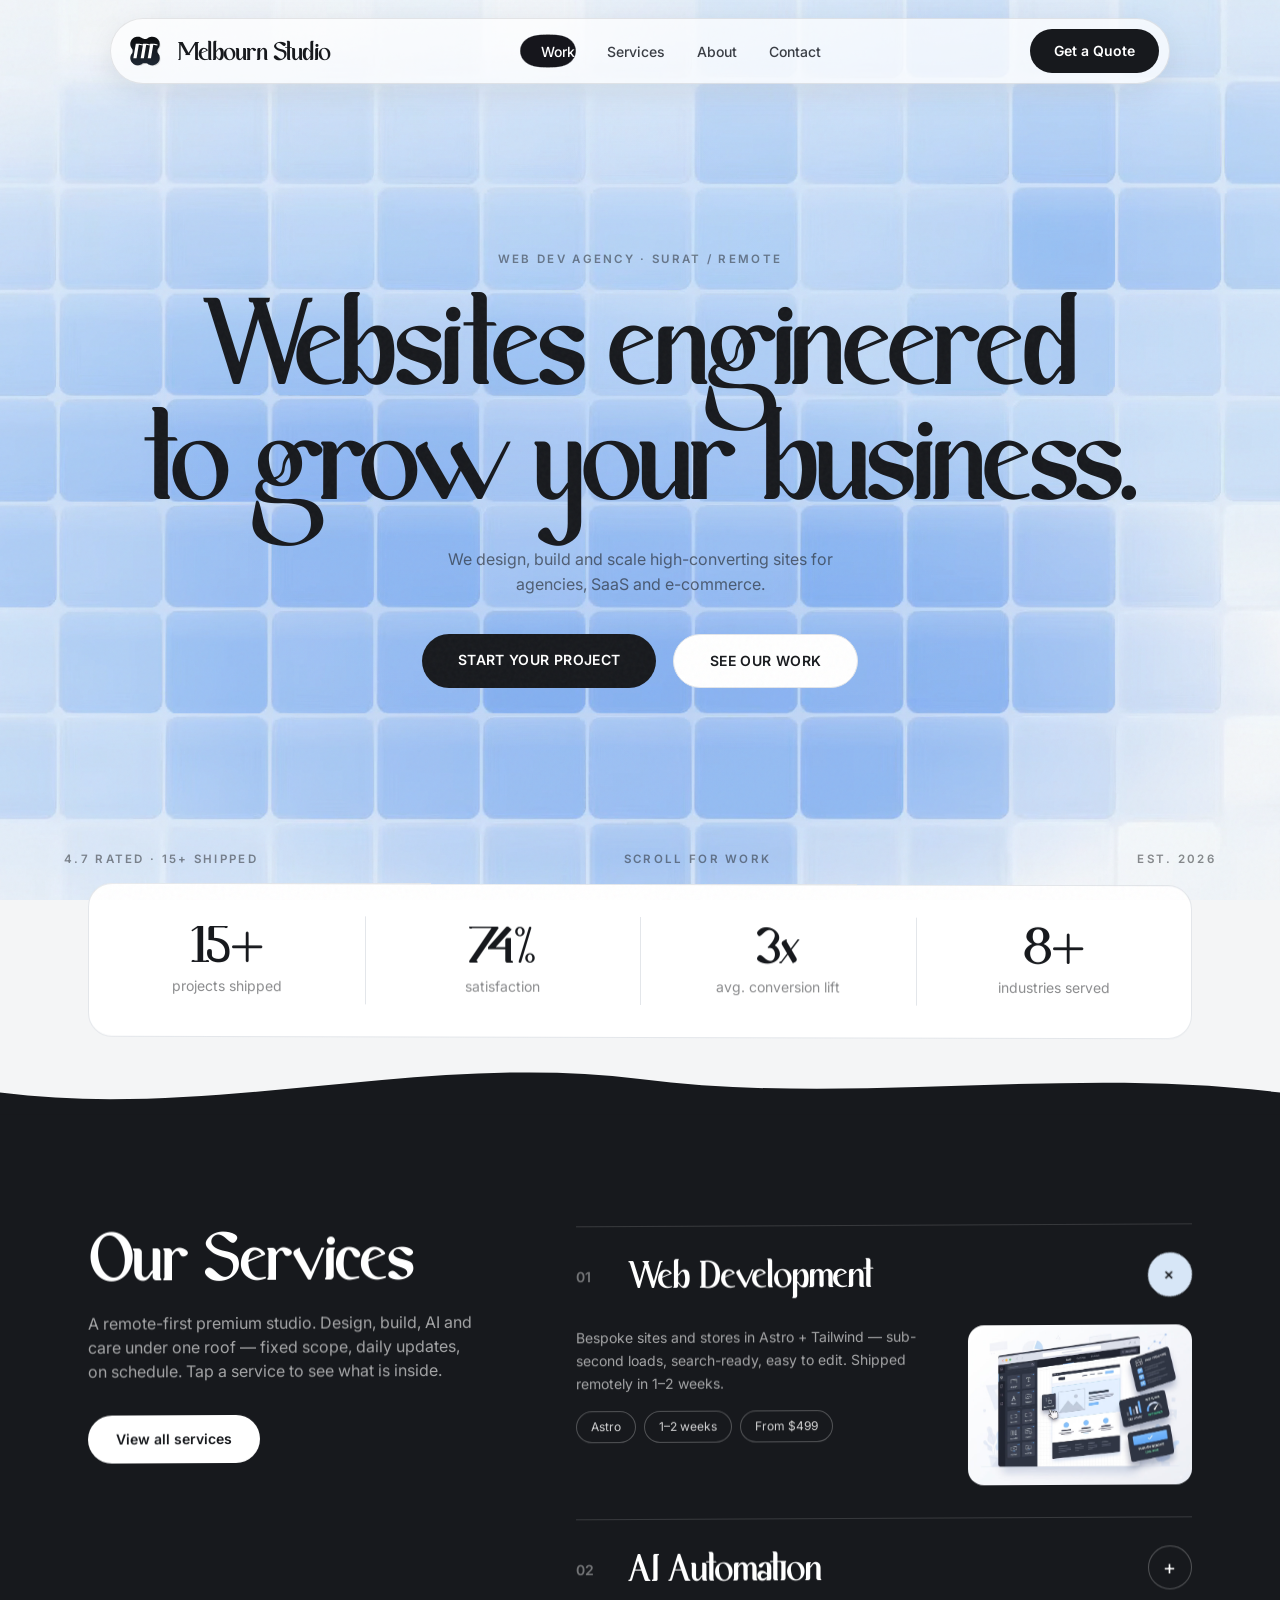
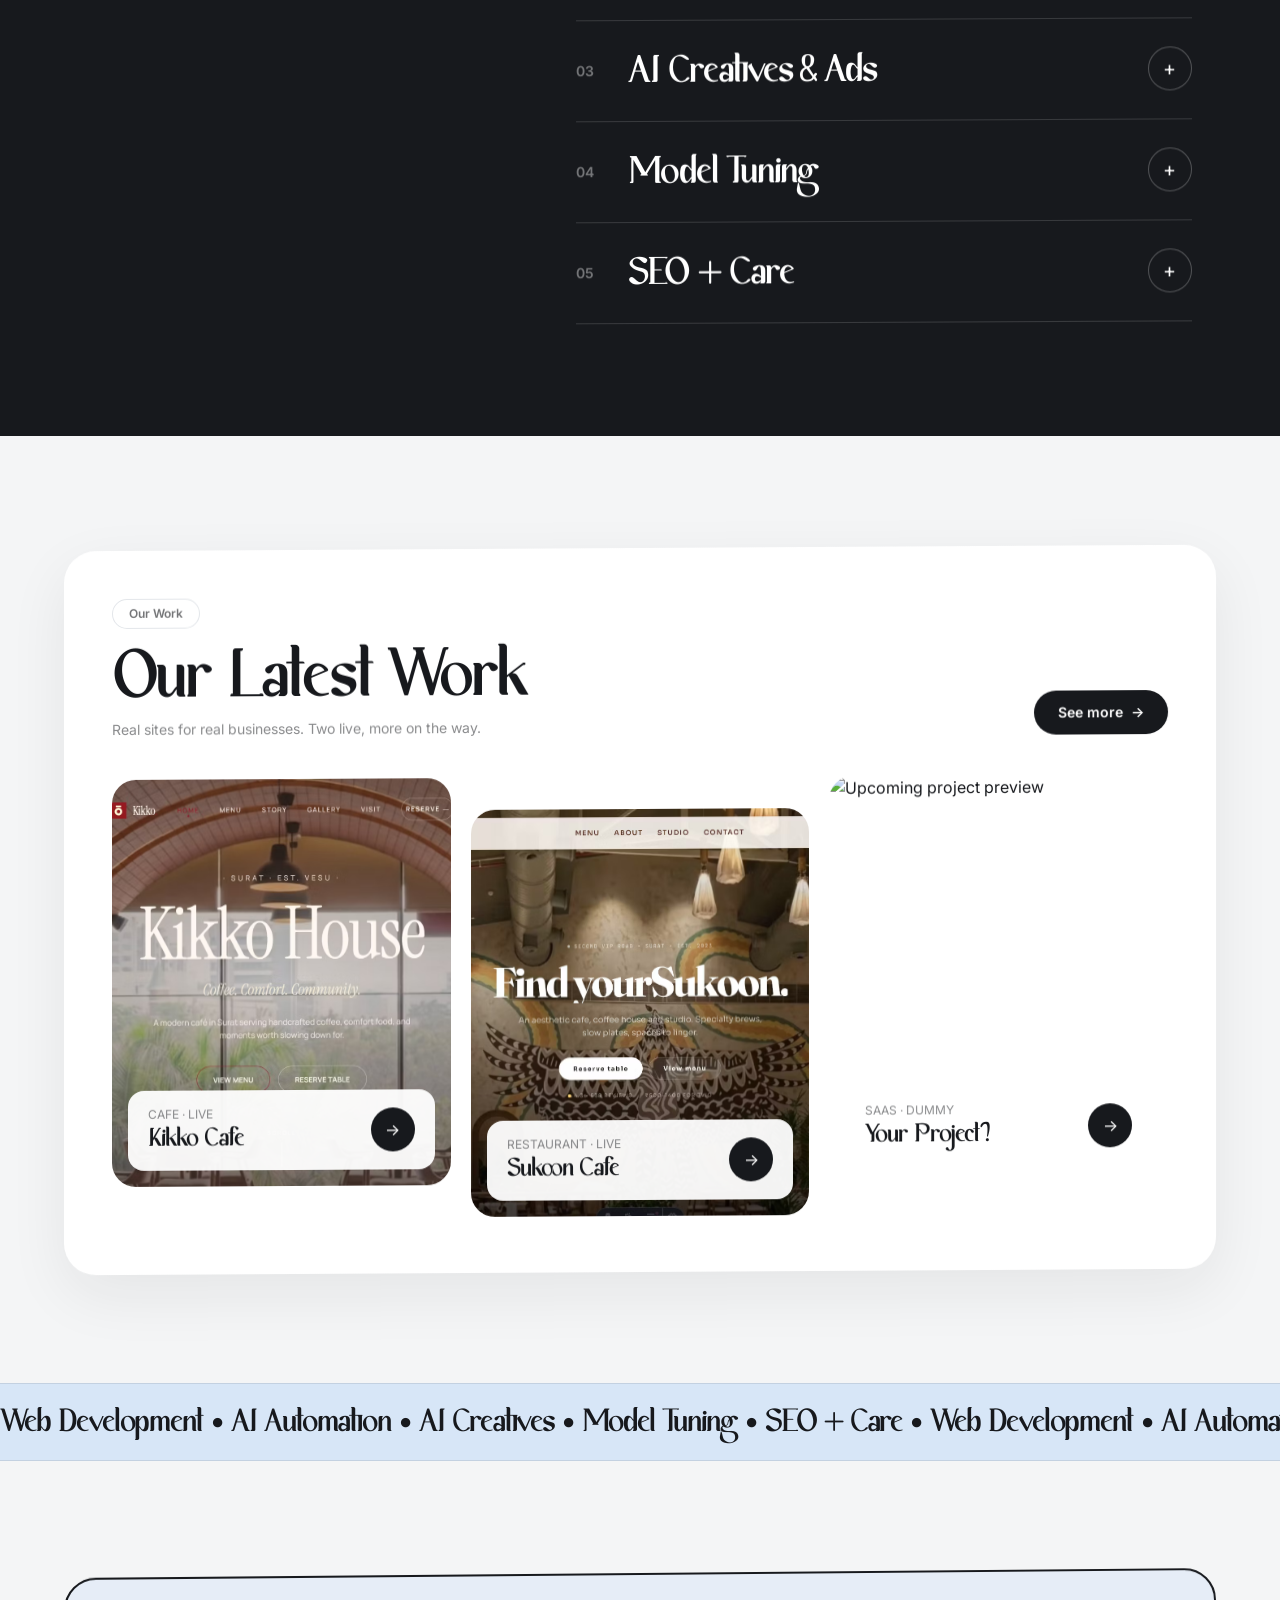
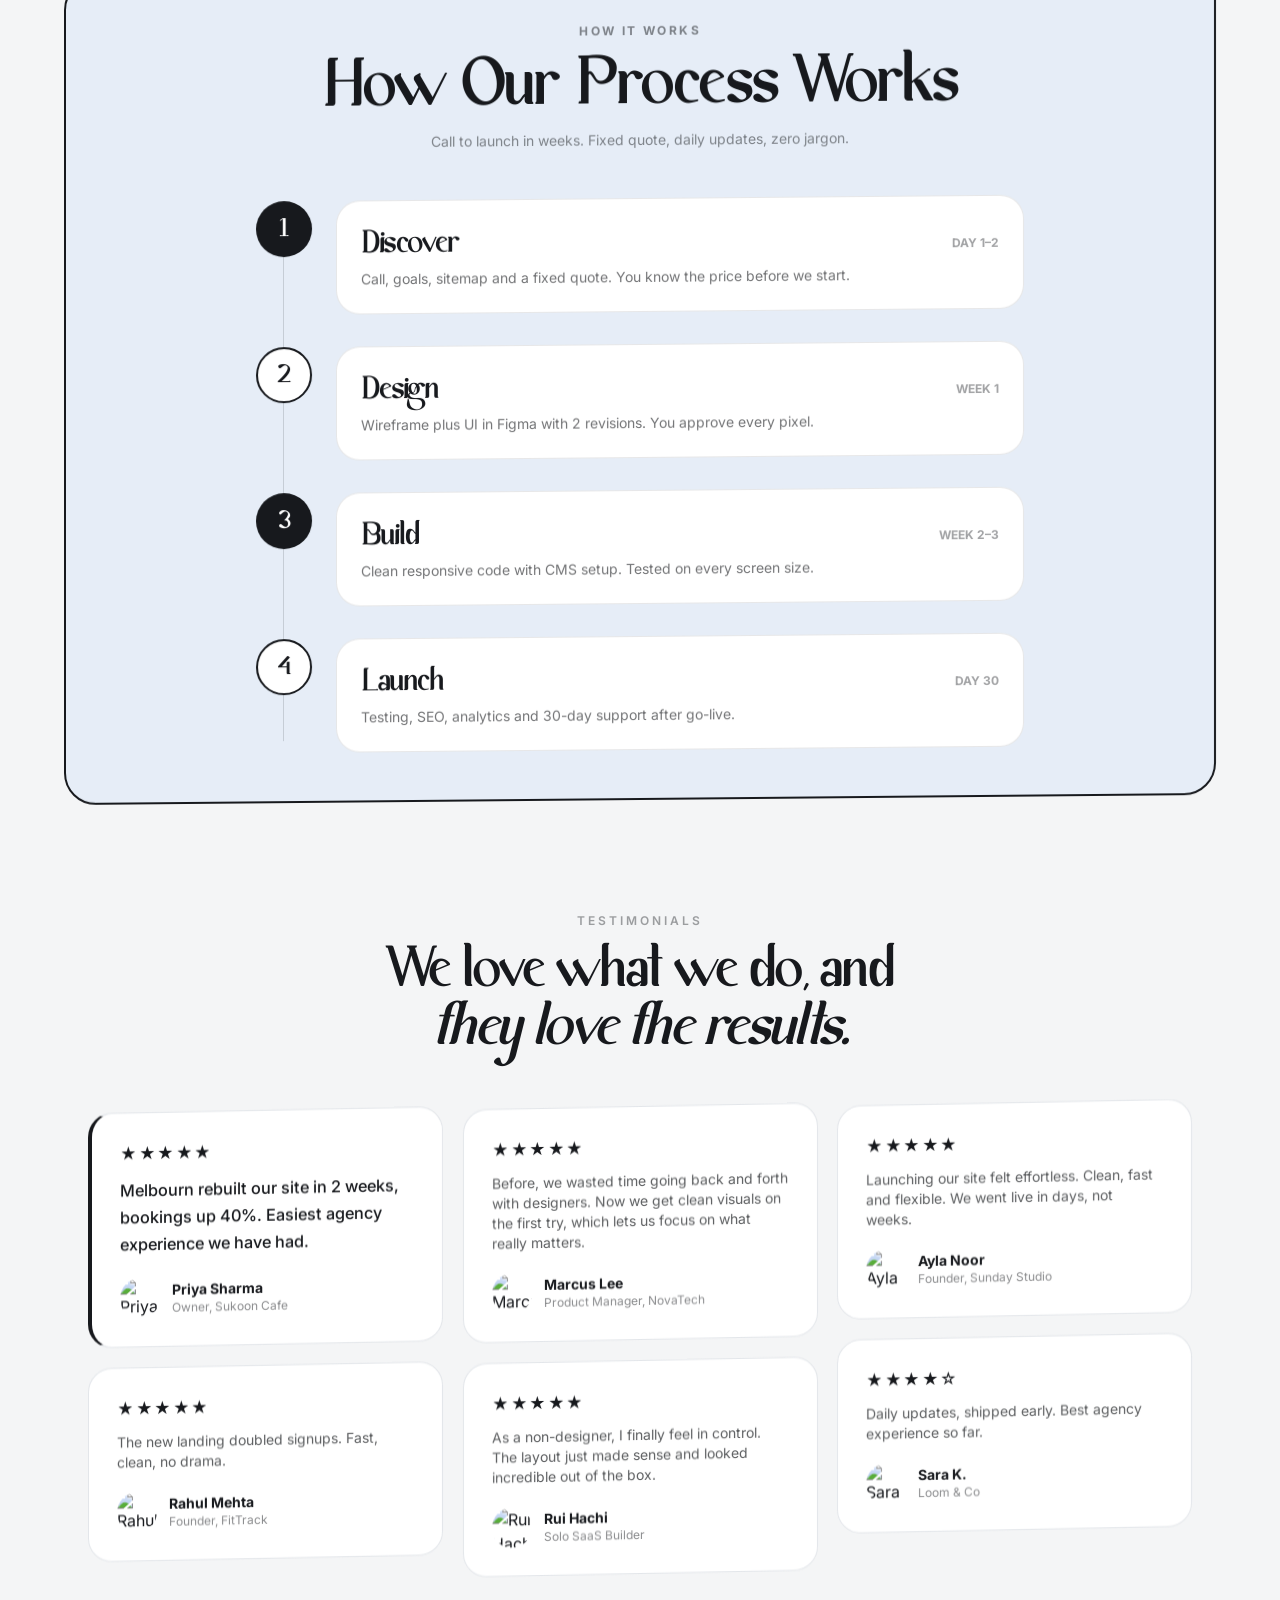
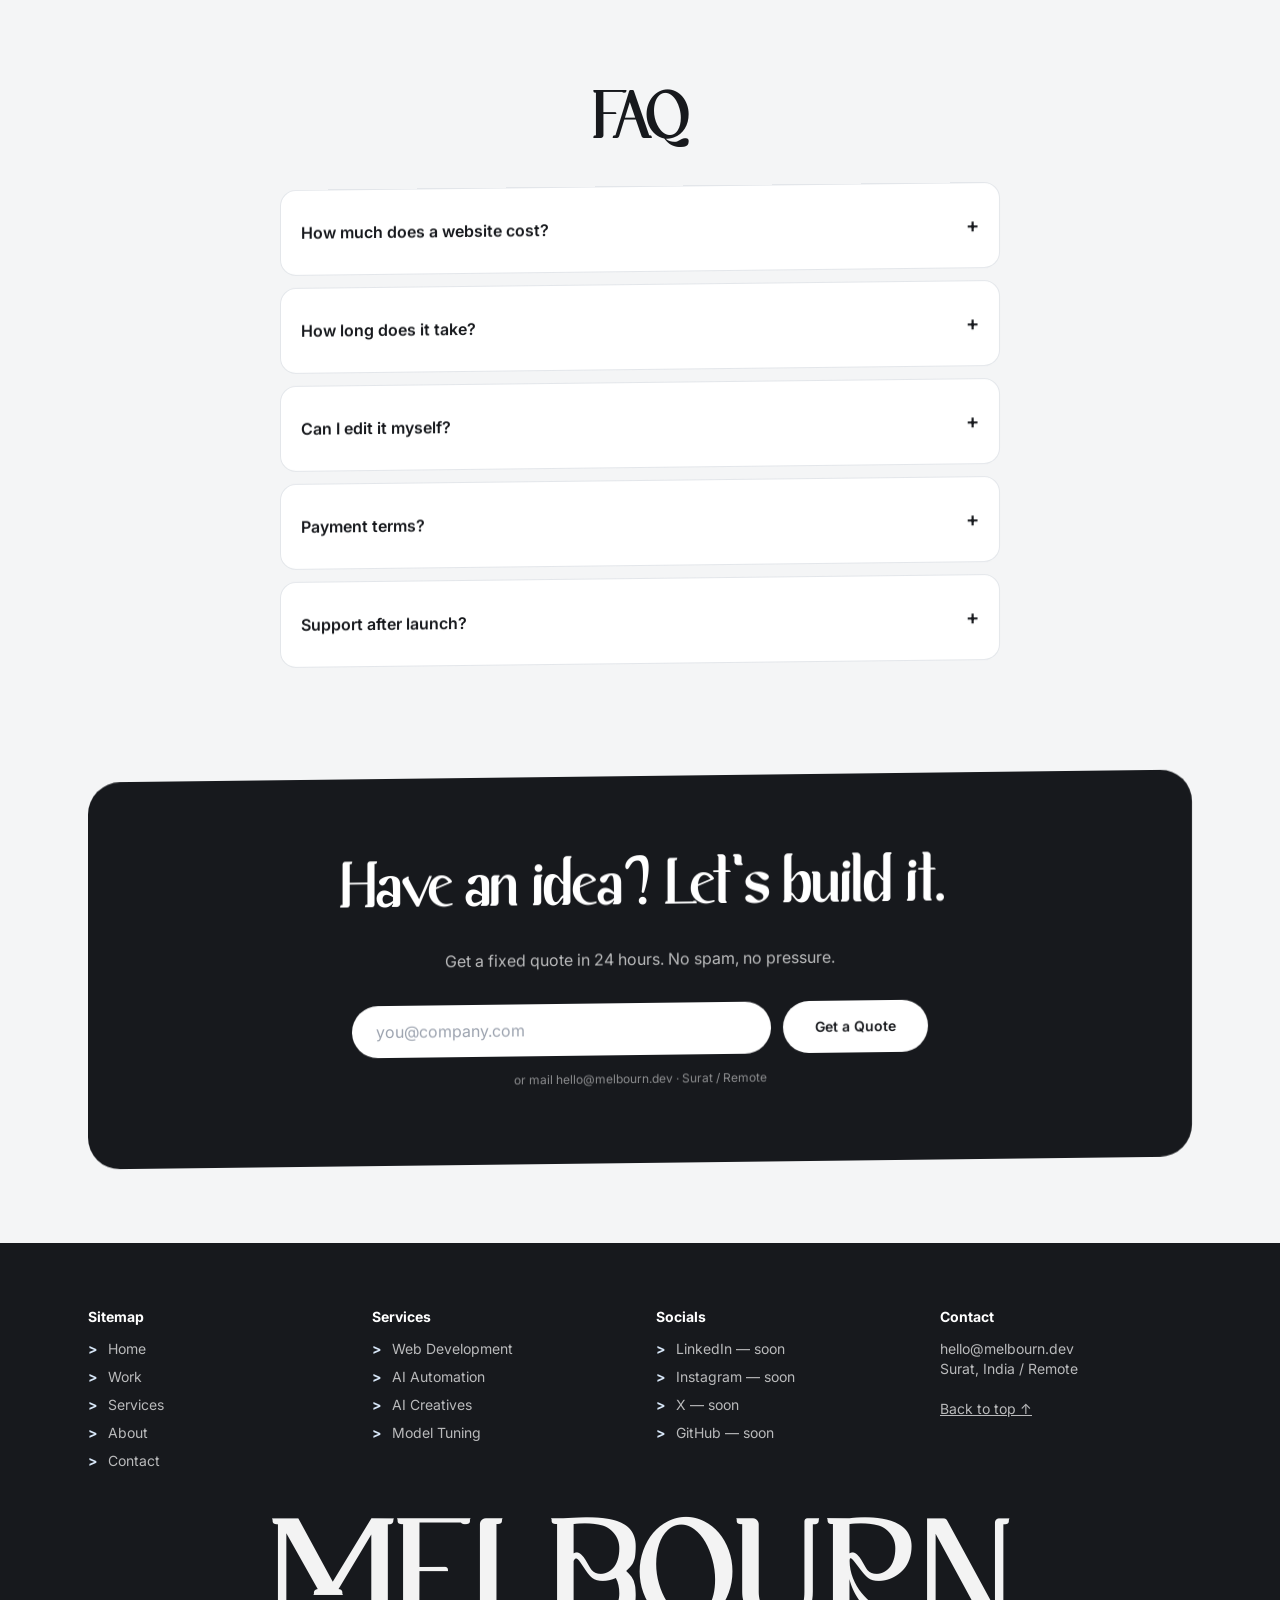
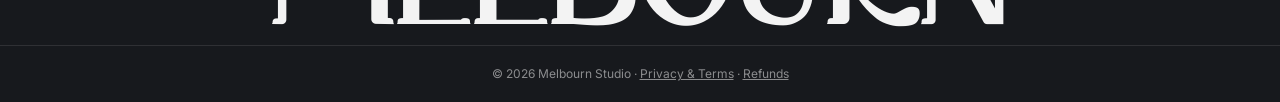
==== index.html @ ce90c5f6 "Melbourn Studio site" ====
<!DOCTYPE html><html lang="en"> <head><meta charset="utf-8"><meta name="viewport" content="width=device-width, initial-scale=1"><title>Melbourn Studio — Web Design &amp; Development Agency</title><meta name="description" content="We build fast, SEO-ready websites and web apps that convert. See our work and get a quote in 24h."><link rel="canonical" href="https://melbourn.dev/"><meta name="theme-color" content="#17191D"><meta property="og:type" content="website"><meta property="og:site_name" content="Melbourn Studio"><meta property="og:title" content="Melbourn Studio — Web Design &#38; Development Agency"><meta property="og:description" content="We build fast, SEO-ready websites and web apps that convert. See our work and get a quote in 24h."><meta property="og:url" content="https://melbourn.dev/"><meta property="og:image" content="https://melbourn.dev/favicon.svg"><meta name="twitter:card" content="summary"><meta name="twitter:title" content="Melbourn Studio — Web Design &#38; Development Agency"><meta name="twitter:description" content="We build fast, SEO-ready websites and web apps that convert. See our work and get a quote in 24h."><meta name="twitter:image" content="https://melbourn.dev/favicon.svg"><script type="application/ld+json">{"@context":"https://schema.org","@type":"ProfessionalService","name":"Melbourn Studio","url":"https://melbourn.dev","email":"hello@melbourn.dev","address":{"@type":"PostalAddress","addressLocality":"Surat","addressCountry":"IN"},"priceRange":"$99 - $799+"}</script><link rel="icon" type="image/svg+xml" href="/favicon.svg"><link rel="preconnect" href="https://fonts.googleapis.com"><link rel="preconnect" href="https://fonts.gstatic.com" crossorigin><link href="https://fonts.googleapis.com/css2?family=Inter:wght@400;500;600;700&display=swap" rel="stylesheet"><meta name="astro-view-transitions-enabled" content="true"><meta name="astro-view-transitions-fallback" content="animate"><link rel="stylesheet" href="/_astro/about.CnZ3Q4fx.css"><script type="module" src="/_astro/hoisted.B7fOiEk9.js"></script></head> <body class="antialiased">  <a href="#main" class="sr-only focus:not-sr-only focus:fixed focus:top-3 focus:left-3 focus:z-[100] focus:bg-char focus:text-white focus:px-5 focus:py-3 focus:rounded-full focus:text-sm">Skip to content</a> <div id="scrollProgress" aria-hidden="true"></div> <div id="navWrap"> <nav id="navPill" aria-label="Main nav"> <a href="/" class="flex items-center gap-3 min-w-0"> <img src="/favicon.svg" alt="Melbourn Studio logo" class="w-10 h-10 rounded-full object-cover shrink-0" width="40" height="40"> <span class="nav-brand-text font-head text-2xl leading-none pt-1 truncate">Melbourn Studio</span> </a> <div class="nav-links hidden md:flex items-center gap-1" id="gooNav"> <div class="goo-layer" aria-hidden="true"><span class="goo-blob"></span><span class="goo-drop"></span></div> <svg width="0" height="0" style="position:absolute" aria-hidden="true"><defs><filter id="goo" x="-20%" y="-60%" width="140%" height="220%"><feGaussianBlur in="SourceGraphic" stdDeviation="9" result="blur"></feGaussianBlur><feColorMatrix in="blur" mode="matrix" values="1 0 0 0 0  0 1 0 0 0  0 0 1 0 0  0 0 0 20 -10" result="goo"></feColorMatrix><feComposite in="SourceGraphic" in2="goo" operator="atop"></feComposite></filter></defs></svg> <a href="/#work">Work</a> <a href="/services">Services</a> <a href="/about">About</a> <a href="/contact">Contact</a> </div> <div class="nav-tools"> <a href="/contact" class="nav-cta btn-pill hidden md:inline-block bg-char text-white text-sm font-semibold px-6 py-3">Get a Quote</a> <button type="button" id="menuBtn" class="menu-btn md:hidden" aria-expanded="false" aria-controls="mobileMenu" aria-label="Open menu"> <svg class="icon-open" width="20" height="20" viewBox="0 0 24 24" fill="none" stroke="currentColor" stroke-width="2" stroke-linecap="round" aria-hidden="true"><path d="M4 7h16M4 12h16M4 17h16"></path></svg> <svg class="icon-close" width="20" height="20" viewBox="0 0 24 24" fill="none" stroke="currentColor" stroke-width="2" stroke-linecap="round" aria-hidden="true"><path d="M6 6l12 12M18 6L6 18"></path></svg> </button> </div> <span class="nav-burger" aria-hidden="true"><img src="/favicon.svg" alt="" width="36" height="36" class="w-9 h-9 rounded-full object-cover"></span> </nav> <div id="mobileMenu" class="md:hidden"> <div class="mm-inner"> <div class="mm-card bg-white border border-line"> <a href="/#work">Work</a> <a href="/services">Services</a> <a href="/about">About</a> <a href="/contact">Contact</a> <a href="/contact" class="mm-cta btn-pill bg-char text-white">Get a Quote</a> </div> </div> </div> </div> <div id="blind" data-astro-transition-persist="blind-overlay" aria-hidden="true" data-astro-cid-iad6t2pe> <div class="blind-panel" data-astro-cid-iad6t2pe></div> <div class="blind-panel" data-astro-cid-iad6t2pe></div> <div class="blind-panel" data-astro-cid-iad6t2pe></div> <div class="blind-panel" data-astro-cid-iad6t2pe></div> <div class="blind-panel" data-astro-cid-iad6t2pe></div> <p class="blind-word" data-astro-cid-iad6t2pe>Melbourn</p> </div>   <div id="main">  <header id="top" class="relative min-h-[100dvh] flex flex-col overflow-x-hidden px-6" style="background:radial-gradient(ellipse at 50% 28%, rgba(215,230,247,.55) 0%, transparent 60%), #F4F5F6;"> <video class="hero-video" autoplay muted playsinline preload="auto" aria-hidden="true"><source src="/hero-section.webm" type="video/webm"></video> <div class="relative z-10 flex-1 flex flex-col items-center justify-center text-center max-w-5xl mx-auto w-full pt-32 pb-10"> <p class="rise hero-eyebrow">Web Dev Agency · Surat / Remote</p> <h1 class="rise hero-h font-head mt-6" style="animation-delay:.06s">Websites engineered<br>to grow your business.</h1> <p class="rise hero-sub mt-6 text-char/60 mx-auto" style="animation-delay:.12s">We design, build and scale high-converting sites for agencies, SaaS and e-commerce.</p> <div class="rise mt-9 flex flex-col sm:flex-row gap-4 justify-center" style="animation-delay:.18s"> <a href="/contact" class="hero-cta btn-pill bg-char text-white text-sm font-semibold tracking-wide uppercase px-9 py-4 min-h-[48px]">Start your project</a> <a href="#work" class="hero-cta btn-pill bg-white border border-line text-sm font-semibold tracking-wide uppercase px-9 py-4 min-h-[48px]">See our work</a> </div> </div> <div class="rise relative z-10 max-w-6xl mx-auto w-full flex items-center justify-between pb-8" style="animation-delay:.14s"> <p class="hero-eyebrow">4.7 rated · 15+ shipped</p> <p class="hero-eyebrow hidden sm:block">Scroll for work</p> <p class="hero-eyebrow">Est. 2026</p> </div> </header>  <section class="max-w-6xl mx-auto px-6 -mt-4"> <div class="bg-white border border-line rounded-3xl grid grid-cols-2 md:grid-cols-4 md:divide-x divide-line text-center py-8"> <div class="py-2"><div class="font-head metric-number text-5xl"><span class="counter" data-target="15">0</span>+</div><div class="text-sm text-char/50 mt-1">projects shipped</div></div> <div class="py-2"><div class="font-head metric-number text-5xl"><span class="counter" data-target="98">0</span>%</div><div class="text-sm text-char/50 mt-1">satisfaction</div></div> <div class="py-2"><div class="font-head metric-number text-5xl"><span class="counter" data-target="3">0</span>x</div><div class="text-sm text-char/50 mt-1">avg. conversion lift</div></div> <div class="py-2"><div class="font-head metric-number text-5xl"><span class="counter" data-target="8">0</span>+</div><div class="text-sm text-char/50 mt-1">industries served</div></div> </div> </section>  <div aria-hidden="true" style="margin-bottom:-1px;"> <svg viewBox="0 0 1440 90" preserveAspectRatio="none" style="display:block;width:100%;height:clamp(40px,6vw,90px);"> <path d="M0,64 C240,96 480,16 720,48 C960,80 1200,32 1440,64 L1440,90 L0,90 Z" fill="#17191D"></path> </svg> </div> <section id="services" class="on-dark bg-char text-white py-20 md:py-28"> <div class="max-w-6xl mx-auto px-6 grid md:grid-cols-[1fr_1.4fr] gap-12"> <div class="md:sticky md:top-28 self-start"> <h2 class="sec-h font-head">Our Services</h2> <p class="mt-4 text-white/60 max-w-sm">A remote-first premium studio. Design, build, AI and care under one roof — fixed scope, daily updates, on schedule. Tap a service to see what is inside.</p> <a href="/contact" class="btn-pill inline-block mt-8 bg-white text-char text-sm font-semibold px-7 py-3.5">View all services</a> </div> <div id="svcList"> <div class="svc-row open"> <button class="svc-head w-full flex items-center gap-5 py-7 text-left" aria-expanded="true"> <span class="text-sm text-white/40 font-semibold w-8">01</span> <span class="font-head text-3xl md:text-4xl flex-1">Web Development</span> <span class="svc-plus w-11 h-11 shrink-0 rounded-full border border-white/25 flex items-center justify-center text-xl leading-none">+</span> </button> <div class="svc-body"><div class="svc-inner"><div class="pb-8 md:flex gap-6"> <div class="flex-1"><p class="text-white/60 text-sm leading-relaxed">Bespoke sites and stores in Astro + Tailwind — sub-second loads, search-ready, easy to edit. Shipped remotely in 1–2 weeks.</p> <div class="flex flex-wrap gap-2 mt-4"><span class="tag">Astro</span><span class="tag">1–2 weeks</span><span class="tag">From $499</span></div></div> <img src="/service/web.avif" alt="Web development project preview" loading="lazy" width="640" height="420" class="rounded-2xl mt-5 md:mt-0 md:w-56 md:h-40 object-cover"> </div></div></div> </div> <div class="svc-row"> <button class="svc-head w-full flex items-center gap-5 py-7 text-left" aria-expanded="false"> <span class="text-sm text-white/40 font-semibold w-8">02</span> <span class="font-head text-3xl md:text-4xl flex-1">AI Automation</span> <span class="svc-plus w-11 h-11 shrink-0 rounded-full border border-white/25 flex items-center justify-center text-xl leading-none">+</span> </button> <div class="svc-body"><div class="svc-inner"><div class="pb-8 md:flex gap-6"> <div class="flex-1"><p class="text-white/60 text-sm leading-relaxed">Chatbots, WhatsApp, lead capture and CRM flows that save 10+ hours a week — mapped, built and documented remotely.</p> <div class="flex flex-wrap gap-2 mt-4"><span class="tag">Chatbots</span><span class="tag">2–3 weeks</span><span class="tag">From $799</span></div></div> <img src="/service/ai-automation.avif" alt="AI automation preview" loading="lazy" width="640" height="420" class="rounded-2xl mt-5 md:mt-0 md:w-56 md:h-40 object-cover"> </div></div></div> </div> <div class="svc-row"> <button class="svc-head w-full flex items-center gap-5 py-7 text-left" aria-expanded="false"> <span class="text-sm text-white/40 font-semibold w-8">03</span> <span class="font-head text-3xl md:text-4xl flex-1">AI Creatives & Ads</span> <span class="svc-plus w-11 h-11 shrink-0 rounded-full border border-white/25 flex items-center justify-center text-xl leading-none">+</span> </button> <div class="svc-body"><div class="svc-inner"><div class="pb-8 md:flex gap-6"> <div class="flex-1"><p class="text-white/60 text-sm leading-relaxed">Performance-led ad creatives, product shoots and UGC-style video — art-directed and delivered weekly with hooks + copy.</p> <div class="flex flex-wrap gap-2 mt-4"><span class="tag">Ad creatives</span><span class="tag">Weekly</span><span class="tag">From $299</span></div></div> <img src="/service/ai-ads.avif" alt="AI creatives preview" loading="lazy" width="640" height="420" class="rounded-2xl mt-5 md:mt-0 md:w-56 md:h-40 object-cover"> </div></div></div> </div> <div class="svc-row"> <button class="svc-head w-full flex items-center gap-5 py-7 text-left" aria-expanded="false"> <span class="text-sm text-white/40 font-semibold w-8">04</span> <span class="font-head text-3xl md:text-4xl flex-1">Model Tuning</span> <span class="svc-plus w-11 h-11 shrink-0 rounded-full border border-white/25 flex items-center justify-center text-xl leading-none">+</span> </button> <div class="svc-body"><div class="svc-inner"><div class="pb-8 md:flex gap-6"> <div class="flex-1"><p class="text-white/60 text-sm leading-relaxed">Custom-tuned models on your voice, catalogue or docs — replies that sound like you, integrated into site or support.</p> <div class="flex flex-wrap gap-2 mt-4"><span class="tag">Fine-tuning</span><span class="tag">2–4 weeks</span><span class="tag">Custom</span></div></div> <img src="/service/model-tuning.avif" alt="Model tuning preview" loading="lazy" width="640" height="420" class="rounded-2xl mt-5 md:mt-0 md:w-56 md:h-40 object-cover"> </div></div></div> </div> <div class="svc-row"> <button class="svc-head w-full flex items-center gap-5 py-7 text-left" aria-expanded="false"> <span class="text-sm text-white/40 font-semibold w-8">05</span> <span class="font-head text-3xl md:text-4xl flex-1">SEO + Care</span> <span class="svc-plus w-11 h-11 shrink-0 rounded-full border border-white/25 flex items-center justify-center text-xl leading-none">+</span> </button> <div class="svc-body"><div class="svc-inner"><div class="pb-8 md:flex gap-6"> <div class="flex-1"><p class="text-white/60 text-sm leading-relaxed">Vitals, technical SEO and monthly care — updates, backups and priority WhatsApp support that keep you ranking.</p> <div class="flex flex-wrap gap-2 mt-4"><span class="tag">SEO</span><span class="tag">Monthly</span><span class="tag">$99/mo</span></div></div> <img src="/service/seo-care.avif" alt="SEO and care preview" loading="lazy" width="640" height="420" class="rounded-2xl mt-5 md:mt-0 md:w-56 md:h-40 object-cover"> </div></div></div> </div> </div> </div> </section>  <section id="work" class="py-20 md:py-28 px-4 md:px-8"> <div class="max-w-6xl mx-auto bg-white rounded-[32px] p-7 md:p-12 shadow-[0_20px_60px_rgba(23,25,29,.07)]"> <div class="flex items-end justify-between gap-6"> <div> <span class="inline-block text-xs font-semibold border border-line rounded-full px-4 py-1.5 text-char/60">Our Work</span> <h2 class="sec-h font-head mt-4">Our Latest Work</h2> <p class="text-sm text-char/50 mt-2 max-w-md">Real sites for real businesses. Two live, more on the way.</p> </div> <a href="/contact" class="btn-pill hidden md:inline-flex items-center gap-2 bg-char text-white text-sm font-semibold px-6 py-3 shrink-0">See more <span aria-hidden="true">→</span></a> </div> <div class="grid md:grid-cols-3 gap-5 mt-10 lg:pb-10"> <a href="https://kikko-cafe.netlify.app" target="_blank" rel="noopener" class="work-card group relative block overflow-hidden rounded-3xl"> <img src="/work/Kikko-cafe.avif" alt="Kikko Cafe website preview" loading="lazy" width="720" height="860" class="w-full aspect-[5/6] object-cover"> <span class="absolute inset-x-4 bottom-4 flex items-center justify-between bg-white/95 rounded-2xl px-5 py-4"><span><span class="block text-xs text-char/50">CAFE · LIVE</span><span class="font-head text-2xl">Kikko Cafe</span></span><span class="arrow-btn w-11 h-11 rounded-full bg-char text-white flex items-center justify-center">→</span></span> </a> <a href="https://sukoon-cafe.netlify.app" target="_blank" rel="noopener" class="work-card group relative block overflow-hidden rounded-3xl lg:translate-y-8"> <img src="/work/sukoon-cafe.avif" alt="Sukoon Cafe website preview" loading="lazy" width="720" height="860" class="w-full aspect-[5/6] object-cover"> <span class="absolute inset-x-4 bottom-4 flex items-center justify-between bg-white/95 rounded-2xl px-5 py-4"><span><span class="block text-xs text-char/50">RESTAURANT · LIVE</span><span class="font-head text-2xl">Sukoon Cafe</span></span><span class="arrow-btn w-11 h-11 rounded-full bg-char text-white flex items-center justify-center">→</span></span> </a> <a href="/contact" class="work-card group relative block overflow-hidden rounded-3xl"> <img src="https://picsum.photos/seed/melbourn-next/720/860" alt="Upcoming project preview" loading="lazy" width="720" height="860" class="w-full aspect-[5/6] object-cover"> <span class="absolute inset-x-4 bottom-4 flex items-center justify-between bg-white/95 rounded-2xl px-5 py-4"><span><span class="block text-xs text-char/50">SAAS · DUMMY</span><span class="font-head text-2xl">Your Project?</span></span><span class="arrow-btn w-11 h-11 rounded-full bg-char text-white flex items-center justify-center">→</span></span> </a> </div> </div> </section>  <div class="bg-haze border-y border-char/10 py-5 overflow-hidden" aria-hidden="true"> <div class="marquee-track flex gap-10 font-head text-3xl whitespace-nowrap text-char"> <span>Web Development • AI Automation • AI Creatives • Model Tuning • SEO + Care • Web Development • AI Automation • AI Creatives • Model Tuning • SEO + Care •&nbsp;</span> <span>Web Development • AI Automation • AI Creatives • Model Tuning • SEO + Care • Web Development • AI Automation • AI Creatives • Model Tuning • SEO + Care •&nbsp;</span> </div> </div>  <section class="px-4 md:px-8 py-20 md:py-28"> <div class="max-w-6xl mx-auto bg-haze/50 border-2 border-char rounded-[32px] p-7 md:p-12"> <p class="text-xs font-bold tracking-[.2em] uppercase text-char/50 text-center">How it works</p> <h2 class="sec-h font-head text-center mt-3">How Our Process Works</h2> <p class="text-center text-sm text-char/50 mt-3 max-w-xl mx-auto">Call to launch in weeks. Fixed quote, daily updates, zero jargon.</p> <div class="relative mt-12 max-w-3xl mx-auto"> <span aria-hidden="true" class="absolute left-[27px] top-3 bottom-3 w-px bg-char/15"></span> <div class="space-y-8"> <div class="flex gap-5 md:gap-6 items-start"> <span class="relative z-10 w-14 h-14 shrink-0 rounded-full bg-char text-white font-head text-2xl flex items-center justify-center">1</span> <div class="bg-white border border-char/10 rounded-3xl p-6 flex-1"><div class="flex items-baseline justify-between gap-4"><h3 class="font-head text-3xl">Discover</h3><span class="text-xs font-bold text-char/40 whitespace-nowrap">DAY 1–2</span></div><p class="text-sm text-char/60 mt-2">Call, goals, sitemap and a fixed quote. You know the price before we start.</p></div> </div> <div class="flex gap-5 md:gap-6 items-start"> <span class="relative z-10 w-14 h-14 shrink-0 rounded-full bg-white border-2 border-char text-char font-head text-2xl flex items-center justify-center">2</span> <div class="bg-white border border-char/10 rounded-3xl p-6 flex-1"><div class="flex items-baseline justify-between gap-4"><h3 class="font-head text-3xl">Design</h3><span class="text-xs font-bold text-char/40 whitespace-nowrap">WEEK 1</span></div><p class="text-sm text-char/60 mt-2">Wireframe plus UI in Figma with 2 revisions. You approve every pixel.</p></div> </div> <div class="flex gap-5 md:gap-6 items-start"> <span class="relative z-10 w-14 h-14 shrink-0 rounded-full bg-char text-white font-head text-2xl flex items-center justify-center">3</span> <div class="bg-white border border-char/10 rounded-3xl p-6 flex-1"><div class="flex items-baseline justify-between gap-4"><h3 class="font-head text-3xl">Build</h3><span class="text-xs font-bold text-char/40 whitespace-nowrap">WEEK 2–3</span></div><p class="text-sm text-char/60 mt-2">Clean responsive code with CMS setup. Tested on every screen size.</p></div> </div> <div class="flex gap-5 md:gap-6 items-start"> <span class="relative z-10 w-14 h-14 shrink-0 rounded-full bg-white border-2 border-char text-char font-head text-2xl flex items-center justify-center">4</span> <div class="bg-white border border-char/10 rounded-3xl p-6 flex-1"><div class="flex items-baseline justify-between gap-4"><h3 class="font-head text-3xl">Launch</h3><span class="text-xs font-bold text-char/40 whitespace-nowrap">DAY 30</span></div><p class="text-sm text-char/60 mt-2">Testing, SEO, analytics and 30-day support after go-live.</p></div> </div> </div> </div> </div> </section>  <section class="max-w-6xl mx-auto px-6 pb-20 md:pb-28"> <p class="text-xs font-semibold tracking-[.25em] uppercase text-char/40 text-center">Testimonials</p> <h2 class="font-head text-center mt-3" style="font-size:clamp(2rem,4.5vw,3.4rem);line-height:1.08">We love what we do, and<br><span class="italic">they love the results.</span></h2> <div class="masonry mt-12"> <div class="pull bg-white border border-line rounded-3xl p-7"><p class="text-char tracking-widest" aria-label="5 out of 5 stars">★★★★★</p><p class="text-sm mt-3 text-char/70">Melbourn rebuilt our site in 2 weeks, bookings up 40%. Easiest agency experience we have had.</p><div class="flex items-center gap-3 mt-5"><img src="https://i.pravatar.cc/80?img=47" alt="Priya Sharma" loading="lazy" width="40" height="40" class="w-10 h-10 rounded-full object-cover"><div><p class="text-sm font-bold">Priya Sharma</p><p class="text-xs text-char/50">Owner, Sukoon Cafe</p></div></div></div> <div class="bg-white border border-line rounded-3xl p-7"><p class="text-char tracking-widest" aria-label="5 out of 5 stars">★★★★★</p><p class="text-sm mt-3 text-char/70">The new landing doubled signups. Fast, clean, no drama.</p><div class="flex items-center gap-3 mt-5"><img src="https://i.pravatar.cc/80?img=12" alt="Rahul Mehta" loading="lazy" width="40" height="40" class="w-10 h-10 rounded-full object-cover"><div><p class="text-sm font-bold">Rahul Mehta</p><p class="text-xs text-char/50">Founder, FitTrack</p></div></div></div> <div class="bg-white border border-line rounded-3xl p-7"><p class="text-char tracking-widest" aria-label="5 out of 5 stars">★★★★★</p><p class="text-sm mt-3 text-char/70">Before, we wasted time going back and forth with designers. Now we get clean visuals on the first try, which lets us focus on what really matters.</p><div class="flex items-center gap-3 mt-5"><img src="https://i.pravatar.cc/80?img=13" alt="Marcus Lee" loading="lazy" width="40" height="40" class="w-10 h-10 rounded-full object-cover"><div><p class="text-sm font-bold">Marcus Lee</p><p class="text-xs text-char/50">Product Manager, NovaTech</p></div></div></div> <div class="bg-white border border-line rounded-3xl p-7"><p class="text-char tracking-widest" aria-label="5 out of 5 stars">★★★★★</p><p class="text-sm mt-3 text-char/70">As a non-designer, I finally feel in control. The layout just made sense and looked incredible out of the box.</p><div class="flex items-center gap-3 mt-5"><img src="https://i.pravatar.cc/80?img=59" alt="Rui Hachi" loading="lazy" width="40" height="40" class="w-10 h-10 rounded-full object-cover"><div><p class="text-sm font-bold">Rui Hachi</p><p class="text-xs text-char/50">Solo SaaS Builder</p></div></div></div> <div class="bg-white border border-line rounded-3xl p-7"><p class="text-char tracking-widest" aria-label="5 out of 5 stars">★★★★★</p><p class="text-sm mt-3 text-char/70">Launching our site felt effortless. Clean, fast and flexible. We went live in days, not weeks.</p><div class="flex items-center gap-3 mt-5"><img src="https://i.pravatar.cc/80?img=32" alt="Ayla Noor" loading="lazy" width="40" height="40" class="w-10 h-10 rounded-full object-cover"><div><p class="text-sm font-bold">Ayla Noor</p><p class="text-xs text-char/50">Founder, Sunday Studio</p></div></div></div> <div class="bg-white border border-line rounded-3xl p-7"><p class="text-char tracking-widest" aria-label="4 out of 5 stars">★★★★☆</p><p class="text-sm mt-3 text-char/70">Daily updates, shipped early. Best agency experience so far.</p><div class="flex items-center gap-3 mt-5"><img src="https://i.pravatar.cc/80?img=25" alt="Sara K" loading="lazy" width="40" height="40" class="w-10 h-10 rounded-full object-cover"><div><p class="text-sm font-bold">Sara K.</p><p class="text-xs text-char/50">Loom & Co</p></div></div></div> </div> </section>  <section class="max-w-3xl mx-auto px-6 pb-20 md:pb-28"> <h2 class="font-head sec-h text-center">FAQ</h2> <script type="application/ld+json">{"@context":"https://schema.org","@type":"FAQPage","mainEntity":[{"@type":"Question","name":"How much does a website cost?","acceptedAnswer":{"@type":"Answer","text":"Starts at $499 for launch sites, $999 for e-commerce, custom apps from $2,999. Fixed quote in 24h."}},{"@type":"Question","name":"How long does it take?","acceptedAnswer":{"@type":"Answer","text":"1-4 weeks typical. Landing pages in days, stores in 2-4 weeks."}},{"@type":"Question","name":"Can I edit it myself?","acceptedAnswer":{"@type":"Answer","text":"Yes. CMS plus a training video included."}},{"@type":"Question","name":"Payment terms?","acceptedAnswer":{"@type":"Answer","text":"50% upfront, 50% on launch. UPI, cards and bank transfer."}},{"@type":"Question","name":"Support after launch?","acceptedAnswer":{"@type":"Answer","text":"30 days free, then care plans from $99/mo."}}]}</script> <div class="mt-8 space-y-3"> <details class="bg-white border border-line rounded-2xl p-5"><summary class="flex justify-between items-center font-semibold min-h-[44px]">How much does a website cost? <span class="faq-plus text-xl">+</span></summary><p class="text-sm text-char/60 mt-2">Starts at $499 for launch sites, $999 for e-commerce, custom apps from $2,999. Fixed quote in 24h.</p></details> <details class="bg-white border border-line rounded-2xl p-5"><summary class="flex justify-between items-center font-semibold min-h-[44px]">How long does it take? <span class="faq-plus text-xl">+</span></summary><p class="text-sm text-char/60 mt-2">1–4 weeks typical. Landing pages in days, stores in 2–4 weeks.</p></details> <details class="bg-white border border-line rounded-2xl p-5"><summary class="flex justify-between items-center font-semibold min-h-[44px]">Can I edit it myself? <span class="faq-plus text-xl">+</span></summary><p class="text-sm text-char/60 mt-2">Yes. CMS plus a training video included.</p></details> <details class="bg-white border border-line rounded-2xl p-5"><summary class="flex justify-between items-center font-semibold min-h-[44px]">Payment terms? <span class="faq-plus text-xl">+</span></summary><p class="text-sm text-char/60 mt-2">50% upfront, 50% on launch. UPI, cards and bank transfer.</p></details> <details class="bg-white border border-line rounded-2xl p-5"><summary class="flex justify-between items-center font-semibold min-h-[44px]">Support after launch? <span class="faq-plus text-xl">+</span></summary><p class="text-sm text-char/60 mt-2">30 days free, then care plans from $99/mo.</p></details> </div> </section>  <section id="contact" class="max-w-6xl mx-auto px-6 pb-20"> <div class="on-dark bg-char text-white rounded-[32px] p-10 md:p-16 text-center"> <h2 class="font-head" style="font-size:clamp(2rem,5vw,3.8rem)">Have an idea? Let's build it.</h2> <p class="text-white/70 mt-4">Get a fixed quote in 24 hours. No spam, no pressure.</p> <form class="mt-8 flex flex-col sm:flex-row gap-3 max-w-xl mx-auto" onsubmit="return handleForm(event)" data-done-btn="Sent — we reply in 24h" data-done-msg="Thanks. Your email was noted. We reply within 24 hours."> <label for="ctaEmail" class="sr-only">Work email</label> <input id="ctaEmail" name="email" required type="email" autocomplete="email" placeholder="you@company.com" aria-describedby="emailHelp" class="flex-1 rounded-full px-6 py-4 bg-white text-char text-sm outline-none"> <button class="btn-pill bg-white text-char font-semibold px-8 py-4 text-sm min-h-[48px] disabled:opacity-60">Get a Quote</button> </form> <p id="emailHelp" class="text-xs text-white/50 mt-4">or mail hello@melbourn.dev · Surat / Remote</p> <p id="formStatus" role="status" aria-live="polite" class="text-sm text-white mt-3"></p> </div> </section> </div> <footer class="on-dark bg-char text-white pt-16 overflow-hidden"> <div class="max-w-6xl mx-auto px-6 grid md:grid-cols-4 gap-8 text-sm"> <div><p class="font-bold mb-3">Sitemap</p><ul class="space-y-2 text-white/70"><li><a class="flink" href="/">Home</a></li><li><a class="flink" href="/#work">Work</a></li><li><a class="flink" href="/services">Services</a></li><li><a class="flink" href="/about">About</a></li><li><a class="flink" href="/contact">Contact</a></li></ul></div> <div><p class="font-bold mb-3">Services</p><ul class="space-y-2 text-white/70"><li><a class="flink" href="/services">Web Development</a></li><li><a class="flink" href="/services">AI Automation</a></li><li><a class="flink" href="/services">AI Creatives</a></li><li><a class="flink" href="/services">Model Tuning</a></li></ul></div> <div><p class="font-bold mb-3">Socials</p><ul class="space-y-2 text-white/70"><li><span class="flink">LinkedIn — soon</span></li><li><span class="flink">Instagram — soon</span></li><li><span class="flink">X — soon</span></li><li><span class="flink">GitHub — soon</span></li></ul></div> <div><p class="font-bold mb-3">Contact</p><p class="text-white/70">hello@melbourn.dev<br>Surat, India / Remote<br><br><a href="#top" class="underline">Back to top ↑</a></p></div> </div> <div class="text-center mt-12 select-none"><div class="typo-footer font-head text-white/95">MELBOURN</div> <div class="border-t border-white/10 py-5 text-xs text-white/50">© 2026 Melbourn Studio · <a class="underline" href="/legal">Privacy & Terms</a> · <a class="underline" href="/refund">Refunds</a></div></div> </footer>   </body> </html>
---- _astro/about.CnZ3Q4fx.css ----
#blind[data-astro-cid-iad6t2pe]{position:fixed;inset:0;z-index:90;display:flex;pointer-events:none;visibility:hidden}#blind[data-astro-cid-iad6t2pe].is-cover,#blind[data-astro-cid-iad6t2pe].is-leave{visibility:visible;pointer-events:all}.blind-panel[data-astro-cid-iad6t2pe]{flex:1 1 0;background:#17191d;transform:translateY(101%);transition:transform .55s cubic-bezier(.16,1,.3,1);will-change:transform}.blind-panel[data-astro-cid-iad6t2pe]:nth-child(1){transition-delay:0s}.blind-panel[data-astro-cid-iad6t2pe]:nth-child(2){transition-delay:.08s}.blind-panel[data-astro-cid-iad6t2pe]:nth-child(3){transition-delay:.16s}.blind-panel[data-astro-cid-iad6t2pe]:nth-child(4){transition-delay:.24s}.blind-panel[data-astro-cid-iad6t2pe]:nth-child(5){transition-delay:.32s}#blind[data-astro-cid-iad6t2pe].is-cover .blind-panel[data-astro-cid-iad6t2pe]{transform:translateY(0)}#blind[data-astro-cid-iad6t2pe].is-leave .blind-panel[data-astro-cid-iad6t2pe]{transform:translateY(-101%)}.blind-word[data-astro-cid-iad6t2pe]{position:absolute;inset:0;display:flex;align-items:center;justify-content:center;margin:0;color:#fff;font-family:Kryshna,Inter,sans-serif;font-weight:400;font-size:clamp(2rem,6vw,4rem);letter-spacing:.02em;opacity:0;transition:opacity .3s ease .3s}#blind[data-astro-cid-iad6t2pe].is-cover .blind-word[data-astro-cid-iad6t2pe]{opacity:1}#blind[data-astro-cid-iad6t2pe].is-leave .blind-word[data-astro-cid-iad6t2pe]{opacity:0;transition-delay:0s}@media (prefers-reduced-motion: reduce){.blind-panel[data-astro-cid-iad6t2pe],.blind-word[data-astro-cid-iad6t2pe]{transition:none}}@keyframes astroFadeInOut{0%{opacity:1}to{opacity:0}}@keyframes astroFadeIn{0%{opacity:0;mix-blend-mode:plus-lighter}to{opacity:1;mix-blend-mode:plus-lighter}}@keyframes astroFadeOut{0%{opacity:1;mix-blend-mode:plus-lighter}to{opacity:0;mix-blend-mode:plus-lighter}}@keyframes astroSlideFromRight{0%{transform:translate(100%)}}@keyframes astroSlideFromLeft{0%{transform:translate(-100%)}}@keyframes astroSlideToRight{to{transform:translate(100%)}}@keyframes astroSlideToLeft{to{transform:translate(-100%)}}@media (prefers-reduced-motion){::view-transition-group(*),::view-transition-old(*),::view-transition-new(*){animation:none!important}[data-astro-transition-scope]{animation:none!important}}.astro-route-announcer{position:absolute;left:0;top:0;clip:rect(0 0 0 0);clip-path:inset(50%);overflow:hidden;white-space:nowrap;width:1px;height:1px}*,:before,:after{--tw-border-spacing-x: 0;--tw-border-spacing-y: 0;--tw-translate-x: 0;--tw-translate-y: 0;--tw-rotate: 0;--tw-skew-x: 0;--tw-skew-y: 0;--tw-scale-x: 1;--tw-scale-y: 1;--tw-pan-x: ;--tw-pan-y: ;--tw-pinch-zoom: ;--tw-scroll-snap-strictness: proximity;--tw-gradient-from-position: ;--tw-gradient-via-position: ;--tw-gradient-to-position: ;--tw-ordinal: ;--tw-slashed-zero: ;--tw-numeric-figure: ;--tw-numeric-spacing: ;--tw-numeric-fraction: ;--tw-ring-inset: ;--tw-ring-offset-width: 0px;--tw-ring-offset-color: #fff;--tw-ring-color: rgb(59 130 246 / .5);--tw-ring-offset-shadow: 0 0 #0000;--tw-ring-shadow: 0 0 #0000;--tw-shadow: 0 0 #0000;--tw-shadow-colored: 0 0 #0000;--tw-blur: ;--tw-brightness: ;--tw-contrast: ;--tw-grayscale: ;--tw-hue-rotate: ;--tw-invert: ;--tw-saturate: ;--tw-sepia: ;--tw-drop-shadow: ;--tw-backdrop-blur: ;--tw-backdrop-brightness: ;--tw-backdrop-contrast: ;--tw-backdrop-grayscale: ;--tw-backdrop-hue-rotate: ;--tw-backdrop-invert: ;--tw-backdrop-opacity: ;--tw-backdrop-saturate: ;--tw-backdrop-sepia: ;--tw-contain-size: ;--tw-contain-layout: ;--tw-contain-paint: ;--tw-contain-style: }::backdrop{--tw-border-spacing-x: 0;--tw-border-spacing-y: 0;--tw-translate-x: 0;--tw-translate-y: 0;--tw-rotate: 0;--tw-skew-x: 0;--tw-skew-y: 0;--tw-scale-x: 1;--tw-scale-y: 1;--tw-pan-x: ;--tw-pan-y: ;--tw-pinch-zoom: ;--tw-scroll-snap-strictness: proximity;--tw-gradient-from-position: ;--tw-gradient-via-position: ;--tw-gradient-to-position: ;--tw-ordinal: ;--tw-slashed-zero: ;--tw-numeric-figure: ;--tw-numeric-spacing: ;--tw-numeric-fraction: ;--tw-ring-inset: ;--tw-ring-offset-width: 0px;--tw-ring-offset-color: #fff;--tw-ring-color: rgb(59 130 246 / .5);--tw-ring-offset-shadow: 0 0 #0000;--tw-ring-shadow: 0 0 #0000;--tw-shadow: 0 0 #0000;--tw-shadow-colored: 0 0 #0000;--tw-blur: ;--tw-brightness: ;--tw-contrast: ;--tw-grayscale: ;--tw-hue-rotate: ;--tw-invert: ;--tw-saturate: ;--tw-sepia: ;--tw-drop-shadow: ;--tw-backdrop-blur: ;--tw-backdrop-brightness: ;--tw-backdrop-contrast: ;--tw-backdrop-grayscale: ;--tw-backdrop-hue-rotate: ;--tw-backdrop-invert: ;--tw-backdrop-opacity: ;--tw-backdrop-saturate: ;--tw-backdrop-sepia: ;--tw-contain-size: ;--tw-contain-layout: ;--tw-contain-paint: ;--tw-contain-style: }*,:before,:after{box-sizing:border-box;border-width:0;border-style:solid;border-color:#e5e7eb}:before,:after{--tw-content: ""}html,:host{line-height:1.5;-webkit-text-size-adjust:100%;-moz-tab-size:4;-o-tab-size:4;tab-size:4;font-family:ui-sans-serif,system-ui,sans-serif,"Apple Color Emoji","Segoe UI Emoji",Segoe UI Symbol,"Noto Color Emoji";font-feature-settings:normal;font-variation-settings:normal;-webkit-tap-highlight-color:transparent}body{margin:0;line-height:inherit}hr{height:0;color:inherit;border-top-width:1px}abbr:where([title]){-webkit-text-decoration:underline dotted;text-decoration:underline dotted}h1,h2,h3,h4,h5,h6{font-size:inherit;font-weight:inherit}a{color:inherit;text-decoration:inherit}b,strong{font-weight:bolder}code,kbd,samp,pre{font-family:ui-monospace,SFMono-Regular,Menlo,Monaco,Consolas,Liberation Mono,Courier New,monospace;font-feature-settings:normal;font-variation-settings:normal;font-size:1em}small{font-size:80%}sub,sup{font-size:75%;line-height:0;position:relative;vertical-align:baseline}sub{bottom:-.25em}sup{top:-.5em}table{text-indent:0;border-color:inherit;border-collapse:collapse}button,input,optgroup,select,textarea{font-family:inherit;font-feature-settings:inherit;font-variation-settings:inherit;font-size:100%;font-weight:inherit;line-height:inherit;letter-spacing:inherit;color:inherit;margin:0;padding:0}button,select{text-transform:none}button,input:where([type=button]),input:where([type=reset]),input:where([type=submit]){-webkit-appearance:button;background-color:transparent;background-image:none}:-moz-focusring{outline:auto}:-moz-ui-invalid{box-shadow:none}progress{vertical-align:baseline}::-webkit-inner-spin-button,::-webkit-outer-spin-button{height:auto}[type=search]{-webkit-appearance:textfield;outline-offset:-2px}::-webkit-search-decoration{-webkit-appearance:none}::-webkit-file-upload-button{-webkit-appearance:button;font:inherit}summary{display:list-item}blockquote,dl,dd,h1,h2,h3,h4,h5,h6,hr,figure,p,pre{margin:0}fieldset{margin:0;padding:0}legend{padding:0}ol,ul,menu{list-style:none;margin:0;padding:0}dialog{padding:0}textarea{resize:vertical}input::-moz-placeholder,textarea::-moz-placeholder{opacity:1;color:#9ca3af}input::placeholder,textarea::placeholder{opacity:1;color:#9ca3af}button,[role=button]{cursor:pointer}:disabled{cursor:default}img,svg,video,canvas,audio,iframe,embed,object{display:block;vertical-align:middle}img,video{max-width:100%;height:auto}[hidden]:where(:not([hidden=until-found])){display:none}.sr-only{position:absolute;width:1px;height:1px;padding:0;margin:-1px;overflow:hidden;clip:rect(0,0,0,0);white-space:nowrap;border-width:0}.visible{visibility:visible}.fixed{position:fixed}.absolute{position:absolute}.relative{position:relative}.sticky{position:sticky}.inset-0{inset:0}.inset-x-4{left:1rem;right:1rem}.bottom-2{bottom:.5rem}.bottom-3{bottom:.75rem}.bottom-4{bottom:1rem}.left-\[10px\]{left:10px}.left-\[27px\]{left:27px}.top-2{top:.5rem}.top-28{top:7rem}.top-3{top:.75rem}.z-10{z-index:10}.order-1{order:1}.order-2{order:2}.mx-auto{margin-left:auto;margin-right:auto}.my-12{margin-top:3rem;margin-bottom:3rem}.-mt-4{margin-top:-1rem}.mb-3{margin-bottom:.75rem}.mt-1{margin-top:.25rem}.mt-10{margin-top:2.5rem}.mt-12{margin-top:3rem}.mt-2{margin-top:.5rem}.mt-3{margin-top:.75rem}.mt-4{margin-top:1rem}.mt-5{margin-top:1.25rem}.mt-6{margin-top:1.5rem}.mt-7{margin-top:1.75rem}.mt-8{margin-top:2rem}.mt-9{margin-top:2.25rem}.block{display:block}.inline-block{display:inline-block}.flex{display:flex}.grid{display:grid}.hidden{display:none}.aspect-\[3\/4\]{aspect-ratio:3/4}.aspect-\[4\/3\]{aspect-ratio:4/3}.aspect-\[5\/6\]{aspect-ratio:5/6}.h-10{height:2.5rem}.h-11{height:2.75rem}.h-12{height:3rem}.h-14{height:3.5rem}.h-9{height:2.25rem}.h-full{height:100%}.min-h-\[100dvh\]{min-height:100dvh}.min-h-\[44px\]{min-height:44px}.min-h-\[48px\]{min-height:48px}.min-h-\[52px\]{min-height:52px}.min-h-\[92dvh\]{min-height:92dvh}.w-10{width:2.5rem}.w-11{width:2.75rem}.w-12{width:3rem}.w-14{width:3.5rem}.w-8{width:2rem}.w-9{width:2.25rem}.w-full{width:100%}.w-px{width:1px}.min-w-0{min-width:0px}.max-w-3xl{max-width:48rem}.max-w-4xl{max-width:56rem}.max-w-5xl{max-width:64rem}.max-w-6xl{max-width:72rem}.max-w-md{max-width:28rem}.max-w-sm{max-width:24rem}.max-w-xl{max-width:36rem}.flex-1{flex:1 1 0%}.shrink-0{flex-shrink:0}.grow{flex-grow:1}.transform{transform:translate(var(--tw-translate-x),var(--tw-translate-y)) rotate(var(--tw-rotate)) skew(var(--tw-skew-x)) skewY(var(--tw-skew-y)) scaleX(var(--tw-scale-x)) scaleY(var(--tw-scale-y))}.select-none{-webkit-user-select:none;-moz-user-select:none;user-select:none}.resize{resize:both}.grid-cols-2{grid-template-columns:repeat(2,minmax(0,1fr))}.grid-cols-3{grid-template-columns:repeat(3,minmax(0,1fr))}.flex-col{flex-direction:column}.flex-wrap{flex-wrap:wrap}.items-start{align-items:flex-start}.items-end{align-items:flex-end}.items-center{align-items:center}.items-baseline{align-items:baseline}.justify-center{justify-content:center}.justify-between{justify-content:space-between}.gap-1{gap:.25rem}.gap-10{gap:2.5rem}.gap-12{gap:3rem}.gap-2{gap:.5rem}.gap-3{gap:.75rem}.gap-4{gap:1rem}.gap-5{gap:1.25rem}.gap-6{gap:1.5rem}.gap-8{gap:2rem}.space-y-10>:not([hidden])~:not([hidden]){--tw-space-y-reverse: 0;margin-top:calc(2.5rem * calc(1 - var(--tw-space-y-reverse)));margin-bottom:calc(2.5rem * var(--tw-space-y-reverse))}.space-y-2>:not([hidden])~:not([hidden]){--tw-space-y-reverse: 0;margin-top:calc(.5rem * calc(1 - var(--tw-space-y-reverse)));margin-bottom:calc(.5rem * var(--tw-space-y-reverse))}.space-y-2\.5>:not([hidden])~:not([hidden]){--tw-space-y-reverse: 0;margin-top:calc(.625rem * calc(1 - var(--tw-space-y-reverse)));margin-bottom:calc(.625rem * var(--tw-space-y-reverse))}.space-y-3>:not([hidden])~:not([hidden]){--tw-space-y-reverse: 0;margin-top:calc(.75rem * calc(1 - var(--tw-space-y-reverse)));margin-bottom:calc(.75rem * var(--tw-space-y-reverse))}.space-y-4>:not([hidden])~:not([hidden]){--tw-space-y-reverse: 0;margin-top:calc(1rem * calc(1 - var(--tw-space-y-reverse)));margin-bottom:calc(1rem * var(--tw-space-y-reverse))}.space-y-6>:not([hidden])~:not([hidden]){--tw-space-y-reverse: 0;margin-top:calc(1.5rem * calc(1 - var(--tw-space-y-reverse)));margin-bottom:calc(1.5rem * var(--tw-space-y-reverse))}.space-y-8>:not([hidden])~:not([hidden]){--tw-space-y-reverse: 0;margin-top:calc(2rem * calc(1 - var(--tw-space-y-reverse)));margin-bottom:calc(2rem * var(--tw-space-y-reverse))}.divide-line>:not([hidden])~:not([hidden]){--tw-divide-opacity: 1;border-color:rgb(227 230 234 / var(--tw-divide-opacity, 1))}.self-start{align-self:flex-start}.overflow-hidden{overflow:hidden}.overflow-x-hidden{overflow-x:hidden}.truncate{overflow:hidden;text-overflow:ellipsis;white-space:nowrap}.whitespace-nowrap{white-space:nowrap}.rounded-2xl{border-radius:1rem}.rounded-3xl{border-radius:1.5rem}.rounded-\[24px\]{border-radius:24px}.rounded-\[32px\]{border-radius:32px}.rounded-full{border-radius:9999px}.border{border-width:1px}.border-2{border-width:2px}.border-y{border-top-width:1px;border-bottom-width:1px}.border-t{border-top-width:1px}.border-char{--tw-border-opacity: 1;border-color:rgb(23 25 29 / var(--tw-border-opacity, 1))}.border-char\/10{border-color:#17191d1a}.border-line{--tw-border-opacity: 1;border-color:rgb(227 230 234 / var(--tw-border-opacity, 1))}.border-white\/10{border-color:#ffffff1a}.border-white\/15{border-color:#ffffff26}.border-white\/25{border-color:#ffffff40}.bg-char{--tw-bg-opacity: 1;background-color:rgb(23 25 29 / var(--tw-bg-opacity, 1))}.bg-char\/15{background-color:#17191d26}.bg-haze{--tw-bg-opacity: 1;background-color:rgb(215 230 247 / var(--tw-bg-opacity, 1))}.bg-haze\/50{background-color:#d7e6f780}.bg-white{--tw-bg-opacity: 1;background-color:rgb(255 255 255 / var(--tw-bg-opacity, 1))}.bg-white\/95{background-color:#fffffff2}.object-cover{-o-object-fit:cover;object-fit:cover}.p-10{padding:2.5rem}.p-4{padding:1rem}.p-5{padding:1.25rem}.p-6{padding:1.5rem}.p-7{padding:1.75rem}.p-8{padding:2rem}.px-4{padding-left:1rem;padding-right:1rem}.px-5{padding-left:1.25rem;padding-right:1.25rem}.px-6{padding-left:1.5rem;padding-right:1.5rem}.px-7{padding-left:1.75rem;padding-right:1.75rem}.px-8{padding-left:2rem;padding-right:2rem}.px-9{padding-left:2.25rem;padding-right:2.25rem}.py-1\.5{padding-top:.375rem;padding-bottom:.375rem}.py-16{padding-top:4rem;padding-bottom:4rem}.py-2{padding-top:.5rem;padding-bottom:.5rem}.py-20{padding-top:5rem;padding-bottom:5rem}.py-3{padding-top:.75rem;padding-bottom:.75rem}.py-3\.5{padding-top:.875rem;padding-bottom:.875rem}.py-4{padding-top:1rem;padding-bottom:1rem}.py-5{padding-top:1.25rem;padding-bottom:1.25rem}.py-7{padding-top:1.75rem;padding-bottom:1.75rem}.py-8{padding-top:2rem;padding-bottom:2rem}.pb-10{padding-bottom:2.5rem}.pb-12{padding-bottom:3rem}.pb-16{padding-bottom:4rem}.pb-20{padding-bottom:5rem}.pb-24{padding-bottom:6rem}.pb-8{padding-bottom:2rem}.pl-1{padding-left:.25rem}.pt-1{padding-top:.25rem}.pt-16{padding-top:4rem}.pt-28{padding-top:7rem}.pt-32{padding-top:8rem}.pt-40{padding-top:10rem}.text-left{text-align:left}.text-center{text-align:center}.font-head{font-family:Kryshna,Inter,sans-serif}.text-2xl{font-size:1.5rem;line-height:2rem}.text-3xl{font-size:1.875rem;line-height:2.25rem}.text-4xl{font-size:2.25rem;line-height:2.5rem}.text-5xl{font-size:3rem;line-height:1}.text-sm{font-size:.875rem;line-height:1.25rem}.text-xl{font-size:1.25rem;line-height:1.75rem}.text-xs{font-size:.75rem;line-height:1rem}.font-bold{font-weight:700}.font-medium{font-weight:500}.font-semibold{font-weight:600}.uppercase{text-transform:uppercase}.italic{font-style:italic}.leading-none{line-height:1}.leading-relaxed{line-height:1.625}.tracking-\[\.25em\]{letter-spacing:.25em}.tracking-\[\.2em\]{letter-spacing:.2em}.tracking-wide{letter-spacing:.025em}.tracking-widest{letter-spacing:.1em}.text-char{--tw-text-opacity: 1;color:rgb(23 25 29 / var(--tw-text-opacity, 1))}.text-char\/40{color:#17191d66}.text-char\/50{color:#17191d80}.text-char\/60{color:#17191d99}.text-char\/70{color:#17191db3}.text-white{--tw-text-opacity: 1;color:rgb(255 255 255 / var(--tw-text-opacity, 1))}.text-white\/40{color:#fff6}.text-white\/50{color:#ffffff80}.text-white\/60{color:#fff9}.text-white\/70{color:#ffffffb3}.text-white\/95{color:#fffffff2}.underline{text-decoration-line:underline}.antialiased{-webkit-font-smoothing:antialiased;-moz-osx-font-smoothing:grayscale}.shadow-\[0_20px_60px_rgba\(23\,25\,29\,\.07\)\]{--tw-shadow: 0 20px 60px rgba(23,25,29,.07);--tw-shadow-colored: 0 20px 60px var(--tw-shadow-color);box-shadow:var(--tw-ring-offset-shadow, 0 0 #0000),var(--tw-ring-shadow, 0 0 #0000),var(--tw-shadow)}.shadow-\[0_20px_60px_rgba\(23\,25\,29\,\.12\)\]{--tw-shadow: 0 20px 60px rgba(23,25,29,.12);--tw-shadow-colored: 0 20px 60px var(--tw-shadow-color);box-shadow:var(--tw-ring-offset-shadow, 0 0 #0000),var(--tw-ring-shadow, 0 0 #0000),var(--tw-shadow)}.outline-none{outline:2px solid transparent;outline-offset:2px}.blur{--tw-blur: blur(8px);filter:var(--tw-blur) var(--tw-brightness) var(--tw-contrast) var(--tw-grayscale) var(--tw-hue-rotate) var(--tw-invert) var(--tw-saturate) var(--tw-sepia) var(--tw-drop-shadow)}.filter{filter:var(--tw-blur) var(--tw-brightness) var(--tw-contrast) var(--tw-grayscale) var(--tw-hue-rotate) var(--tw-invert) var(--tw-saturate) var(--tw-sepia) var(--tw-drop-shadow)}.transition{transition-property:color,background-color,border-color,text-decoration-color,fill,stroke,opacity,box-shadow,transform,filter,backdrop-filter;transition-timing-function:cubic-bezier(.4,0,.2,1);transition-duration:.15s}:root{--spring-snappy: linear(0, .009, .035 2.1%, .141 4.4%, .723 12.9%, .938 16.7%, 1.017 19.4%, 1.067 22.5%, 1.089 26%, 1.079 30.3%, 1.049 36%, 1.024 42.6%, 1.011 50.3%, 1.004 59.2%, 1.001 69.3%, 1);--spring-smooth: linear(0, .004, .016 2.3%, .063 4.7%, .141 7.2%, .25 9.9%, .601 16.5%, .815 21%, .929 25.2%, .987 29%, 1.025 33.5%, 1.042 38%, 1.04 43.5%, 1.027 50%, 1.013 57.5%, 1.005 67%, 1.001 79%, 1);--m3-emphasized: cubic-bezier(.05, .7, .1, 1);--ease-out: cubic-bezier(.16, 1, .3, 1);--ease-in-out: cubic-bezier(.65, 0, .35, 1);--ease-snap: cubic-bezier(.22, 1, .36, 1)}@font-face{font-family:Kryshna;src:url(/kryshna.ttf) format("truetype");font-display:swap}html{scroll-behavior:smooth}body{font-family:Inter,sans-serif;background:#f4f5f6;color:#17191d;overflow-x:clip}.font-head{font-family:Kryshna,Inter,sans-serif;font-weight:400}:focus-visible{outline:3px solid #17191D;outline-offset:3px;border-radius:6px}.on-dark :focus-visible{outline-color:#d7e6f7}section[id],article[id]{scroll-margin-top:110px}a,button,summary{touch-action:manipulation;cursor:pointer}.btn-pill{border-radius:999px;transition:transform .5s var(--ease-snap),box-shadow .5s var(--ease-snap),filter .3s var(--ease-snap);will-change:transform}.btn-pill:hover{transform:translateY(-2px);box-shadow:0 12px 24px #17191d2e}.btn-pill:active{transform:scale(.96);box-shadow:inset 0 2px 8px #00000026;transition-duration:.1s}#navWrap{position:fixed;top:18px;left:0;right:0;z-index:50;display:flex;flex-direction:column;align-items:center;padding:0 16px}#navPill{width:min(1060px,100%);background:#ffffffb8;border:1px solid rgba(23,25,29,.1);border-radius:999px;display:flex;align-items:center;justify-content:space-between;gap:8px;padding:10px 10px 10px 14px;transition:width .5s var(--m3-emphasized),height .5s var(--m3-emphasized),border-radius .5s var(--m3-emphasized),padding .5s var(--m3-emphasized),box-shadow .4s var(--ease-out);box-shadow:0 8px 30px #17191d14}#navWrap.mini #navPill{width:60px;height:60px;padding:0;justify-content:center;border-radius:50%;cursor:pointer;overflow:hidden}#navWrap.mini .nav-links,#navWrap.mini .nav-cta,#navWrap.mini #navPill>a,#navWrap.mini .nav-tools{display:none}#navWrap.mini .nav-burger{display:flex!important}.nav-burger{display:none;align-items:center;justify-content:center;width:100%;height:100%}.nav-tools{display:flex;align-items:center;gap:6px;flex-shrink:0}.menu-btn{width:44px;height:44px;border-radius:50%;display:inline-flex;align-items:center;justify-content:center;border:1px solid rgba(23,25,29,.12);color:#17191d;background:transparent;transition:background .25s var(--ease-snap),transform .25s var(--ease-snap)}.menu-btn:hover{background:#17191d0f}.menu-btn:active{transform:scale(.94)}.menu-btn .icon-close{display:none}.menu-btn[aria-expanded=true] .icon-close{display:block}.menu-btn[aria-expanded=true] .icon-open{display:none}@media (max-width: 400px){.nav-brand-text{display:none}}#mobileMenu{display:grid;grid-template-rows:0fr;transition:grid-template-rows .4s var(--ease-out);width:min(1060px,100%)}#mobileMenu.open{grid-template-rows:1fr}#mobileMenu .mm-inner{overflow:hidden}.mm-card{border-radius:24px;padding:10px;margin-top:8px;box-shadow:0 20px 50px #17191d24}.mm-card a{display:flex;align-items:center;min-height:52px;padding:0 18px;border-radius:16px;font-weight:600;font-size:15px}.mm-card a:hover{background:#17191d0f}.mm-card a.mm-cta{justify-content:center;margin-top:6px}.nav-links a{padding:8px 14px;border-radius:999px;font-size:14px;font-weight:500;color:#3a3e45;min-height:44px;display:inline-flex;align-items:center}.nav-links a:hover,.nav-links a[aria-current=page]{background:#17191d;color:#fff}.nav-links{position:relative}.nav-links a{position:relative;z-index:1}.goo-layer{position:absolute;inset:-6px -10px;z-index:0;filter:url(#goo);pointer-events:none}.goo-blob,.goo-drop{position:absolute;top:50%;left:0;background:#17191d;border-radius:999px;opacity:0}.goo-blob{height:34px;margin-top:-17px;width:60px;will-change:transform,width;transition:transform .45s cubic-bezier(.34,1.4,.64,1),width .45s cubic-bezier(.34,1.4,.64,1),opacity .25s var(--ease-out)}.goo-drop{height:16px;width:16px;margin-top:-8px}.goo-layer.live .goo-blob{opacity:1}.goo-blob.squish{transform-origin:center;scale:1.18 .82}.goo-on .nav-links a:hover{background:transparent}.goo-on .nav-links a.lit{color:#fff}.hero-h{font-size:clamp(3rem,9vw,8.5rem);line-height:1;letter-spacing:-.01em;text-wrap:balance;max-width:18ch;margin-inline:auto}.sec-h{font-size:clamp(2.2rem,5vw,4rem);line-height:1.05}.eyebrow{font-size:.72rem;letter-spacing:.2em;text-transform:uppercase;color:#17191d80;font-weight:600}.on-dark .eyebrow{color:#ffffff8c}.hero-eyebrow{font-size:.72rem;letter-spacing:.2em;text-transform:uppercase;color:#17191d80;font-weight:600}.hero-sub{font-size:clamp(1rem,1.25vw,1.2rem);line-height:1.6;max-width:45ch}.hero-cta{transition:transform .5s var(--ease-out),box-shadow .5s var(--ease-out)}.hero-cta:hover{transform:translateY(-2px);box-shadow:0 8px 30px #17191d29}.hero-cta:active{transform:translateY(0) scale(.98)}.metric-number{font-variant-numeric:tabular-nums}.err-404{font-size:clamp(6rem,24vw,20rem);line-height:.9}.svc-row{border-top:1px solid rgba(255,255,255,.14)}.svc-row:last-child{border-bottom:1px solid rgba(255,255,255,.14)}.svc-body{display:grid;grid-template-rows:0fr;transition:grid-template-rows .45s var(--ease-out)}.svc-row.open .svc-body{grid-template-rows:1fr}.svc-inner{overflow:hidden}.svc-plus{transition:transform .35s var(--ease-out),background .3s var(--ease-snap),color .3s var(--ease-snap)}.svc-row.open .svc-plus{transform:rotate(45deg);background:#d7e6f7;border-color:#d7e6f7;color:#17191d}.tag{border:1px solid rgba(23,25,29,.2);border-radius:999px;padding:6px 14px;font-size:12px;color:#17191db3;white-space:nowrap}.on-dark .tag{border-color:#ffffff40;color:#fffc}.tick{width:22px;height:22px;border-radius:999px;background:#d7e6f7;color:#17191d;display:inline-flex;align-items:center;justify-content:center;font-size:13px;font-weight:700;flex-shrink:0}.svc-img{transition:transform .6s var(--ease-out)}.svc-row:hover .svc-img{transform:scale(1.03)}.work-card img{transition:transform .6s var(--ease-out)}.work-card:hover img{transform:scale(1.05)}.arrow-btn{transition:background .3s var(--ease-snap),transform .3s var(--ease-snap)}.work-card:hover .arrow-btn{background:#17191d;color:#fff;transform:rotate(-45deg)}.masonry{-moz-columns:1;columns:1;-moz-column-gap:20px;column-gap:20px}@media (min-width: 768px){.masonry{-moz-columns:3;columns:3}}.masonry>div{-moz-column-break-inside:avoid;break-inside:avoid;margin-bottom:20px;transition:transform .35s var(--ease-out),box-shadow .35s var(--ease-out)}.masonry>div:hover{transform:translateY(-5px);box-shadow:0 22px 44px #17191d1f}details summary::-webkit-details-marker{display:none}details[open] .faq-plus{transform:rotate(45deg)}.faq-plus{transition:transform .25s var(--ease-snap)}details[open]>summary~*{animation:faqIn .35s var(--ease-out)}@keyframes faqIn{0%{opacity:0;transform:translateY(-6px)}}.typo-footer{font-size:clamp(48px,11vw,170px);line-height:.9}.flink:before{content:">";margin-right:10px;color:#d7e6f7;font-weight:700}.toc-link{display:flex;gap:12px;align-items:flex-start;padding:7px 0;font-size:13px;color:#17191d8c;font-weight:500;min-height:32px}.toc-link .dot{width:11px;height:11px;border-radius:999px;border:2px solid rgba(23,25,29,.25);background:#f4f5f6;margin-top:4px;flex-shrink:0;transition:background .25s var(--ease-snap),border-color .25s var(--ease-snap),transform .25s var(--ease-snap)}.toc-link:hover{color:#17191d}.toc-link.active{color:#17191d;font-weight:700}.toc-link.active .dot{background:#17191d;border-color:#17191d}.toc-group{font-size:11px;font-weight:700;letter-spacing:.18em;text-transform:uppercase;color:#17191d66;margin:14px 0 4px}.legal-h3{font-size:1.05rem;font-weight:700;margin-top:1.6rem}.legal-p{font-size:.9rem;color:#17191da6;line-height:1.7;margin-top:.5rem}.step-num{width:56px;height:56px;border-radius:999px;background:#17191d;color:#fff;font-family:Kryshna,Inter,sans-serif;font-size:1.5rem;display:flex;align-items:center;justify-content:center;flex-shrink:0;position:relative;z-index:10}.step-num.alt{background:#fff;color:#17191d;border:2px solid #17191D}.refund-p{font-size:.9rem;color:#17191da6;line-height:1.7;margin-top:.5rem}.field{width:100%;border:1px solid #E3E6EA;border-radius:16px;padding:14px 18px;font-size:16px;background:#f4f5f6;min-height:52px}.field:focus{border-color:#17191d;outline:none;box-shadow:0 0 0 3px #d7e6f7}label.flabel{display:block;font-size:13px;font-weight:600;margin-bottom:6px}input[type=email]{min-height:48px;font-size:16px}@keyframes marquee-scroll{0%{transform:translate(0)}to{transform:translate(-50%)}}.marquee-track{animation:marquee-scroll 30s linear infinite;width:-moz-max-content;width:max-content}.marquee-track:hover{animation-play-state:paused}@media (prefers-reduced-motion: reduce){.marquee-track{animation:none}}.hero-video{position:absolute;inset:0;width:100%;height:100%;-o-object-fit:cover;object-fit:cover;opacity:.55;pointer-events:none}.rise{opacity:0;transform:translateY(30px);filter:blur(8px);animation:rise .6s var(--ease-out) forwards}@keyframes rise{to{opacity:1;transform:none;filter:blur(0)}}.rv{opacity:0;transform:translateY(28px) skewY(var(--vskew, 0deg));filter:blur(6px);transition:opacity .7s var(--ease-out),transform .7s var(--ease-out),filter .7s var(--ease-out);transition-delay:var(--d,0s)}.rv.in{opacity:1;transform:skewY(var(--vskew, 0deg));filter:blur(0)}.flink,.u-link{position:relative;text-decoration:none;transition:color .3s var(--ease-snap)}.flink:after,.u-link:after{content:"";position:absolute;left:0;bottom:-2px;width:100%;height:1.5px;background:currentColor;transform:scaleX(0);transform-origin:right;transition:transform .4s var(--ease-snap)}.flink:hover:after,.u-link:hover:after{transform:scaleX(1);transform-origin:left}#scrollProgress{position:fixed;top:0;left:0;width:100%;height:3px;z-index:60;background:#17191d;transform-origin:left;transform:scaleX(0);pointer-events:none}@media (prefers-reduced-motion: reduce){.rise{animation:enter-fade .3s var(--ease-out) both;animation-delay:0ms}.rv{opacity:1;transform:none;filter:none;transition:none}.hero-video{display:none}.lift,.lift:hover,.masonry>div,.masonry>div:hover{transform:none}#scrollProgress{display:none}html{scroll-behavior:auto}}@keyframes enter-fade{0%{opacity:0}to{opacity:1}}.dropcap:first-letter{font-family:Kryshna,Inter,sans-serif;font-size:3.1em;float:left;line-height:.85;padding-right:.14em;color:#17191d}figcaption.cap{font-size:11px;letter-spacing:.14em;text-transform:uppercase;color:#17191d73;margin-top:10px}figcaption.cap:before{content:"— "}.pull{border-left:4px solid #17191D}.pull>p:nth-child(2){font-size:1.02rem;line-height:1.65;color:#17191d;font-weight:500}::-moz-selection{background:#d7e6f7;color:#17191d}::selection{background:#d7e6f7;color:#17191d}::-webkit-scrollbar{width:10px}::-webkit-scrollbar-track{background:#f4f5f6}::-webkit-scrollbar-thumb{background:#17191d;border-radius:999px;border:2px solid #F4F5F6}.lift{transition:transform .35s var(--ease-out),box-shadow .35s var(--ease-out)}.lift:hover{transform:translateY(-5px);box-shadow:0 22px 44px #17191d1f}#toTop{position:fixed;right:20px;bottom:20px;z-index:45;width:52px;height:52px;border-radius:50%;background:#17191d;color:#fff;display:flex;align-items:center;justify-content:center;opacity:0;transform:translateY(16px) scale(.9);pointer-events:none;transition:opacity .4s var(--ease-out),transform .4s var(--ease-out);box-shadow:0 12px 28px #17191d40}#toTop.show{opacity:1;transform:none;pointer-events:auto}#toTop:hover{transform:translateY(-3px)}.goo-js .goo-blob{transition:opacity .25s var(--ease-out),scale .25s var(--ease-out)}body:after{content:"";position:fixed;inset:0;z-index:40;pointer-events:none;background-image:url("data:image/svg+xml,%3Csvg viewBox='0 0 256 256' xmlns='http://www.w3.org/2000/svg'%3E%3Cfilter id='n'%3E%3CfeTurbulence type='fractalNoise' baseFrequency='0.9' numOctaves='4' stitchTiles='stitch'/%3E%3C/filter%3E%3Crect width='100%25' height='100%25' filter='url(%23n)' opacity='0.035'/%3E%3C/svg%3E")}.focus\:not-sr-only:focus{position:static;width:auto;height:auto;padding:0;margin:0;overflow:visible;clip:auto;white-space:normal}.focus\:fixed:focus{position:fixed}.focus\:left-3:focus{left:.75rem}.focus\:top-3:focus{top:.75rem}.focus\:z-\[100\]:focus{z-index:100}.focus\:rounded-full:focus{border-radius:9999px}.focus\:bg-char:focus{--tw-bg-opacity: 1;background-color:rgb(23 25 29 / var(--tw-bg-opacity, 1))}.focus\:px-5:focus{padding-left:1.25rem;padding-right:1.25rem}.focus\:py-3:focus{padding-top:.75rem;padding-bottom:.75rem}.focus\:text-sm:focus{font-size:.875rem;line-height:1.25rem}.focus\:text-white:focus{--tw-text-opacity: 1;color:rgb(255 255 255 / var(--tw-text-opacity, 1))}.disabled\:opacity-60:disabled{opacity:.6}@media (min-width: 640px){.sm\:block{display:block}.sm\:grid-cols-2{grid-template-columns:repeat(2,minmax(0,1fr))}.sm\:flex-row{flex-direction:row}}@media (min-width: 768px){.md\:sticky{position:sticky}.md\:top-28{top:7rem}.md\:order-1{order:1}.md\:order-2{order:2}.md\:mt-0{margin-top:0}.md\:mt-10{margin-top:2.5rem}.md\:block{display:block}.md\:inline-block{display:inline-block}.md\:flex{display:flex}.md\:inline-flex{display:inline-flex}.md\:hidden{display:none}.md\:h-40{height:10rem}.md\:w-56{width:14rem}.md\:grid-cols-2{grid-template-columns:repeat(2,minmax(0,1fr))}.md\:grid-cols-3{grid-template-columns:repeat(3,minmax(0,1fr))}.md\:grid-cols-4{grid-template-columns:repeat(4,minmax(0,1fr))}.md\:grid-cols-\[1fr_1\.4fr\]{grid-template-columns:1fr 1.4fr}.md\:grid-cols-\[240px_1fr\]{grid-template-columns:240px 1fr}.md\:gap-6{gap:1.5rem}.md\:space-y-8>:not([hidden])~:not([hidden]){--tw-space-y-reverse: 0;margin-top:calc(2rem * calc(1 - var(--tw-space-y-reverse)));margin-bottom:calc(2rem * var(--tw-space-y-reverse))}.md\:divide-x>:not([hidden])~:not([hidden]){--tw-divide-x-reverse: 0;border-right-width:calc(1px * var(--tw-divide-x-reverse));border-left-width:calc(1px * calc(1 - var(--tw-divide-x-reverse)))}.md\:p-12{padding:3rem}.md\:p-14{padding:3.5rem}.md\:p-16{padding:4rem}.md\:p-8{padding:2rem}.md\:px-8{padding-left:2rem;padding-right:2rem}.md\:py-24{padding-top:6rem;padding-bottom:6rem}.md\:py-28{padding-top:7rem;padding-bottom:7rem}.md\:pb-24{padding-bottom:6rem}.md\:pb-28{padding-bottom:7rem}.md\:pl-0{padding-left:0}.md\:pt-32{padding-top:8rem}.md\:text-4xl{font-size:2.25rem;line-height:2.5rem}.md\:text-5xl{font-size:3rem;line-height:1}}@media (min-width: 1024px){.lg\:translate-y-8{--tw-translate-y: 2rem;transform:translate(var(--tw-translate-x),var(--tw-translate-y)) rotate(var(--tw-rotate)) skew(var(--tw-skew-x)) skewY(var(--tw-skew-y)) scaleX(var(--tw-scale-x)) scaleY(var(--tw-scale-y))}.lg\:grid-cols-2{grid-template-columns:repeat(2,minmax(0,1fr))}.lg\:pb-10{padding-bottom:2.5rem}}
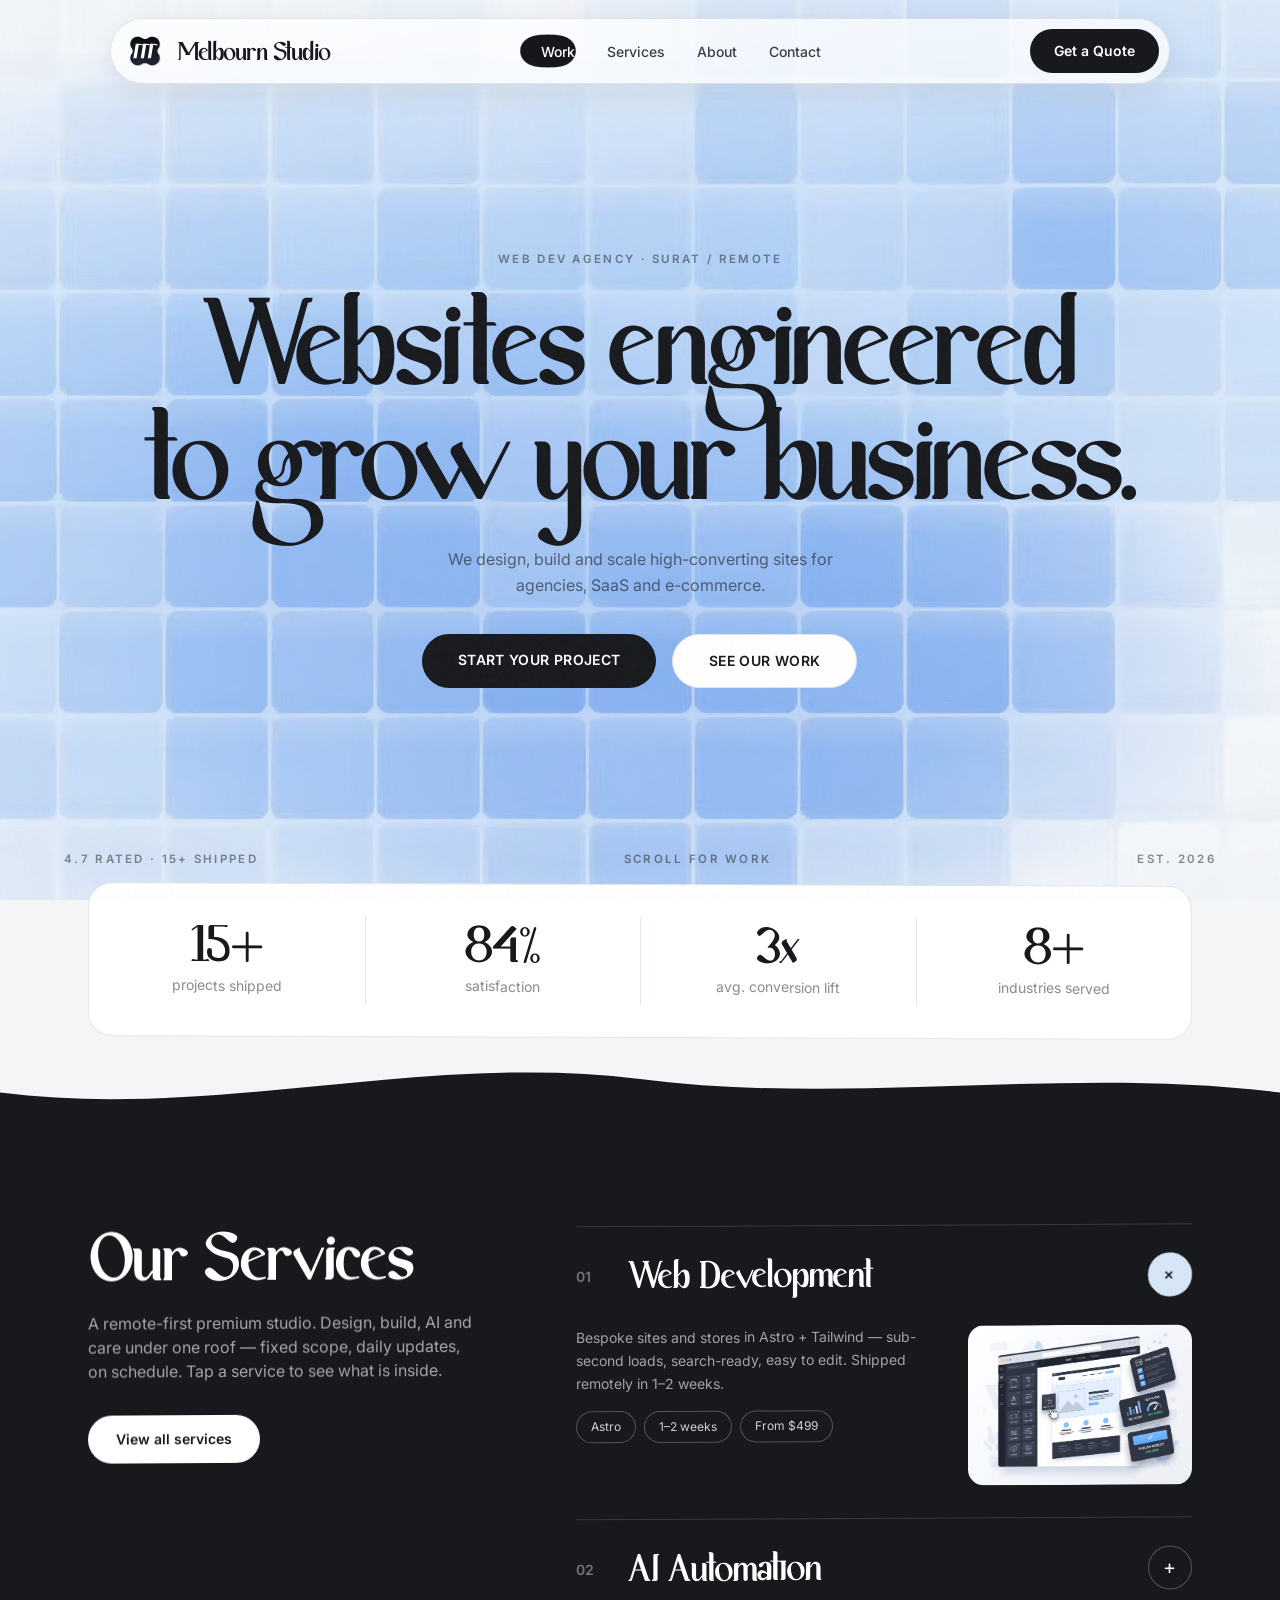
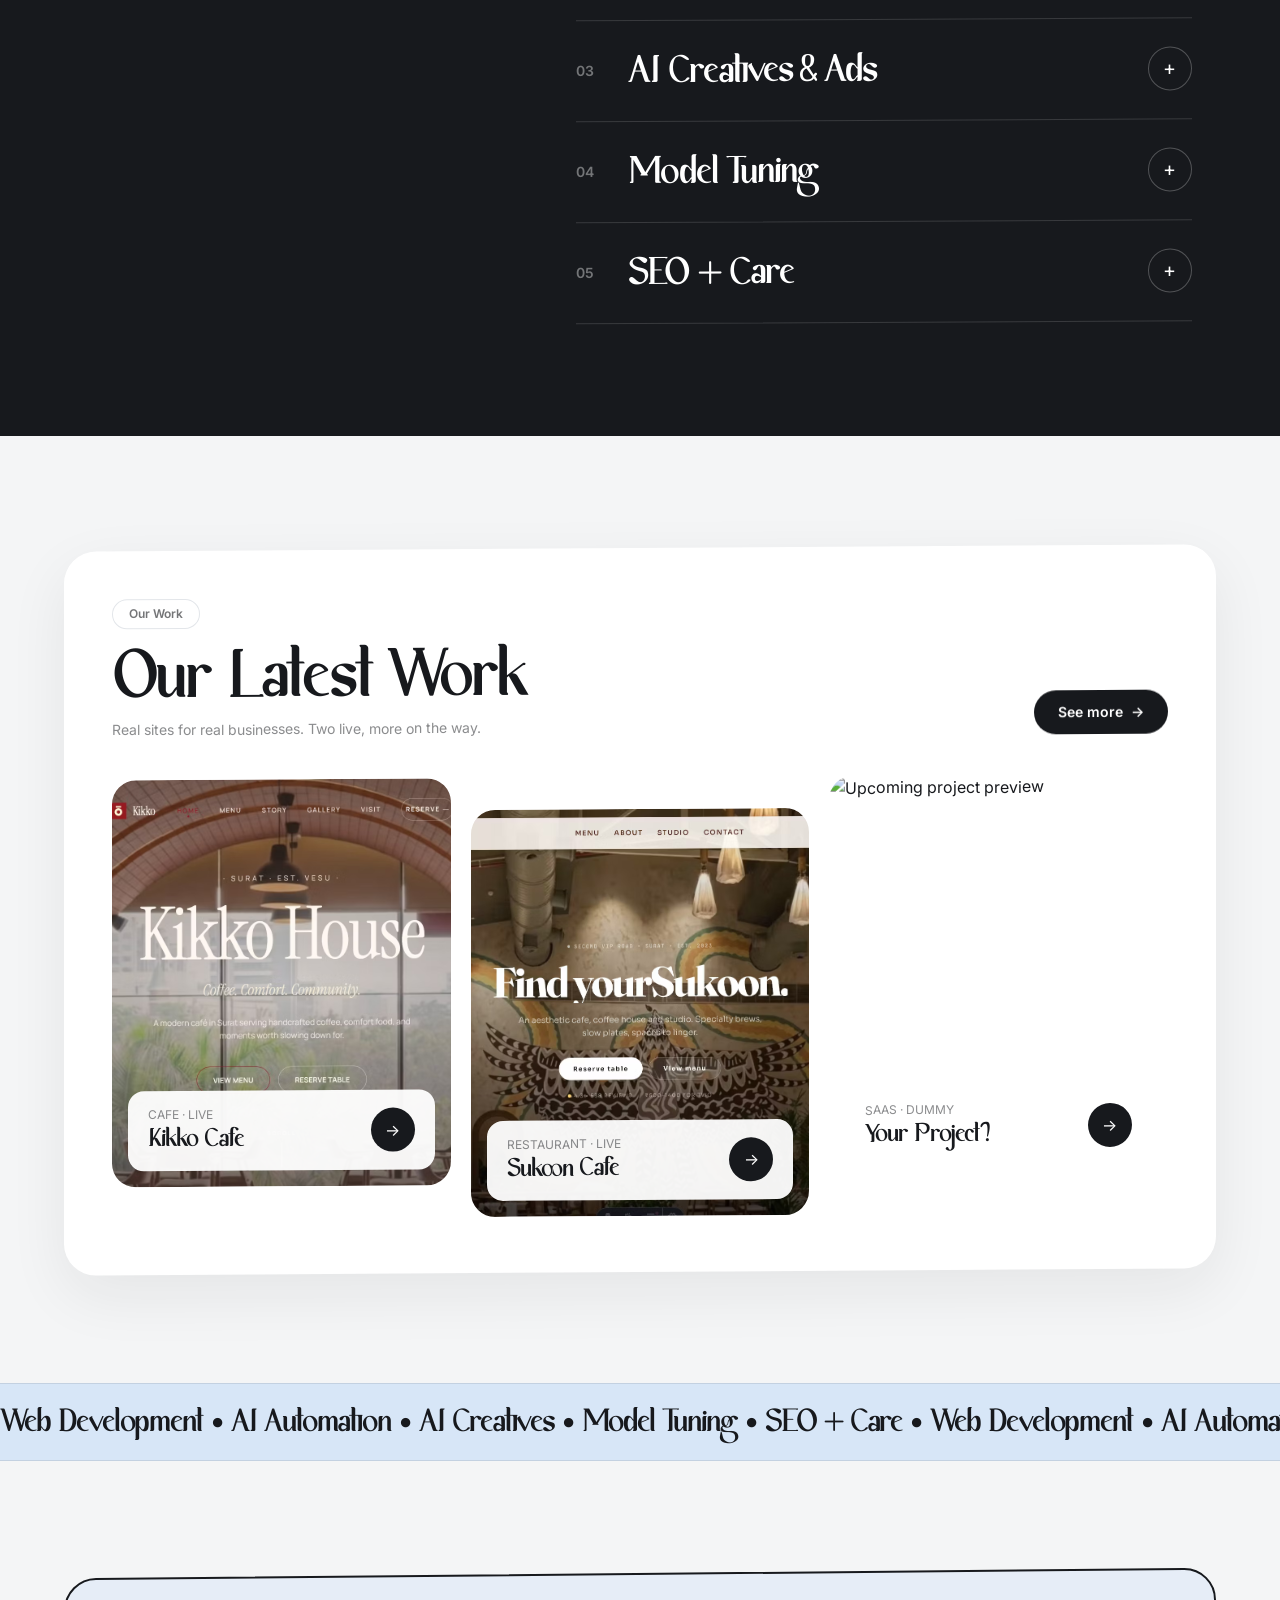
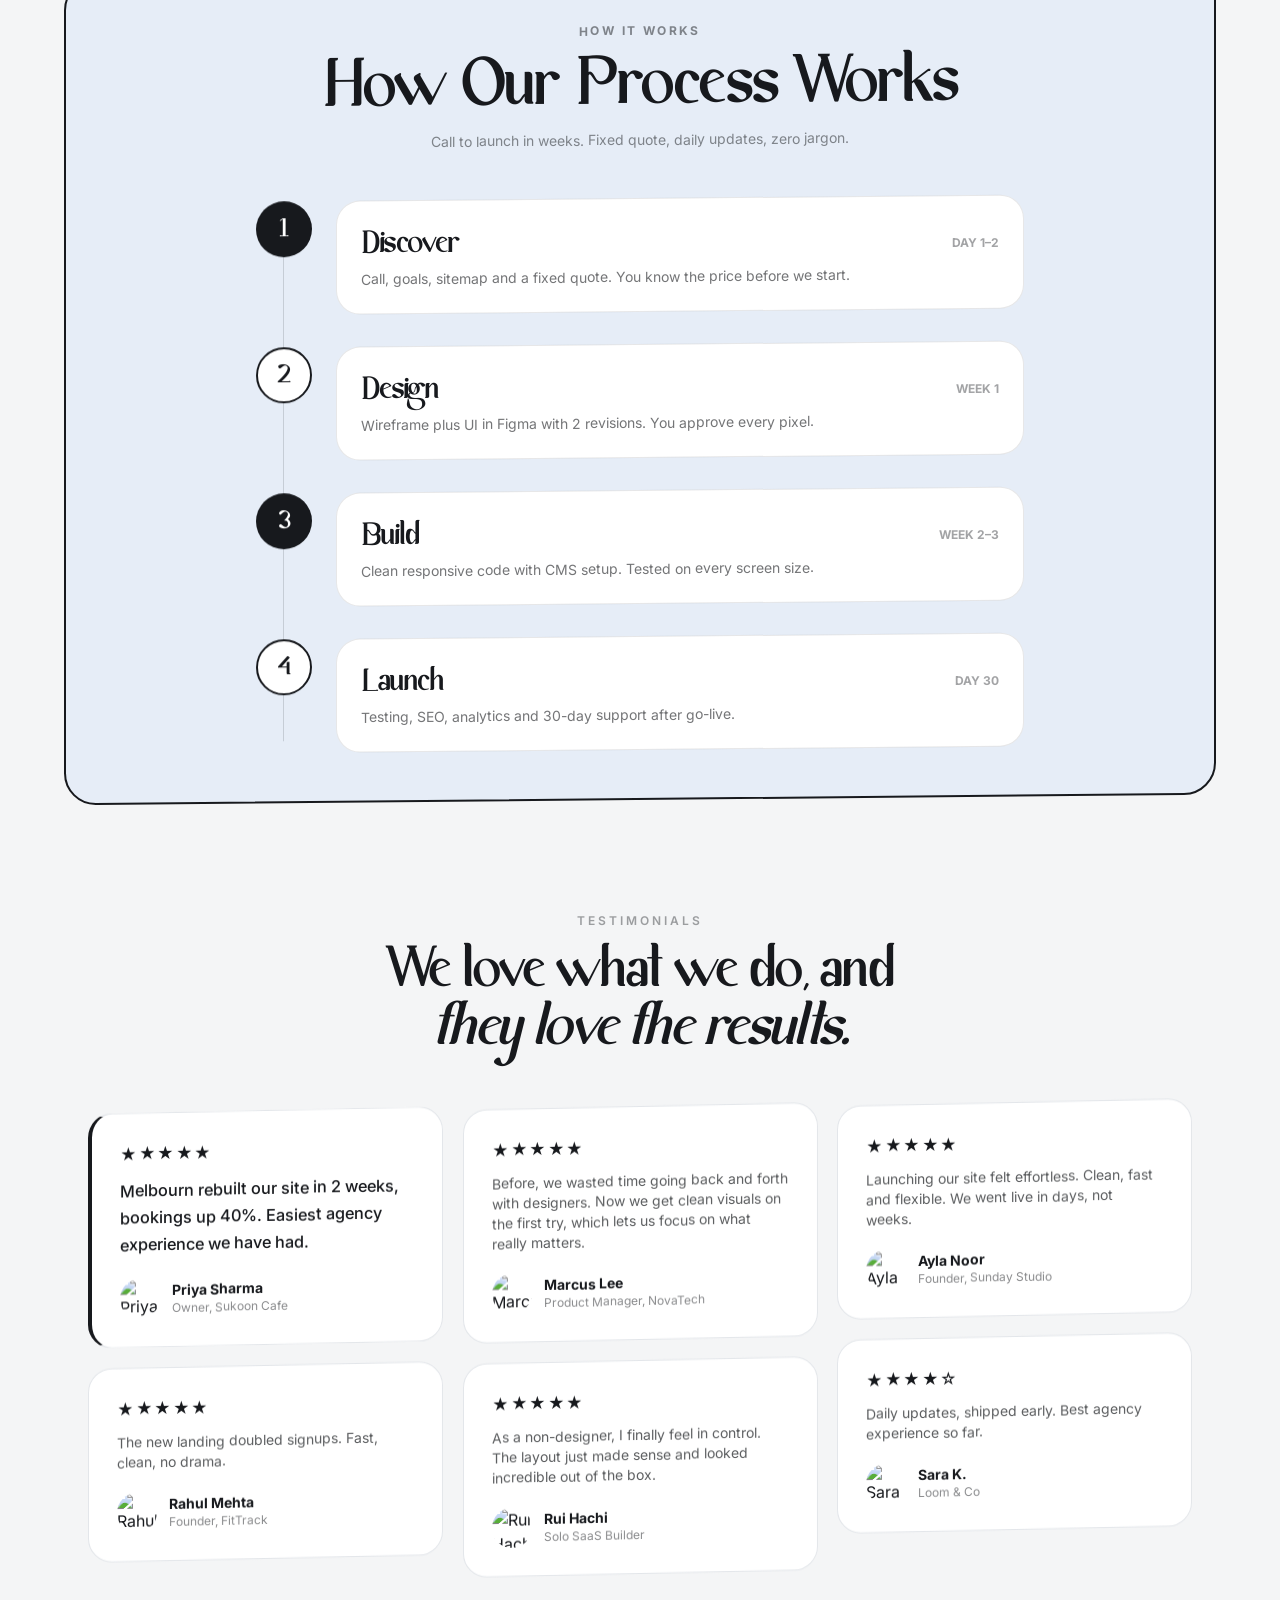
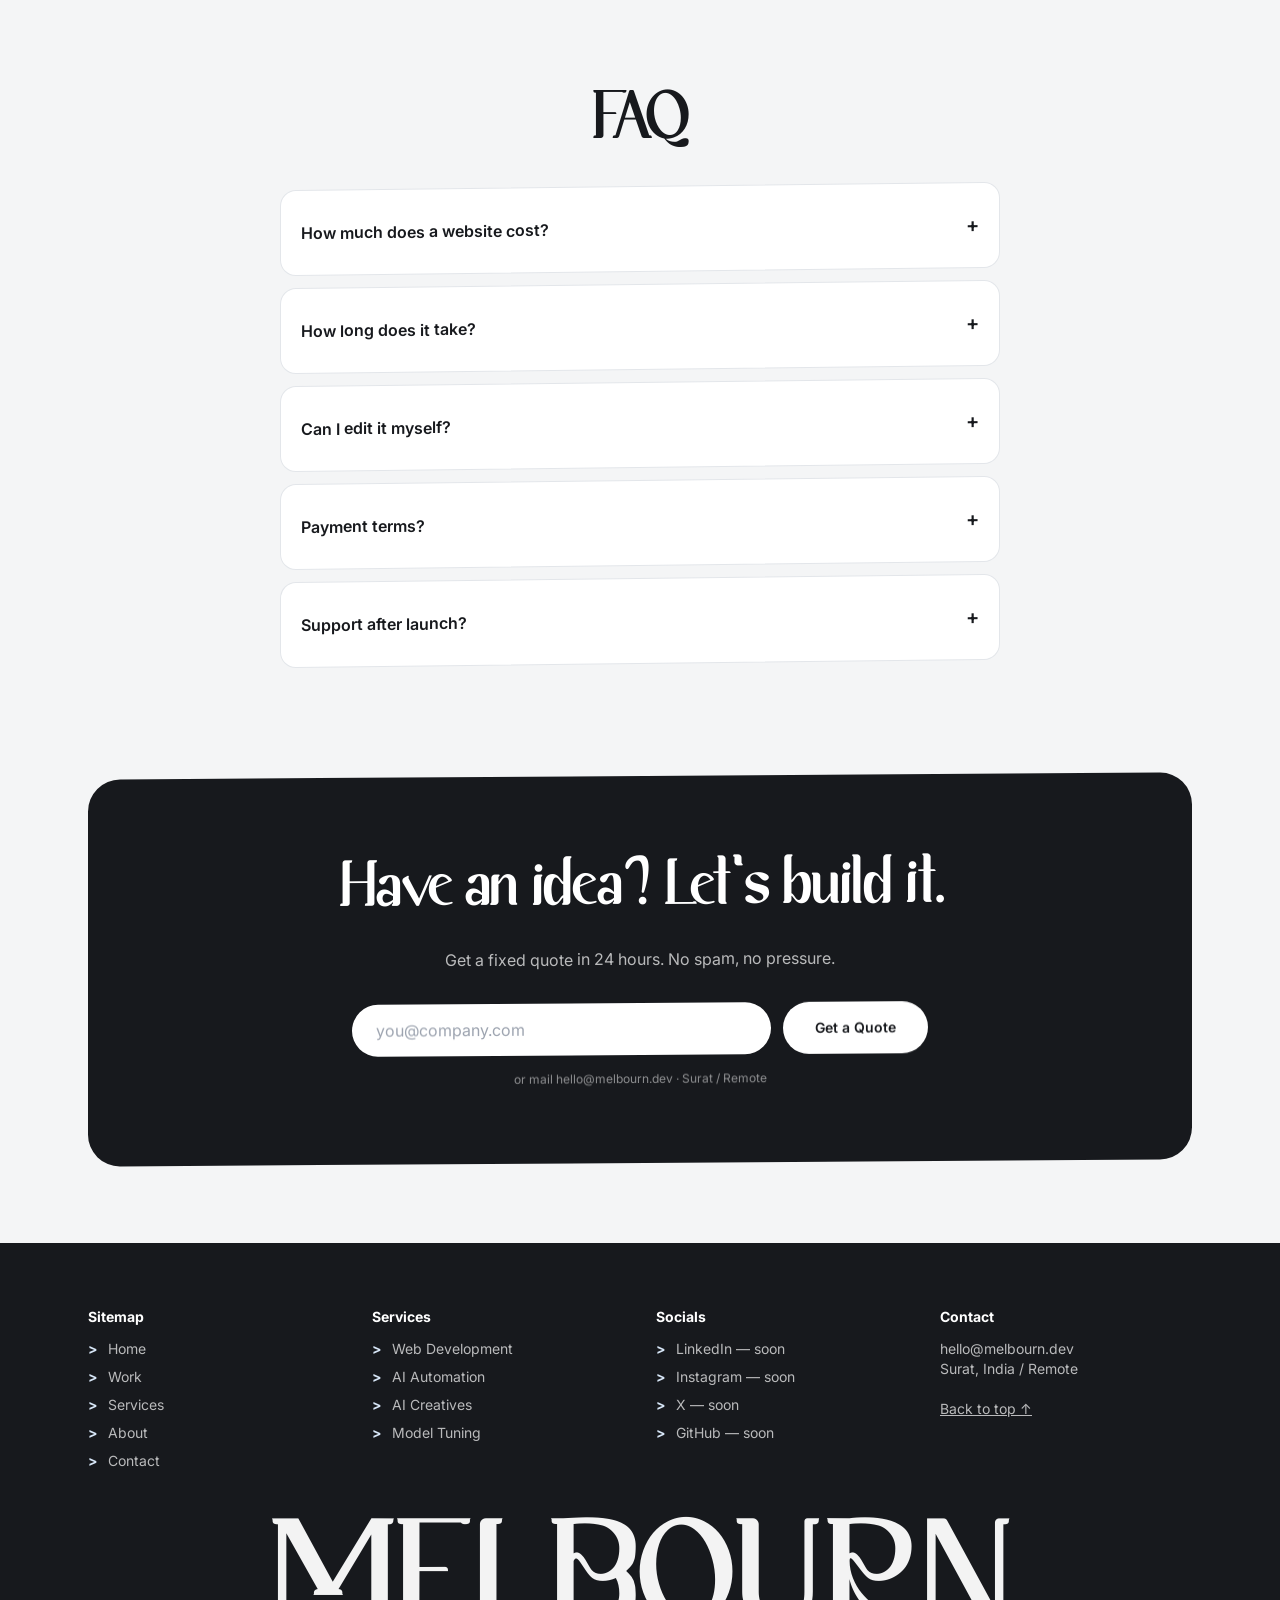
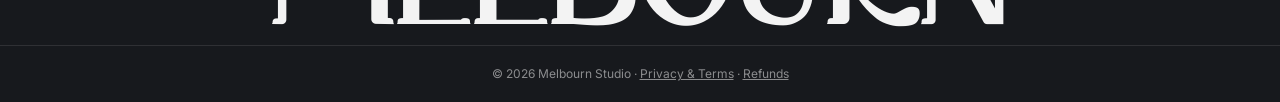
==== commit 4da67541: "Melbourn Studio site 2026-09-07" ====
--- a/index.html
+++ b/index.html
@@ -1 +1,2 @@
-<!DOCTYPE html><html lang="en"> <head><meta charset="utf-8"><meta name="viewport" content="width=device-width, initial-scale=1"><title>Melbourn Studio — Web Design &amp; Development Agency</title><meta name="description" content="We build fast, SEO-ready websites and web apps that convert. See our work and get a quote in 24h."><link rel="canonical" href="https://melbourn.dev/"><meta name="theme-color" content="#17191D"><meta property="og:type" content="website"><meta property="og:site_name" content="Melbourn Studio"><meta property="og:title" content="Melbourn Studio — Web Design &#38; Development Agency"><meta property="og:description" content="We build fast, SEO-ready websites and web apps that convert. See our work and get a quote in 24h."><meta property="og:url" content="https://melbourn.dev/"><meta property="og:image" content="https://melbourn.dev/favicon.svg"><meta name="twitter:card" content="summary"><meta name="twitter:title" content="Melbourn Studio — Web Design &#38; Development Agency"><meta name="twitter:description" content="We build fast, SEO-ready websites and web apps that convert. See our work and get a quote in 24h."><meta name="twitter:image" content="https://melbourn.dev/favicon.svg"><script type="application/ld+json">{"@context":"https://schema.org","@type":"ProfessionalService","name":"Melbourn Studio","url":"https://melbourn.dev","email":"hello@melbourn.dev","address":{"@type":"PostalAddress","addressLocality":"Surat","addressCountry":"IN"},"priceRange":"$99 - $799+"}</script><link rel="icon" type="image/svg+xml" href="/favicon.svg"><link rel="preconnect" href="https://fonts.googleapis.com"><link rel="preconnect" href="https://fonts.gstatic.com" crossorigin><link href="https://fonts.googleapis.com/css2?family=Inter:wght@400;500;600;700&display=swap" rel="stylesheet"><meta name="astro-view-transitions-enabled" content="true"><meta name="astro-view-transitions-fallback" content="animate"><link rel="stylesheet" href="/_astro/about.CnZ3Q4fx.css"><script type="module" src="/_astro/hoisted.B7fOiEk9.js"></script></head> <body class="antialiased">  <a href="#main" class="sr-only focus:not-sr-only focus:fixed focus:top-3 focus:left-3 focus:z-[100] focus:bg-char focus:text-white focus:px-5 focus:py-3 focus:rounded-full focus:text-sm">Skip to content</a> <div id="scrollProgress" aria-hidden="true"></div> <div id="navWrap"> <nav id="navPill" aria-label="Main nav"> <a href="/" class="flex items-center gap-3 min-w-0"> <img src="/favicon.svg" alt="Melbourn Studio logo" class="w-10 h-10 rounded-full object-cover shrink-0" width="40" height="40"> <span class="nav-brand-text font-head text-2xl leading-none pt-1 truncate">Melbourn Studio</span> </a> <div class="nav-links hidden md:flex items-center gap-1" id="gooNav"> <div class="goo-layer" aria-hidden="true"><span class="goo-blob"></span><span class="goo-drop"></span></div> <svg width="0" height="0" style="position:absolute" aria-hidden="true"><defs><filter id="goo" x="-20%" y="-60%" width="140%" height="220%"><feGaussianBlur in="SourceGraphic" stdDeviation="9" result="blur"></feGaussianBlur><feColorMatrix in="blur" mode="matrix" values="1 0 0 0 0  0 1 0 0 0  0 0 1 0 0  0 0 0 20 -10" result="goo"></feColorMatrix><feComposite in="SourceGraphic" in2="goo" operator="atop"></feComposite></filter></defs></svg> <a href="/#work">Work</a> <a href="/services">Services</a> <a href="/about">About</a> <a href="/contact">Contact</a> </div> <div class="nav-tools"> <a href="/contact" class="nav-cta btn-pill hidden md:inline-block bg-char text-white text-sm font-semibold px-6 py-3">Get a Quote</a> <button type="button" id="menuBtn" class="menu-btn md:hidden" aria-expanded="false" aria-controls="mobileMenu" aria-label="Open menu"> <svg class="icon-open" width="20" height="20" viewBox="0 0 24 24" fill="none" stroke="currentColor" stroke-width="2" stroke-linecap="round" aria-hidden="true"><path d="M4 7h16M4 12h16M4 17h16"></path></svg> <svg class="icon-close" width="20" height="20" viewBox="0 0 24 24" fill="none" stroke="currentColor" stroke-width="2" stroke-linecap="round" aria-hidden="true"><path d="M6 6l12 12M18 6L6 18"></path></svg> </button> </div> <span class="nav-burger" aria-hidden="true"><img src="/favicon.svg" alt="" width="36" height="36" class="w-9 h-9 rounded-full object-cover"></span> </nav> <div id="mobileMenu" class="md:hidden"> <div class="mm-inner"> <div class="mm-card bg-white border border-line"> <a href="/#work">Work</a> <a href="/services">Services</a> <a href="/about">About</a> <a href="/contact">Contact</a> <a href="/contact" class="mm-cta btn-pill bg-char text-white">Get a Quote</a> </div> </div> </div> </div> <div id="blind" data-astro-transition-persist="blind-overlay" aria-hidden="true" data-astro-cid-iad6t2pe> <div class="blind-panel" data-astro-cid-iad6t2pe></div> <div class="blind-panel" data-astro-cid-iad6t2pe></div> <div class="blind-panel" data-astro-cid-iad6t2pe></div> <div class="blind-panel" data-astro-cid-iad6t2pe></div> <div class="blind-panel" data-astro-cid-iad6t2pe></div> <p class="blind-word" data-astro-cid-iad6t2pe>Melbourn</p> </div>   <div id="main">  <header id="top" class="relative min-h-[100dvh] flex flex-col overflow-x-hidden px-6" style="background:radial-gradient(ellipse at 50% 28%, rgba(215,230,247,.55) 0%, transparent 60%), #F4F5F6;"> <video class="hero-video" autoplay muted playsinline preload="auto" aria-hidden="true"><source src="/hero-section.webm" type="video/webm"></video> <div class="relative z-10 flex-1 flex flex-col items-center justify-center text-center max-w-5xl mx-auto w-full pt-32 pb-10"> <p class="rise hero-eyebrow">Web Dev Agency · Surat / Remote</p> <h1 class="rise hero-h font-head mt-6" style="animation-delay:.06s">Websites engineered<br>to grow your business.</h1> <p class="rise hero-sub mt-6 text-char/60 mx-auto" style="animation-delay:.12s">We design, build and scale high-converting sites for agencies, SaaS and e-commerce.</p> <div class="rise mt-9 flex flex-col sm:flex-row gap-4 justify-center" style="animation-delay:.18s"> <a href="/contact" class="hero-cta btn-pill bg-char text-white text-sm font-semibold tracking-wide uppercase px-9 py-4 min-h-[48px]">Start your project</a> <a href="#work" class="hero-cta btn-pill bg-white border border-line text-sm font-semibold tracking-wide uppercase px-9 py-4 min-h-[48px]">See our work</a> </div> </div> <div class="rise relative z-10 max-w-6xl mx-auto w-full flex items-center justify-between pb-8" style="animation-delay:.14s"> <p class="hero-eyebrow">4.7 rated · 15+ shipped</p> <p class="hero-eyebrow hidden sm:block">Scroll for work</p> <p class="hero-eyebrow">Est. 2026</p> </div> </header>  <section class="max-w-6xl mx-auto px-6 -mt-4"> <div class="bg-white border border-line rounded-3xl grid grid-cols-2 md:grid-cols-4 md:divide-x divide-line text-center py-8"> <div class="py-2"><div class="font-head metric-number text-5xl"><span class="counter" data-target="15">0</span>+</div><div class="text-sm text-char/50 mt-1">projects shipped</div></div> <div class="py-2"><div class="font-head metric-number text-5xl"><span class="counter" data-target="98">0</span>%</div><div class="text-sm text-char/50 mt-1">satisfaction</div></div> <div class="py-2"><div class="font-head metric-number text-5xl"><span class="counter" data-target="3">0</span>x</div><div class="text-sm text-char/50 mt-1">avg. conversion lift</div></div> <div class="py-2"><div class="font-head metric-number text-5xl"><span class="counter" data-target="8">0</span>+</div><div class="text-sm text-char/50 mt-1">industries served</div></div> </div> </section>  <div aria-hidden="true" style="margin-bottom:-1px;"> <svg viewBox="0 0 1440 90" preserveAspectRatio="none" style="display:block;width:100%;height:clamp(40px,6vw,90px);"> <path d="M0,64 C240,96 480,16 720,48 C960,80 1200,32 1440,64 L1440,90 L0,90 Z" fill="#17191D"></path> </svg> </div> <section id="services" class="on-dark bg-char text-white py-20 md:py-28"> <div class="max-w-6xl mx-auto px-6 grid md:grid-cols-[1fr_1.4fr] gap-12"> <div class="md:sticky md:top-28 self-start"> <h2 class="sec-h font-head">Our Services</h2> <p class="mt-4 text-white/60 max-w-sm">A remote-first premium studio. Design, build, AI and care under one roof — fixed scope, daily updates, on schedule. Tap a service to see what is inside.</p> <a href="/contact" class="btn-pill inline-block mt-8 bg-white text-char text-sm font-semibold px-7 py-3.5">View all services</a> </div> <div id="svcList"> <div class="svc-row open"> <button class="svc-head w-full flex items-center gap-5 py-7 text-left" aria-expanded="true"> <span class="text-sm text-white/40 font-semibold w-8">01</span> <span class="font-head text-3xl md:text-4xl flex-1">Web Development</span> <span class="svc-plus w-11 h-11 shrink-0 rounded-full border border-white/25 flex items-center justify-center text-xl leading-none">+</span> </button> <div class="svc-body"><div class="svc-inner"><div class="pb-8 md:flex gap-6"> <div class="flex-1"><p class="text-white/60 text-sm leading-relaxed">Bespoke sites and stores in Astro + Tailwind — sub-second loads, search-ready, easy to edit. Shipped remotely in 1–2 weeks.</p> <div class="flex flex-wrap gap-2 mt-4"><span class="tag">Astro</span><span class="tag">1–2 weeks</span><span class="tag">From $499</span></div></div> <img src="/service/web.avif" alt="Web development project preview" loading="lazy" width="640" height="420" class="rounded-2xl mt-5 md:mt-0 md:w-56 md:h-40 object-cover"> </div></div></div> </div> <div class="svc-row"> <button class="svc-head w-full flex items-center gap-5 py-7 text-left" aria-expanded="false"> <span class="text-sm text-white/40 font-semibold w-8">02</span> <span class="font-head text-3xl md:text-4xl flex-1">AI Automation</span> <span class="svc-plus w-11 h-11 shrink-0 rounded-full border border-white/25 flex items-center justify-center text-xl leading-none">+</span> </button> <div class="svc-body"><div class="svc-inner"><div class="pb-8 md:flex gap-6"> <div class="flex-1"><p class="text-white/60 text-sm leading-relaxed">Chatbots, WhatsApp, lead capture and CRM flows that save 10+ hours a week — mapped, built and documented remotely.</p> <div class="flex flex-wrap gap-2 mt-4"><span class="tag">Chatbots</span><span class="tag">2–3 weeks</span><span class="tag">From $799</span></div></div> <img src="/service/ai-automation.avif" alt="AI automation preview" loading="lazy" width="640" height="420" class="rounded-2xl mt-5 md:mt-0 md:w-56 md:h-40 object-cover"> </div></div></div> </div> <div class="svc-row"> <button class="svc-head w-full flex items-center gap-5 py-7 text-left" aria-expanded="false"> <span class="text-sm text-white/40 font-semibold w-8">03</span> <span class="font-head text-3xl md:text-4xl flex-1">AI Creatives & Ads</span> <span class="svc-plus w-11 h-11 shrink-0 rounded-full border border-white/25 flex items-center justify-center text-xl leading-none">+</span> </button> <div class="svc-body"><div class="svc-inner"><div class="pb-8 md:flex gap-6"> <div class="flex-1"><p class="text-white/60 text-sm leading-relaxed">Performance-led ad creatives, product shoots and UGC-style video — art-directed and delivered weekly with hooks + copy.</p> <div class="flex flex-wrap gap-2 mt-4"><span class="tag">Ad creatives</span><span class="tag">Weekly</span><span class="tag">From $299</span></div></div> <img src="/service/ai-ads.avif" alt="AI creatives preview" loading="lazy" width="640" height="420" class="rounded-2xl mt-5 md:mt-0 md:w-56 md:h-40 object-cover"> </div></div></div> </div> <div class="svc-row"> <button class="svc-head w-full flex items-center gap-5 py-7 text-left" aria-expanded="false"> <span class="text-sm text-white/40 font-semibold w-8">04</span> <span class="font-head text-3xl md:text-4xl flex-1">Model Tuning</span> <span class="svc-plus w-11 h-11 shrink-0 rounded-full border border-white/25 flex items-center justify-center text-xl leading-none">+</span> </button> <div class="svc-body"><div class="svc-inner"><div class="pb-8 md:flex gap-6"> <div class="flex-1"><p class="text-white/60 text-sm leading-relaxed">Custom-tuned models on your voice, catalogue or docs — replies that sound like you, integrated into site or support.</p> <div class="flex flex-wrap gap-2 mt-4"><span class="tag">Fine-tuning</span><span class="tag">2–4 weeks</span><span class="tag">Custom</span></div></div> <img src="/service/model-tuning.avif" alt="Model tuning preview" loading="lazy" width="640" height="420" class="rounded-2xl mt-5 md:mt-0 md:w-56 md:h-40 object-cover"> </div></div></div> </div> <div class="svc-row"> <button class="svc-head w-full flex items-center gap-5 py-7 text-left" aria-expanded="false"> <span class="text-sm text-white/40 font-semibold w-8">05</span> <span class="font-head text-3xl md:text-4xl flex-1">SEO + Care</span> <span class="svc-plus w-11 h-11 shrink-0 rounded-full border border-white/25 flex items-center justify-center text-xl leading-none">+</span> </button> <div class="svc-body"><div class="svc-inner"><div class="pb-8 md:flex gap-6"> <div class="flex-1"><p class="text-white/60 text-sm leading-relaxed">Vitals, technical SEO and monthly care — updates, backups and priority WhatsApp support that keep you ranking.</p> <div class="flex flex-wrap gap-2 mt-4"><span class="tag">SEO</span><span class="tag">Monthly</span><span class="tag">$99/mo</span></div></div> <img src="/service/seo-care.avif" alt="SEO and care preview" loading="lazy" width="640" height="420" class="rounded-2xl mt-5 md:mt-0 md:w-56 md:h-40 object-cover"> </div></div></div> </div> </div> </div> </section>  <section id="work" class="py-20 md:py-28 px-4 md:px-8"> <div class="max-w-6xl mx-auto bg-white rounded-[32px] p-7 md:p-12 shadow-[0_20px_60px_rgba(23,25,29,.07)]"> <div class="flex items-end justify-between gap-6"> <div> <span class="inline-block text-xs font-semibold border border-line rounded-full px-4 py-1.5 text-char/60">Our Work</span> <h2 class="sec-h font-head mt-4">Our Latest Work</h2> <p class="text-sm text-char/50 mt-2 max-w-md">Real sites for real businesses. Two live, more on the way.</p> </div> <a href="/contact" class="btn-pill hidden md:inline-flex items-center gap-2 bg-char text-white text-sm font-semibold px-6 py-3 shrink-0">See more <span aria-hidden="true">→</span></a> </div> <div class="grid md:grid-cols-3 gap-5 mt-10 lg:pb-10"> <a href="https://kikko-cafe.netlify.app" target="_blank" rel="noopener" class="work-card group relative block overflow-hidden rounded-3xl"> <img src="/work/Kikko-cafe.avif" alt="Kikko Cafe website preview" loading="lazy" width="720" height="860" class="w-full aspect-[5/6] object-cover"> <span class="absolute inset-x-4 bottom-4 flex items-center justify-between bg-white/95 rounded-2xl px-5 py-4"><span><span class="block text-xs text-char/50">CAFE · LIVE</span><span class="font-head text-2xl">Kikko Cafe</span></span><span class="arrow-btn w-11 h-11 rounded-full bg-char text-white flex items-center justify-center">→</span></span> </a> <a href="https://sukoon-cafe.netlify.app" target="_blank" rel="noopener" class="work-card group relative block overflow-hidden rounded-3xl lg:translate-y-8"> <img src="/work/sukoon-cafe.avif" alt="Sukoon Cafe website preview" loading="lazy" width="720" height="860" class="w-full aspect-[5/6] object-cover"> <span class="absolute inset-x-4 bottom-4 flex items-center justify-between bg-white/95 rounded-2xl px-5 py-4"><span><span class="block text-xs text-char/50">RESTAURANT · LIVE</span><span class="font-head text-2xl">Sukoon Cafe</span></span><span class="arrow-btn w-11 h-11 rounded-full bg-char text-white flex items-center justify-center">→</span></span> </a> <a href="/contact" class="work-card group relative block overflow-hidden rounded-3xl"> <img src="https://picsum.photos/seed/melbourn-next/720/860" alt="Upcoming project preview" loading="lazy" width="720" height="860" class="w-full aspect-[5/6] object-cover"> <span class="absolute inset-x-4 bottom-4 flex items-center justify-between bg-white/95 rounded-2xl px-5 py-4"><span><span class="block text-xs text-char/50">SAAS · DUMMY</span><span class="font-head text-2xl">Your Project?</span></span><span class="arrow-btn w-11 h-11 rounded-full bg-char text-white flex items-center justify-center">→</span></span> </a> </div> </div> </section>  <div class="bg-haze border-y border-char/10 py-5 overflow-hidden" aria-hidden="true"> <div class="marquee-track flex gap-10 font-head text-3xl whitespace-nowrap text-char"> <span>Web Development • AI Automation • AI Creatives • Model Tuning • SEO + Care • Web Development • AI Automation • AI Creatives • Model Tuning • SEO + Care •&nbsp;</span> <span>Web Development • AI Automation • AI Creatives • Model Tuning • SEO + Care • Web Development • AI Automation • AI Creatives • Model Tuning • SEO + Care •&nbsp;</span> </div> </div>  <section class="px-4 md:px-8 py-20 md:py-28"> <div class="max-w-6xl mx-auto bg-haze/50 border-2 border-char rounded-[32px] p-7 md:p-12"> <p class="text-xs font-bold tracking-[.2em] uppercase text-char/50 text-center">How it works</p> <h2 class="sec-h font-head text-center mt-3">How Our Process Works</h2> <p class="text-center text-sm text-char/50 mt-3 max-w-xl mx-auto">Call to launch in weeks. Fixed quote, daily updates, zero jargon.</p> <div class="relative mt-12 max-w-3xl mx-auto"> <span aria-hidden="true" class="absolute left-[27px] top-3 bottom-3 w-px bg-char/15"></span> <div class="space-y-8"> <div class="flex gap-5 md:gap-6 items-start"> <span class="relative z-10 w-14 h-14 shrink-0 rounded-full bg-char text-white font-head text-2xl flex items-center justify-center">1</span> <div class="bg-white border border-char/10 rounded-3xl p-6 flex-1"><div class="flex items-baseline justify-between gap-4"><h3 class="font-head text-3xl">Discover</h3><span class="text-xs font-bold text-char/40 whitespace-nowrap">DAY 1–2</span></div><p class="text-sm text-char/60 mt-2">Call, goals, sitemap and a fixed quote. You know the price before we start.</p></div> </div> <div class="flex gap-5 md:gap-6 items-start"> <span class="relative z-10 w-14 h-14 shrink-0 rounded-full bg-white border-2 border-char text-char font-head text-2xl flex items-center justify-center">2</span> <div class="bg-white border border-char/10 rounded-3xl p-6 flex-1"><div class="flex items-baseline justify-between gap-4"><h3 class="font-head text-3xl">Design</h3><span class="text-xs font-bold text-char/40 whitespace-nowrap">WEEK 1</span></div><p class="text-sm text-char/60 mt-2">Wireframe plus UI in Figma with 2 revisions. You approve every pixel.</p></div> </div> <div class="flex gap-5 md:gap-6 items-start"> <span class="relative z-10 w-14 h-14 shrink-0 rounded-full bg-char text-white font-head text-2xl flex items-center justify-center">3</span> <div class="bg-white border border-char/10 rounded-3xl p-6 flex-1"><div class="flex items-baseline justify-between gap-4"><h3 class="font-head text-3xl">Build</h3><span class="text-xs font-bold text-char/40 whitespace-nowrap">WEEK 2–3</span></div><p class="text-sm text-char/60 mt-2">Clean responsive code with CMS setup. Tested on every screen size.</p></div> </div> <div class="flex gap-5 md:gap-6 items-start"> <span class="relative z-10 w-14 h-14 shrink-0 rounded-full bg-white border-2 border-char text-char font-head text-2xl flex items-center justify-center">4</span> <div class="bg-white border border-char/10 rounded-3xl p-6 flex-1"><div class="flex items-baseline justify-between gap-4"><h3 class="font-head text-3xl">Launch</h3><span class="text-xs font-bold text-char/40 whitespace-nowrap">DAY 30</span></div><p class="text-sm text-char/60 mt-2">Testing, SEO, analytics and 30-day support after go-live.</p></div> </div> </div> </div> </div> </section>  <section class="max-w-6xl mx-auto px-6 pb-20 md:pb-28"> <p class="text-xs font-semibold tracking-[.25em] uppercase text-char/40 text-center">Testimonials</p> <h2 class="font-head text-center mt-3" style="font-size:clamp(2rem,4.5vw,3.4rem);line-height:1.08">We love what we do, and<br><span class="italic">they love the results.</span></h2> <div class="masonry mt-12"> <div class="pull bg-white border border-line rounded-3xl p-7"><p class="text-char tracking-widest" aria-label="5 out of 5 stars">★★★★★</p><p class="text-sm mt-3 text-char/70">Melbourn rebuilt our site in 2 weeks, bookings up 40%. Easiest agency experience we have had.</p><div class="flex items-center gap-3 mt-5"><img src="https://i.pravatar.cc/80?img=47" alt="Priya Sharma" loading="lazy" width="40" height="40" class="w-10 h-10 rounded-full object-cover"><div><p class="text-sm font-bold">Priya Sharma</p><p class="text-xs text-char/50">Owner, Sukoon Cafe</p></div></div></div> <div class="bg-white border border-line rounded-3xl p-7"><p class="text-char tracking-widest" aria-label="5 out of 5 stars">★★★★★</p><p class="text-sm mt-3 text-char/70">The new landing doubled signups. Fast, clean, no drama.</p><div class="flex items-center gap-3 mt-5"><img src="https://i.pravatar.cc/80?img=12" alt="Rahul Mehta" loading="lazy" width="40" height="40" class="w-10 h-10 rounded-full object-cover"><div><p class="text-sm font-bold">Rahul Mehta</p><p class="text-xs text-char/50">Founder, FitTrack</p></div></div></div> <div class="bg-white border border-line rounded-3xl p-7"><p class="text-char tracking-widest" aria-label="5 out of 5 stars">★★★★★</p><p class="text-sm mt-3 text-char/70">Before, we wasted time going back and forth with designers. Now we get clean visuals on the first try, which lets us focus on what really matters.</p><div class="flex items-center gap-3 mt-5"><img src="https://i.pravatar.cc/80?img=13" alt="Marcus Lee" loading="lazy" width="40" height="40" class="w-10 h-10 rounded-full object-cover"><div><p class="text-sm font-bold">Marcus Lee</p><p class="text-xs text-char/50">Product Manager, NovaTech</p></div></div></div> <div class="bg-white border border-line rounded-3xl p-7"><p class="text-char tracking-widest" aria-label="5 out of 5 stars">★★★★★</p><p class="text-sm mt-3 text-char/70">As a non-designer, I finally feel in control. The layout just made sense and looked incredible out of the box.</p><div class="flex items-center gap-3 mt-5"><img src="https://i.pravatar.cc/80?img=59" alt="Rui Hachi" loading="lazy" width="40" height="40" class="w-10 h-10 rounded-full object-cover"><div><p class="text-sm font-bold">Rui Hachi</p><p class="text-xs text-char/50">Solo SaaS Builder</p></div></div></div> <div class="bg-white border border-line rounded-3xl p-7"><p class="text-char tracking-widest" aria-label="5 out of 5 stars">★★★★★</p><p class="text-sm mt-3 text-char/70">Launching our site felt effortless. Clean, fast and flexible. We went live in days, not weeks.</p><div class="flex items-center gap-3 mt-5"><img src="https://i.pravatar.cc/80?img=32" alt="Ayla Noor" loading="lazy" width="40" height="40" class="w-10 h-10 rounded-full object-cover"><div><p class="text-sm font-bold">Ayla Noor</p><p class="text-xs text-char/50">Founder, Sunday Studio</p></div></div></div> <div class="bg-white border border-line rounded-3xl p-7"><p class="text-char tracking-widest" aria-label="4 out of 5 stars">★★★★☆</p><p class="text-sm mt-3 text-char/70">Daily updates, shipped early. Best agency experience so far.</p><div class="flex items-center gap-3 mt-5"><img src="https://i.pravatar.cc/80?img=25" alt="Sara K" loading="lazy" width="40" height="40" class="w-10 h-10 rounded-full object-cover"><div><p class="text-sm font-bold">Sara K.</p><p class="text-xs text-char/50">Loom & Co</p></div></div></div> </div> </section>  <section class="max-w-3xl mx-auto px-6 pb-20 md:pb-28"> <h2 class="font-head sec-h text-center">FAQ</h2> <script type="application/ld+json">{"@context":"https://schema.org","@type":"FAQPage","mainEntity":[{"@type":"Question","name":"How much does a website cost?","acceptedAnswer":{"@type":"Answer","text":"Starts at $499 for launch sites, $999 for e-commerce, custom apps from $2,999. Fixed quote in 24h."}},{"@type":"Question","name":"How long does it take?","acceptedAnswer":{"@type":"Answer","text":"1-4 weeks typical. Landing pages in days, stores in 2-4 weeks."}},{"@type":"Question","name":"Can I edit it myself?","acceptedAnswer":{"@type":"Answer","text":"Yes. CMS plus a training video included."}},{"@type":"Question","name":"Payment terms?","acceptedAnswer":{"@type":"Answer","text":"50% upfront, 50% on launch. UPI, cards and bank transfer."}},{"@type":"Question","name":"Support after launch?","acceptedAnswer":{"@type":"Answer","text":"30 days free, then care plans from $99/mo."}}]}</script> <div class="mt-8 space-y-3"> <details class="bg-white border border-line rounded-2xl p-5"><summary class="flex justify-between items-center font-semibold min-h-[44px]">How much does a website cost? <span class="faq-plus text-xl">+</span></summary><p class="text-sm text-char/60 mt-2">Starts at $499 for launch sites, $999 for e-commerce, custom apps from $2,999. Fixed quote in 24h.</p></details> <details class="bg-white border border-line rounded-2xl p-5"><summary class="flex justify-between items-center font-semibold min-h-[44px]">How long does it take? <span class="faq-plus text-xl">+</span></summary><p class="text-sm text-char/60 mt-2">1–4 weeks typical. Landing pages in days, stores in 2–4 weeks.</p></details> <details class="bg-white border border-line rounded-2xl p-5"><summary class="flex justify-between items-center font-semibold min-h-[44px]">Can I edit it myself? <span class="faq-plus text-xl">+</span></summary><p class="text-sm text-char/60 mt-2">Yes. CMS plus a training video included.</p></details> <details class="bg-white border border-line rounded-2xl p-5"><summary class="flex justify-between items-center font-semibold min-h-[44px]">Payment terms? <span class="faq-plus text-xl">+</span></summary><p class="text-sm text-char/60 mt-2">50% upfront, 50% on launch. UPI, cards and bank transfer.</p></details> <details class="bg-white border border-line rounded-2xl p-5"><summary class="flex justify-between items-center font-semibold min-h-[44px]">Support after launch? <span class="faq-plus text-xl">+</span></summary><p class="text-sm text-char/60 mt-2">30 days free, then care plans from $99/mo.</p></details> </div> </section>  <section id="contact" class="max-w-6xl mx-auto px-6 pb-20"> <div class="on-dark bg-char text-white rounded-[32px] p-10 md:p-16 text-center"> <h2 class="font-head" style="font-size:clamp(2rem,5vw,3.8rem)">Have an idea? Let's build it.</h2> <p class="text-white/70 mt-4">Get a fixed quote in 24 hours. No spam, no pressure.</p> <form class="mt-8 flex flex-col sm:flex-row gap-3 max-w-xl mx-auto" onsubmit="return handleForm(event)" data-done-btn="Sent — we reply in 24h" data-done-msg="Thanks. Your email was noted. We reply within 24 hours."> <label for="ctaEmail" class="sr-only">Work email</label> <input id="ctaEmail" name="email" required type="email" autocomplete="email" placeholder="you@company.com" aria-describedby="emailHelp" class="flex-1 rounded-full px-6 py-4 bg-white text-char text-sm outline-none"> <button class="btn-pill bg-white text-char font-semibold px-8 py-4 text-sm min-h-[48px] disabled:opacity-60">Get a Quote</button> </form> <p id="emailHelp" class="text-xs text-white/50 mt-4">or mail hello@melbourn.dev · Surat / Remote</p> <p id="formStatus" role="status" aria-live="polite" class="text-sm text-white mt-3"></p> </div> </section> </div> <footer class="on-dark bg-char text-white pt-16 overflow-hidden"> <div class="max-w-6xl mx-auto px-6 grid md:grid-cols-4 gap-8 text-sm"> <div><p class="font-bold mb-3">Sitemap</p><ul class="space-y-2 text-white/70"><li><a class="flink" href="/">Home</a></li><li><a class="flink" href="/#work">Work</a></li><li><a class="flink" href="/services">Services</a></li><li><a class="flink" href="/about">About</a></li><li><a class="flink" href="/contact">Contact</a></li></ul></div> <div><p class="font-bold mb-3">Services</p><ul class="space-y-2 text-white/70"><li><a class="flink" href="/services">Web Development</a></li><li><a class="flink" href="/services">AI Automation</a></li><li><a class="flink" href="/services">AI Creatives</a></li><li><a class="flink" href="/services">Model Tuning</a></li></ul></div> <div><p class="font-bold mb-3">Socials</p><ul class="space-y-2 text-white/70"><li><span class="flink">LinkedIn — soon</span></li><li><span class="flink">Instagram — soon</span></li><li><span class="flink">X — soon</span></li><li><span class="flink">GitHub — soon</span></li></ul></div> <div><p class="font-bold mb-3">Contact</p><p class="text-white/70">hello@melbourn.dev<br>Surat, India / Remote<br><br><a href="#top" class="underline">Back to top ↑</a></p></div> </div> <div class="text-center mt-12 select-none"><div class="typo-footer font-head text-white/95">MELBOURN</div> <div class="border-t border-white/10 py-5 text-xs text-white/50">© 2026 Melbourn Studio · <a class="underline" href="/legal">Privacy & Terms</a> · <a class="underline" href="/refund">Refunds</a></div></div> </footer>   </body> </html>+<!DOCTYPE html><html lang="en"> <head><meta charset="utf-8"><meta name="viewport" content="width=device-width, initial-scale=1"><title>Melbourn Studio — Web Design &amp; Development Agency</title><meta name="description" content="We build fast, SEO-ready websites and web apps that convert. See our work and get a quote in 24h."><link rel="canonical" href="https://melbourn.dev/"><meta name="theme-color" content="#17191D"><meta property="og:type" content="website"><meta property="og:site_name" content="Melbourn Studio"><meta property="og:title" content="Melbourn Studio — Web Design &#38; Development Agency"><meta property="og:description" content="We build fast, SEO-ready websites and web apps that convert. See our work and get a quote in 24h."><meta property="og:url" content="https://melbourn.dev/"><meta property="og:image" content="https://melbourn.dev/favicon.svg"><meta name="twitter:card" content="summary"><meta name="twitter:title" content="Melbourn Studio — Web Design &#38; Development Agency"><meta name="twitter:description" content="We build fast, SEO-ready websites and web apps that convert. See our work and get a quote in 24h."><meta name="twitter:image" content="https://melbourn.dev/favicon.svg"><script type="application/ld+json">{"@context":"https://schema.org","@type":"ProfessionalService","name":"Melbourn Studio","url":"https://melbourn.dev","email":"hello@melbourn.dev","address":{"@type":"PostalAddress","addressLocality":"Surat","addressCountry":"IN"},"priceRange":"$99 - $799+"}</script><link rel="icon" type="image/svg+xml" href="/favicon.svg"><link rel="preconnect" href="https://fonts.googleapis.com"><link rel="preconnect" href="https://fonts.gstatic.com" crossorigin><link href="https://fonts.googleapis.com/css2?family=Inter:wght@400;500;600;700&display=swap" rel="stylesheet"><meta name="astro-view-transitions-enabled" content="true"><meta name="astro-view-transitions-fallback" content="animate"><style>#blind[data-astro-cid-iad6t2pe]{position:fixed;inset:0;z-index:90;display:flex;pointer-events:none;visibility:hidden}#blind[data-astro-cid-iad6t2pe].is-cover,#blind[data-astro-cid-iad6t2pe].is-leave{visibility:visible;pointer-events:all}.blind-panel[data-astro-cid-iad6t2pe]{flex:1 1 0;background:#17191d;transform:translateY(101%);transition:transform .55s cubic-bezier(.16,1,.3,1);will-change:transform}.blind-panel[data-astro-cid-iad6t2pe]:nth-child(1){transition-delay:0s}.blind-panel[data-astro-cid-iad6t2pe]:nth-child(2){transition-delay:.08s}.blind-panel[data-astro-cid-iad6t2pe]:nth-child(3){transition-delay:.16s}.blind-panel[data-astro-cid-iad6t2pe]:nth-child(4){transition-delay:.24s}.blind-panel[data-astro-cid-iad6t2pe]:nth-child(5){transition-delay:.32s}#blind[data-astro-cid-iad6t2pe].is-cover .blind-panel[data-astro-cid-iad6t2pe]{transform:translateY(0)}#blind[data-astro-cid-iad6t2pe].is-leave .blind-panel[data-astro-cid-iad6t2pe]{transform:translateY(-101%)}.blind-word[data-astro-cid-iad6t2pe]{position:absolute;inset:0;display:flex;align-items:center;justify-content:center;margin:0;color:#fff;font-family:Kryshna,Inter,sans-serif;font-weight:400;font-size:clamp(2rem,6vw,4rem);letter-spacing:.02em;opacity:0;transition:opacity .3s ease .3s}#blind[data-astro-cid-iad6t2pe].is-cover .blind-word[data-astro-cid-iad6t2pe]{opacity:1}#blind[data-astro-cid-iad6t2pe].is-leave .blind-word[data-astro-cid-iad6t2pe]{opacity:0;transition-delay:0s}@media (prefers-reduced-motion: reduce){.blind-panel[data-astro-cid-iad6t2pe],.blind-word[data-astro-cid-iad6t2pe]{transition:none}}@keyframes astroFadeInOut{0%{opacity:1}to{opacity:0}}@keyframes astroFadeIn{0%{opacity:0;mix-blend-mode:plus-lighter}to{opacity:1;mix-blend-mode:plus-lighter}}@keyframes astroFadeOut{0%{opacity:1;mix-blend-mode:plus-lighter}to{opacity:0;mix-blend-mode:plus-lighter}}@keyframes astroSlideFromRight{0%{transform:translate(100%)}}@keyframes astroSlideFromLeft{0%{transform:translate(-100%)}}@keyframes astroSlideToRight{to{transform:translate(100%)}}@keyframes astroSlideToLeft{to{transform:translate(-100%)}}@media (prefers-reduced-motion){::view-transition-group(*),::view-transition-old(*),::view-transition-new(*){animation:none!important}[data-astro-transition-scope]{animation:none!important}}.astro-route-announcer{position:absolute;left:0;top:0;clip:rect(0 0 0 0);clip-path:inset(50%);overflow:hidden;white-space:nowrap;width:1px;height:1px}*,:before,:after{--tw-border-spacing-x: 0;--tw-border-spacing-y: 0;--tw-translate-x: 0;--tw-translate-y: 0;--tw-rotate: 0;--tw-skew-x: 0;--tw-skew-y: 0;--tw-scale-x: 1;--tw-scale-y: 1;--tw-pan-x: ;--tw-pan-y: ;--tw-pinch-zoom: ;--tw-scroll-snap-strictness: proximity;--tw-gradient-from-position: ;--tw-gradient-via-position: ;--tw-gradient-to-position: ;--tw-ordinal: ;--tw-slashed-zero: ;--tw-numeric-figure: ;--tw-numeric-spacing: ;--tw-numeric-fraction: ;--tw-ring-inset: ;--tw-ring-offset-width: 0px;--tw-ring-offset-color: #fff;--tw-ring-color: rgb(59 130 246 / .5);--tw-ring-offset-shadow: 0 0 #0000;--tw-ring-shadow: 0 0 #0000;--tw-shadow: 0 0 #0000;--tw-shadow-colored: 0 0 #0000;--tw-blur: ;--tw-brightness: ;--tw-contrast: ;--tw-grayscale: ;--tw-hue-rotate: ;--tw-invert: ;--tw-saturate: ;--tw-sepia: ;--tw-drop-shadow: ;--tw-backdrop-blur: ;--tw-backdrop-brightness: ;--tw-backdrop-contrast: ;--tw-backdrop-grayscale: ;--tw-backdrop-hue-rotate: ;--tw-backdrop-invert: ;--tw-backdrop-opacity: ;--tw-backdrop-saturate: ;--tw-backdrop-sepia: ;--tw-contain-size: ;--tw-contain-layout: ;--tw-contain-paint: ;--tw-contain-style: }::backdrop{--tw-border-spacing-x: 0;--tw-border-spacing-y: 0;--tw-translate-x: 0;--tw-translate-y: 0;--tw-rotate: 0;--tw-skew-x: 0;--tw-skew-y: 0;--tw-scale-x: 1;--tw-scale-y: 1;--tw-pan-x: ;--tw-pan-y: ;--tw-pinch-zoom: ;--tw-scroll-snap-strictness: proximity;--tw-gradient-from-position: ;--tw-gradient-via-position: ;--tw-gradient-to-position: ;--tw-ordinal: ;--tw-slashed-zero: ;--tw-numeric-figure: ;--tw-numeric-spacing: ;--tw-numeric-fraction: ;--tw-ring-inset: ;--tw-ring-offset-width: 0px;--tw-ring-offset-color: #fff;--tw-ring-color: rgb(59 130 246 / .5);--tw-ring-offset-shadow: 0 0 #0000;--tw-ring-shadow: 0 0 #0000;--tw-shadow: 0 0 #0000;--tw-shadow-colored: 0 0 #0000;--tw-blur: ;--tw-brightness: ;--tw-contrast: ;--tw-grayscale: ;--tw-hue-rotate: ;--tw-invert: ;--tw-saturate: ;--tw-sepia: ;--tw-drop-shadow: ;--tw-backdrop-blur: ;--tw-backdrop-brightness: ;--tw-backdrop-contrast: ;--tw-backdrop-grayscale: ;--tw-backdrop-hue-rotate: ;--tw-backdrop-invert: ;--tw-backdrop-opacity: ;--tw-backdrop-saturate: ;--tw-backdrop-sepia: ;--tw-contain-size: ;--tw-contain-layout: ;--tw-contain-paint: ;--tw-contain-style: }*,:before,:after{box-sizing:border-box;border-width:0;border-style:solid;border-color:#e5e7eb}:before,:after{--tw-content: ""}html,:host{line-height:1.5;-webkit-text-size-adjust:100%;-moz-tab-size:4;-o-tab-size:4;tab-size:4;font-family:ui-sans-serif,system-ui,sans-serif,"Apple Color Emoji","Segoe UI Emoji",Segoe UI Symbol,"Noto Color Emoji";font-feature-settings:normal;font-variation-settings:normal;-webkit-tap-highlight-color:transparent}body{margin:0;line-height:inherit}hr{height:0;color:inherit;border-top-width:1px}abbr:where([title]){-webkit-text-decoration:underline dotted;text-decoration:underline dotted}h1,h2,h3,h4,h5,h6{font-size:inherit;font-weight:inherit}a{color:inherit;text-decoration:inherit}b,strong{font-weight:bolder}code,kbd,samp,pre{font-family:ui-monospace,SFMono-Regular,Menlo,Monaco,Consolas,Liberation Mono,Courier New,monospace;font-feature-settings:normal;font-variation-settings:normal;font-size:1em}small{font-size:80%}sub,sup{font-size:75%;line-height:0;position:relative;vertical-align:baseline}sub{bottom:-.25em}sup{top:-.5em}table{text-indent:0;border-color:inherit;border-collapse:collapse}button,input,optgroup,select,textarea{font-family:inherit;font-feature-settings:inherit;font-variation-settings:inherit;font-size:100%;font-weight:inherit;line-height:inherit;letter-spacing:inherit;color:inherit;margin:0;padding:0}button,select{text-transform:none}button,input:where([type=button]),input:where([type=reset]),input:where([type=submit]){-webkit-appearance:button;background-color:transparent;background-image:none}:-moz-focusring{outline:auto}:-moz-ui-invalid{box-shadow:none}progress{vertical-align:baseline}::-webkit-inner-spin-button,::-webkit-outer-spin-button{height:auto}[type=search]{-webkit-appearance:textfield;outline-offset:-2px}::-webkit-search-decoration{-webkit-appearance:none}::-webkit-file-upload-button{-webkit-appearance:button;font:inherit}summary{display:list-item}blockquote,dl,dd,h1,h2,h3,h4,h5,h6,hr,figure,p,pre{margin:0}fieldset{margin:0;padding:0}legend{padding:0}ol,ul,menu{list-style:none;margin:0;padding:0}dialog{padding:0}textarea{resize:vertical}input::-moz-placeholder,textarea::-moz-placeholder{opacity:1;color:#9ca3af}input::placeholder,textarea::placeholder{opacity:1;color:#9ca3af}button,[role=button]{cursor:pointer}:disabled{cursor:default}img,svg,video,canvas,audio,iframe,embed,object{display:block;vertical-align:middle}img,video{max-width:100%;height:auto}[hidden]:where(:not([hidden=until-found])){display:none}.sr-only{position:absolute;width:1px;height:1px;padding:0;margin:-1px;overflow:hidden;clip:rect(0,0,0,0);white-space:nowrap;border-width:0}.visible{visibility:visible}.fixed{position:fixed}.absolute{position:absolute}.relative{position:relative}.sticky{position:sticky}.inset-0{inset:0}.inset-x-4{left:1rem;right:1rem}.bottom-2{bottom:.5rem}.bottom-3{bottom:.75rem}.bottom-4{bottom:1rem}.left-\[10px\]{left:10px}.left-\[27px\]{left:27px}.top-2{top:.5rem}.top-28{top:7rem}.top-3{top:.75rem}.z-10{z-index:10}.order-1{order:1}.order-2{order:2}.mx-auto{margin-left:auto;margin-right:auto}.my-12{margin-top:3rem;margin-bottom:3rem}.-mt-4{margin-top:-1rem}.mb-3{margin-bottom:.75rem}.mt-1{margin-top:.25rem}.mt-10{margin-top:2.5rem}.mt-12{margin-top:3rem}.mt-2{margin-top:.5rem}.mt-3{margin-top:.75rem}.mt-4{margin-top:1rem}.mt-5{margin-top:1.25rem}.mt-6{margin-top:1.5rem}.mt-7{margin-top:1.75rem}.mt-8{margin-top:2rem}.mt-9{margin-top:2.25rem}.block{display:block}.inline-block{display:inline-block}.flex{display:flex}.grid{display:grid}.hidden{display:none}.aspect-\[3\/4\]{aspect-ratio:3/4}.aspect-\[4\/3\]{aspect-ratio:4/3}.aspect-\[5\/6\]{aspect-ratio:5/6}.h-10{height:2.5rem}.h-11{height:2.75rem}.h-12{height:3rem}.h-14{height:3.5rem}.h-9{height:2.25rem}.h-full{height:100%}.min-h-\[100dvh\]{min-height:100dvh}.min-h-\[44px\]{min-height:44px}.min-h-\[48px\]{min-height:48px}.min-h-\[52px\]{min-height:52px}.min-h-\[92dvh\]{min-height:92dvh}.w-10{width:2.5rem}.w-11{width:2.75rem}.w-12{width:3rem}.w-14{width:3.5rem}.w-8{width:2rem}.w-9{width:2.25rem}.w-full{width:100%}.w-px{width:1px}.min-w-0{min-width:0px}.max-w-3xl{max-width:48rem}.max-w-4xl{max-width:56rem}.max-w-5xl{max-width:64rem}.max-w-6xl{max-width:72rem}.max-w-md{max-width:28rem}.max-w-sm{max-width:24rem}.max-w-xl{max-width:36rem}.flex-1{flex:1 1 0%}.shrink-0{flex-shrink:0}.grow{flex-grow:1}.transform{transform:translate(var(--tw-translate-x),var(--tw-translate-y)) rotate(var(--tw-rotate)) skew(var(--tw-skew-x)) skewY(var(--tw-skew-y)) scaleX(var(--tw-scale-x)) scaleY(var(--tw-scale-y))}.select-none{-webkit-user-select:none;-moz-user-select:none;user-select:none}.resize{resize:both}.grid-cols-2{grid-template-columns:repeat(2,minmax(0,1fr))}.grid-cols-3{grid-template-columns:repeat(3,minmax(0,1fr))}.flex-col{flex-direction:column}.flex-wrap{flex-wrap:wrap}.items-start{align-items:flex-start}.items-end{align-items:flex-end}.items-center{align-items:center}.items-baseline{align-items:baseline}.justify-center{justify-content:center}.justify-between{justify-content:space-between}.gap-1{gap:.25rem}.gap-10{gap:2.5rem}.gap-12{gap:3rem}.gap-2{gap:.5rem}.gap-3{gap:.75rem}.gap-4{gap:1rem}.gap-5{gap:1.25rem}.gap-6{gap:1.5rem}.gap-8{gap:2rem}.space-y-10>:not([hidden])~:not([hidden]){--tw-space-y-reverse: 0;margin-top:calc(2.5rem * calc(1 - var(--tw-space-y-reverse)));margin-bottom:calc(2.5rem * var(--tw-space-y-reverse))}.space-y-2>:not([hidden])~:not([hidden]){--tw-space-y-reverse: 0;margin-top:calc(.5rem * calc(1 - var(--tw-space-y-reverse)));margin-bottom:calc(.5rem * var(--tw-space-y-reverse))}.space-y-2\.5>:not([hidden])~:not([hidden]){--tw-space-y-reverse: 0;margin-top:calc(.625rem * calc(1 - var(--tw-space-y-reverse)));margin-bottom:calc(.625rem * var(--tw-space-y-reverse))}.space-y-3>:not([hidden])~:not([hidden]){--tw-space-y-reverse: 0;margin-top:calc(.75rem * calc(1 - var(--tw-space-y-reverse)));margin-bottom:calc(.75rem * var(--tw-space-y-reverse))}.space-y-4>:not([hidden])~:not([hidden]){--tw-space-y-reverse: 0;margin-top:calc(1rem * calc(1 - var(--tw-space-y-reverse)));margin-bottom:calc(1rem * var(--tw-space-y-reverse))}.space-y-6>:not([hidden])~:not([hidden]){--tw-space-y-reverse: 0;margin-top:calc(1.5rem * calc(1 - var(--tw-space-y-reverse)));margin-bottom:calc(1.5rem * var(--tw-space-y-reverse))}.space-y-8>:not([hidden])~:not([hidden]){--tw-space-y-reverse: 0;margin-top:calc(2rem * calc(1 - var(--tw-space-y-reverse)));margin-bottom:calc(2rem * var(--tw-space-y-reverse))}.divide-line>:not([hidden])~:not([hidden]){--tw-divide-opacity: 1;border-color:rgb(227 230 234 / var(--tw-divide-opacity, 1))}.self-start{align-self:flex-start}.overflow-hidden{overflow:hidden}.overflow-x-hidden{overflow-x:hidden}.truncate{overflow:hidden;text-overflow:ellipsis;white-space:nowrap}.whitespace-nowrap{white-space:nowrap}.rounded-2xl{border-radius:1rem}.rounded-3xl{border-radius:1.5rem}.rounded-\[24px\]{border-radius:24px}.rounded-\[32px\]{border-radius:32px}.rounded-full{border-radius:9999px}.border{border-width:1px}.border-2{border-width:2px}.border-y{border-top-width:1px;border-bottom-width:1px}.border-t{border-top-width:1px}.border-char{--tw-border-opacity: 1;border-color:rgb(23 25 29 / var(--tw-border-opacity, 1))}.border-char\/10{border-color:#17191d1a}.border-line{--tw-border-opacity: 1;border-color:rgb(227 230 234 / var(--tw-border-opacity, 1))}.border-white\/10{border-color:#ffffff1a}.border-white\/15{border-color:#ffffff26}.border-white\/25{border-color:#ffffff40}.bg-char{--tw-bg-opacity: 1;background-color:rgb(23 25 29 / var(--tw-bg-opacity, 1))}.bg-char\/15{background-color:#17191d26}.bg-haze{--tw-bg-opacity: 1;background-color:rgb(215 230 247 / var(--tw-bg-opacity, 1))}.bg-haze\/50{background-color:#d7e6f780}.bg-white{--tw-bg-opacity: 1;background-color:rgb(255 255 255 / var(--tw-bg-opacity, 1))}.bg-white\/95{background-color:#fffffff2}.object-cover{-o-object-fit:cover;object-fit:cover}.p-10{padding:2.5rem}.p-4{padding:1rem}.p-5{padding:1.25rem}.p-6{padding:1.5rem}.p-7{padding:1.75rem}.p-8{padding:2rem}.px-4{padding-left:1rem;padding-right:1rem}.px-5{padding-left:1.25rem;padding-right:1.25rem}.px-6{padding-left:1.5rem;padding-right:1.5rem}.px-7{padding-left:1.75rem;padding-right:1.75rem}.px-8{padding-left:2rem;padding-right:2rem}.px-9{padding-left:2.25rem;padding-right:2.25rem}.py-1\.5{padding-top:.375rem;padding-bottom:.375rem}.py-16{padding-top:4rem;padding-bottom:4rem}.py-2{padding-top:.5rem;padding-bottom:.5rem}.py-20{padding-top:5rem;padding-bottom:5rem}.py-3{padding-top:.75rem;padding-bottom:.75rem}.py-3\.5{padding-top:.875rem;padding-bottom:.875rem}.py-4{padding-top:1rem;padding-bottom:1rem}.py-5{padding-top:1.25rem;padding-bottom:1.25rem}.py-7{padding-top:1.75rem;padding-bottom:1.75rem}.py-8{padding-top:2rem;padding-bottom:2rem}.pb-10{padding-bottom:2.5rem}.pb-12{padding-bottom:3rem}.pb-16{padding-bottom:4rem}.pb-20{padding-bottom:5rem}.pb-24{padding-bottom:6rem}.pb-8{padding-bottom:2rem}.pl-1{padding-left:.25rem}.pt-1{padding-top:.25rem}.pt-16{padding-top:4rem}.pt-28{padding-top:7rem}.pt-32{padding-top:8rem}.pt-40{padding-top:10rem}.text-left{text-align:left}.text-center{text-align:center}.font-head{font-family:Kryshna,Inter,sans-serif}.text-2xl{font-size:1.5rem;line-height:2rem}.text-3xl{font-size:1.875rem;line-height:2.25rem}.text-4xl{font-size:2.25rem;line-height:2.5rem}.text-5xl{font-size:3rem;line-height:1}.text-sm{font-size:.875rem;line-height:1.25rem}.text-xl{font-size:1.25rem;line-height:1.75rem}.text-xs{font-size:.75rem;line-height:1rem}.font-bold{font-weight:700}.font-medium{font-weight:500}.font-semibold{font-weight:600}.uppercase{text-transform:uppercase}.italic{font-style:italic}.leading-none{line-height:1}.leading-relaxed{line-height:1.625}.tracking-\[\.25em\]{letter-spacing:.25em}.tracking-\[\.2em\]{letter-spacing:.2em}.tracking-wide{letter-spacing:.025em}.tracking-widest{letter-spacing:.1em}.text-char{--tw-text-opacity: 1;color:rgb(23 25 29 / var(--tw-text-opacity, 1))}.text-char\/40{color:#17191d66}.text-char\/50{color:#17191d80}.text-char\/60{color:#17191d99}.text-char\/70{color:#17191db3}.text-white{--tw-text-opacity: 1;color:rgb(255 255 255 / var(--tw-text-opacity, 1))}.text-white\/40{color:#fff6}.text-white\/50{color:#ffffff80}.text-white\/60{color:#fff9}.text-white\/70{color:#ffffffb3}.text-white\/95{color:#fffffff2}.underline{text-decoration-line:underline}.antialiased{-webkit-font-smoothing:antialiased;-moz-osx-font-smoothing:grayscale}.shadow-\[0_20px_60px_rgba\(23\,25\,29\,\.07\)\]{--tw-shadow: 0 20px 60px rgba(23,25,29,.07);--tw-shadow-colored: 0 20px 60px var(--tw-shadow-color);box-shadow:var(--tw-ring-offset-shadow, 0 0 #0000),var(--tw-ring-shadow, 0 0 #0000),var(--tw-shadow)}.shadow-\[0_20px_60px_rgba\(23\,25\,29\,\.12\)\]{--tw-shadow: 0 20px 60px rgba(23,25,29,.12);--tw-shadow-colored: 0 20px 60px var(--tw-shadow-color);box-shadow:var(--tw-ring-offset-shadow, 0 0 #0000),var(--tw-ring-shadow, 0 0 #0000),var(--tw-shadow)}.outline-none{outline:2px solid transparent;outline-offset:2px}.blur{--tw-blur: blur(8px);filter:var(--tw-blur) var(--tw-brightness) var(--tw-contrast) var(--tw-grayscale) var(--tw-hue-rotate) var(--tw-invert) var(--tw-saturate) var(--tw-sepia) var(--tw-drop-shadow)}.filter{filter:var(--tw-blur) var(--tw-brightness) var(--tw-contrast) var(--tw-grayscale) var(--tw-hue-rotate) var(--tw-invert) var(--tw-saturate) var(--tw-sepia) var(--tw-drop-shadow)}.transition{transition-property:color,background-color,border-color,text-decoration-color,fill,stroke,opacity,box-shadow,transform,filter,backdrop-filter;transition-timing-function:cubic-bezier(.4,0,.2,1);transition-duration:.15s}:root{--spring-snappy: linear(0, .009, .035 2.1%, .141 4.4%, .723 12.9%, .938 16.7%, 1.017 19.4%, 1.067 22.5%, 1.089 26%, 1.079 30.3%, 1.049 36%, 1.024 42.6%, 1.011 50.3%, 1.004 59.2%, 1.001 69.3%, 1);--spring-smooth: linear(0, .004, .016 2.3%, .063 4.7%, .141 7.2%, .25 9.9%, .601 16.5%, .815 21%, .929 25.2%, .987 29%, 1.025 33.5%, 1.042 38%, 1.04 43.5%, 1.027 50%, 1.013 57.5%, 1.005 67%, 1.001 79%, 1);--m3-emphasized: cubic-bezier(.05, .7, .1, 1);--ease-out: cubic-bezier(.16, 1, .3, 1);--ease-in-out: cubic-bezier(.65, 0, .35, 1);--ease-snap: cubic-bezier(.22, 1, .36, 1)}@font-face{font-family:Kryshna;src:url(/kryshna.ttf) format("truetype");font-display:swap}html{scroll-behavior:smooth}body{font-family:Inter,sans-serif;background:#f4f5f6;color:#17191d;overflow-x:clip}.font-head{font-family:Kryshna,Inter,sans-serif;font-weight:400}:focus-visible{outline:3px solid #17191D;outline-offset:3px;border-radius:6px}.on-dark :focus-visible{outline-color:#d7e6f7}section[id],article[id]{scroll-margin-top:110px}a,button,summary{touch-action:manipulation;cursor:pointer}.btn-pill{border-radius:999px;transition:transform .5s var(--ease-snap),box-shadow .5s var(--ease-snap),filter .3s var(--ease-snap);will-change:transform}.btn-pill:hover{transform:translateY(-2px);box-shadow:0 12px 24px #17191d2e}.btn-pill:active{transform:scale(.96);box-shadow:inset 0 2px 8px #00000026;transition-duration:.1s}#navWrap{position:fixed;top:18px;left:0;right:0;z-index:50;display:flex;flex-direction:column;align-items:center;padding:0 16px}#navPill{width:min(1060px,100%);background:#ffffffb8;border:1px solid rgba(23,25,29,.1);border-radius:999px;display:flex;align-items:center;justify-content:space-between;gap:8px;padding:10px 10px 10px 14px;transition:width .5s var(--m3-emphasized),height .5s var(--m3-emphasized),border-radius .5s var(--m3-emphasized),padding .5s var(--m3-emphasized),box-shadow .4s var(--ease-out);box-shadow:0 8px 30px #17191d14}#navWrap.mini #navPill{width:60px;height:60px;padding:0;justify-content:center;border-radius:50%;cursor:pointer;overflow:hidden}#navWrap.mini .nav-links,#navWrap.mini .nav-cta,#navWrap.mini #navPill>a,#navWrap.mini .nav-tools{display:none}#navWrap.mini .nav-burger{display:flex!important}.nav-burger{display:none;align-items:center;justify-content:center;width:100%;height:100%}.nav-tools{display:flex;align-items:center;gap:6px;flex-shrink:0}.menu-btn{width:44px;height:44px;border-radius:50%;display:inline-flex;align-items:center;justify-content:center;border:1px solid rgba(23,25,29,.12);color:#17191d;background:transparent;transition:background .25s var(--ease-snap),transform .25s var(--ease-snap)}.menu-btn:hover{background:#17191d0f}.menu-btn:active{transform:scale(.94)}.menu-btn .icon-close{display:none}.menu-btn[aria-expanded=true] .icon-close{display:block}.menu-btn[aria-expanded=true] .icon-open{display:none}@media (max-width: 400px){.nav-brand-text{display:none}}#mobileMenu{display:grid;grid-template-rows:0fr;transition:grid-template-rows .4s var(--ease-out);width:min(1060px,100%)}#mobileMenu.open{grid-template-rows:1fr}#mobileMenu .mm-inner{overflow:hidden}.mm-card{border-radius:24px;padding:10px;margin-top:8px;box-shadow:0 20px 50px #17191d24}.mm-card a{display:flex;align-items:center;min-height:52px;padding:0 18px;border-radius:16px;font-weight:600;font-size:15px}.mm-card a:hover{background:#17191d0f}.mm-card a.mm-cta{justify-content:center;margin-top:6px}.nav-links a{padding:8px 14px;border-radius:999px;font-size:14px;font-weight:500;color:#3a3e45;min-height:44px;display:inline-flex;align-items:center}.nav-links a:hover,.nav-links a[aria-current=page]{background:#17191d;color:#fff}.nav-links{position:relative}.nav-links a{position:relative;z-index:1}.goo-layer{position:absolute;inset:-6px -10px;z-index:0;filter:url(#goo);pointer-events:none}.goo-blob,.goo-drop{position:absolute;top:50%;left:0;background:#17191d;border-radius:999px;opacity:0}.goo-blob{height:34px;margin-top:-17px;width:60px;will-change:transform,width;transition:transform .45s cubic-bezier(.34,1.4,.64,1),width .45s cubic-bezier(.34,1.4,.64,1),opacity .25s var(--ease-out)}.goo-drop{height:16px;width:16px;margin-top:-8px}.goo-layer.live .goo-blob{opacity:1}.goo-blob.squish{transform-origin:center;scale:1.18 .82}.goo-on .nav-links a:hover{background:transparent}.goo-on .nav-links a.lit{color:#fff}.hero-h{font-size:clamp(3rem,9vw,8.5rem);line-height:1;letter-spacing:-.01em;text-wrap:balance;max-width:18ch;margin-inline:auto}.sec-h{font-size:clamp(2.2rem,5vw,4rem);line-height:1.05}.eyebrow{font-size:.72rem;letter-spacing:.2em;text-transform:uppercase;color:#17191d80;font-weight:600}.on-dark .eyebrow{color:#ffffff8c}.hero-eyebrow{font-size:.72rem;letter-spacing:.2em;text-transform:uppercase;color:#17191d80;font-weight:600}.hero-sub{font-size:clamp(1rem,1.25vw,1.2rem);line-height:1.6;max-width:45ch}.hero-cta{transition:transform .5s var(--ease-out),box-shadow .5s var(--ease-out)}.hero-cta:hover{transform:translateY(-2px);box-shadow:0 8px 30px #17191d29}.hero-cta:active{transform:translateY(0) scale(.98)}.metric-number{font-variant-numeric:tabular-nums}.err-404{font-size:clamp(6rem,24vw,20rem);line-height:.9}.svc-row{border-top:1px solid rgba(255,255,255,.14)}.svc-row:last-child{border-bottom:1px solid rgba(255,255,255,.14)}.svc-body{display:grid;grid-template-rows:0fr;transition:grid-template-rows .45s var(--ease-out)}.svc-row.open .svc-body{grid-template-rows:1fr}.svc-inner{overflow:hidden}.svc-plus{transition:transform .35s var(--ease-out),background .3s var(--ease-snap),color .3s var(--ease-snap)}.svc-row.open .svc-plus{transform:rotate(45deg);background:#d7e6f7;border-color:#d7e6f7;color:#17191d}.tag{border:1px solid rgba(23,25,29,.2);border-radius:999px;padding:6px 14px;font-size:12px;color:#17191db3;white-space:nowrap}.on-dark .tag{border-color:#ffffff40;color:#fffc}.tick{width:22px;height:22px;border-radius:999px;background:#d7e6f7;color:#17191d;display:inline-flex;align-items:center;justify-content:center;font-size:13px;font-weight:700;flex-shrink:0}.svc-img{transition:transform .6s var(--ease-out)}.svc-row:hover .svc-img{transform:scale(1.03)}.work-card img{transition:transform .6s var(--ease-out)}.work-card:hover img{transform:scale(1.05)}.arrow-btn{transition:background .3s var(--ease-snap),transform .3s var(--ease-snap)}.work-card:hover .arrow-btn{background:#17191d;color:#fff;transform:rotate(-45deg)}.masonry{-moz-columns:1;columns:1;-moz-column-gap:20px;column-gap:20px}@media (min-width: 768px){.masonry{-moz-columns:3;columns:3}}.masonry>div{-moz-column-break-inside:avoid;break-inside:avoid;margin-bottom:20px;transition:transform .35s var(--ease-out),box-shadow .35s var(--ease-out)}.masonry>div:hover{transform:translateY(-5px);box-shadow:0 22px 44px #17191d1f}details summary::-webkit-details-marker{display:none}details[open] .faq-plus{transform:rotate(45deg)}.faq-plus{transition:transform .25s var(--ease-snap)}details[open]>summary~*{animation:faqIn .35s var(--ease-out)}@keyframes faqIn{0%{opacity:0;transform:translateY(-6px)}}.typo-footer{font-size:clamp(48px,11vw,170px);line-height:.9}.flink:before{content:">";margin-right:10px;color:#d7e6f7;font-weight:700}.toc-link{display:flex;gap:12px;align-items:flex-start;padding:7px 0;font-size:13px;color:#17191d8c;font-weight:500;min-height:32px}.toc-link .dot{width:11px;height:11px;border-radius:999px;border:2px solid rgba(23,25,29,.25);background:#f4f5f6;margin-top:4px;flex-shrink:0;transition:background .25s var(--ease-snap),border-color .25s var(--ease-snap),transform .25s var(--ease-snap)}.toc-link:hover{color:#17191d}.toc-link.active{color:#17191d;font-weight:700}.toc-link.active .dot{background:#17191d;border-color:#17191d}.toc-group{font-size:11px;font-weight:700;letter-spacing:.18em;text-transform:uppercase;color:#17191d66;margin:14px 0 4px}.legal-h3{font-size:1.05rem;font-weight:700;margin-top:1.6rem}.legal-p{font-size:.9rem;color:#17191da6;line-height:1.7;margin-top:.5rem}.step-num{width:56px;height:56px;border-radius:999px;background:#17191d;color:#fff;font-family:Kryshna,Inter,sans-serif;font-size:1.5rem;display:flex;align-items:center;justify-content:center;flex-shrink:0;position:relative;z-index:10}.step-num.alt{background:#fff;color:#17191d;border:2px solid #17191D}.refund-p{font-size:.9rem;color:#17191da6;line-height:1.7;margin-top:.5rem}.field{width:100%;border:1px solid #E3E6EA;border-radius:16px;padding:14px 18px;font-size:16px;background:#f4f5f6;min-height:52px}.field:focus{border-color:#17191d;outline:none;box-shadow:0 0 0 3px #d7e6f7}label.flabel{display:block;font-size:13px;font-weight:600;margin-bottom:6px}input[type=email]{min-height:48px;font-size:16px}@keyframes marquee-scroll{0%{transform:translate(0)}to{transform:translate(-50%)}}.marquee-track{animation:marquee-scroll 30s linear infinite;width:-moz-max-content;width:max-content}.marquee-track:hover{animation-play-state:paused}@media (prefers-reduced-motion: reduce){.marquee-track{animation:none}}.hero-video{position:absolute;inset:0;width:100%;height:100%;-o-object-fit:cover;object-fit:cover;opacity:.55;pointer-events:none}.rise{opacity:0;transform:translateY(30px);animation:rise .6s var(--ease-out) forwards;will-change:opacity,transform}@keyframes rise{to{opacity:1;transform:none}}.rv{opacity:0;transform:translateY(28px) skewY(var(--vskew, 0deg));transition:opacity .7s var(--ease-out),transform .7s var(--ease-out);transition-delay:var(--d,0s);will-change:opacity,transform}.rv.in{opacity:1;transform:skewY(var(--vskew, 0deg));will-change:auto}.flink,.u-link{position:relative;text-decoration:none;transition:color .3s var(--ease-snap)}.flink:after,.u-link:after{content:"";position:absolute;left:0;bottom:-2px;width:100%;height:1.5px;background:currentColor;transform:scaleX(0);transform-origin:right;transition:transform .4s var(--ease-snap)}.flink:hover:after,.u-link:hover:after{transform:scaleX(1);transform-origin:left}#scrollProgress{position:fixed;top:0;left:0;width:100%;height:3px;z-index:60;background:#17191d;transform-origin:left;transform:scaleX(0);pointer-events:none}@media (prefers-reduced-motion: reduce){.rise{animation:enter-fade .3s var(--ease-out) both;animation-delay:0ms}.rv{opacity:1;transform:none;filter:none;transition:none}.hero-video{display:none}.lift,.lift:hover,.masonry>div,.masonry>div:hover{transform:none}#scrollProgress{display:none}html{scroll-behavior:auto}}@keyframes enter-fade{0%{opacity:0}to{opacity:1}}.dropcap:first-letter{font-family:Kryshna,Inter,sans-serif;font-size:3.1em;float:left;line-height:.85;padding-right:.14em;color:#17191d}figcaption.cap{font-size:11px;letter-spacing:.14em;text-transform:uppercase;color:#17191d73;margin-top:10px}figcaption.cap:before{content:"— "}.pull{border-left:4px solid #17191D}.pull>p:nth-child(2){font-size:1.02rem;line-height:1.65;color:#17191d;font-weight:500}::-moz-selection{background:#d7e6f7;color:#17191d}::selection{background:#d7e6f7;color:#17191d}::-webkit-scrollbar{width:10px}::-webkit-scrollbar-track{background:#f4f5f6}::-webkit-scrollbar-thumb{background:#17191d;border-radius:999px;border:2px solid #F4F5F6}.lift{transition:transform .35s var(--ease-out),box-shadow .35s var(--ease-out)}.lift:hover{transform:translateY(-5px);box-shadow:0 22px 44px #17191d1f}#toTop{position:fixed;right:20px;bottom:20px;z-index:45;width:52px;height:52px;border-radius:50%;background:#17191d;color:#fff;display:flex;align-items:center;justify-content:center;opacity:0;transform:translateY(16px) scale(.9);pointer-events:none;transition:opacity .4s var(--ease-out),transform .4s var(--ease-out);box-shadow:0 12px 28px #17191d40}#toTop.show{opacity:1;transform:none;pointer-events:auto}#toTop:hover{transform:translateY(-3px)}.goo-js .goo-blob{transition:opacity .25s var(--ease-out),scale .25s var(--ease-out)}body:after{content:"";position:fixed;inset:0;z-index:40;pointer-events:none;background-image:url("data:image/svg+xml,%3Csvg viewBox='0 0 256 256' xmlns='http://www.w3.org/2000/svg'%3E%3Cfilter id='n'%3E%3CfeTurbulence type='fractalNoise' baseFrequency='0.9' numOctaves='4' stitchTiles='stitch'/%3E%3C/filter%3E%3Crect width='100%25' height='100%25' filter='url(%23n)' opacity='0.035'/%3E%3C/svg%3E")}.focus\:not-sr-only:focus{position:static;width:auto;height:auto;padding:0;margin:0;overflow:visible;clip:auto;white-space:normal}.focus\:fixed:focus{position:fixed}.focus\:left-3:focus{left:.75rem}.focus\:top-3:focus{top:.75rem}.focus\:z-\[100\]:focus{z-index:100}.focus\:rounded-full:focus{border-radius:9999px}.focus\:bg-char:focus{--tw-bg-opacity: 1;background-color:rgb(23 25 29 / var(--tw-bg-opacity, 1))}.focus\:px-5:focus{padding-left:1.25rem;padding-right:1.25rem}.focus\:py-3:focus{padding-top:.75rem;padding-bottom:.75rem}.focus\:text-sm:focus{font-size:.875rem;line-height:1.25rem}.focus\:text-white:focus{--tw-text-opacity: 1;color:rgb(255 255 255 / var(--tw-text-opacity, 1))}.disabled\:opacity-60:disabled{opacity:.6}@media (min-width: 640px){.sm\:block{display:block}.sm\:grid-cols-2{grid-template-columns:repeat(2,minmax(0,1fr))}.sm\:flex-row{flex-direction:row}}@media (min-width: 768px){.md\:sticky{position:sticky}.md\:top-28{top:7rem}.md\:order-1{order:1}.md\:order-2{order:2}.md\:mt-0{margin-top:0}.md\:mt-10{margin-top:2.5rem}.md\:block{display:block}.md\:inline-block{display:inline-block}.md\:flex{display:flex}.md\:inline-flex{display:inline-flex}.md\:hidden{display:none}.md\:h-40{height:10rem}.md\:w-56{width:14rem}.md\:grid-cols-2{grid-template-columns:repeat(2,minmax(0,1fr))}.md\:grid-cols-3{grid-template-columns:repeat(3,minmax(0,1fr))}.md\:grid-cols-4{grid-template-columns:repeat(4,minmax(0,1fr))}.md\:grid-cols-\[1fr_1\.4fr\]{grid-template-columns:1fr 1.4fr}.md\:grid-cols-\[240px_1fr\]{grid-template-columns:240px 1fr}.md\:gap-6{gap:1.5rem}.md\:space-y-8>:not([hidden])~:not([hidden]){--tw-space-y-reverse: 0;margin-top:calc(2rem * calc(1 - var(--tw-space-y-reverse)));margin-bottom:calc(2rem * var(--tw-space-y-reverse))}.md\:divide-x>:not([hidden])~:not([hidden]){--tw-divide-x-reverse: 0;border-right-width:calc(1px * var(--tw-divide-x-reverse));border-left-width:calc(1px * calc(1 - var(--tw-divide-x-reverse)))}.md\:p-12{padding:3rem}.md\:p-14{padding:3.5rem}.md\:p-16{padding:4rem}.md\:p-8{padding:2rem}.md\:px-8{padding-left:2rem;padding-right:2rem}.md\:py-24{padding-top:6rem;padding-bottom:6rem}.md\:py-28{padding-top:7rem;padding-bottom:7rem}.md\:pb-24{padding-bottom:6rem}.md\:pb-28{padding-bottom:7rem}.md\:pl-0{padding-left:0}.md\:pt-32{padding-top:8rem}.md\:text-4xl{font-size:2.25rem;line-height:2.5rem}.md\:text-5xl{font-size:3rem;line-height:1}}@media (min-width: 1024px){.lg\:translate-y-8{--tw-translate-y: 2rem;transform:translate(var(--tw-translate-x),var(--tw-translate-y)) rotate(var(--tw-rotate)) skew(var(--tw-skew-x)) skewY(var(--tw-skew-y)) scaleX(var(--tw-scale-x)) scaleY(var(--tw-scale-y))}.lg\:grid-cols-2{grid-template-columns:repeat(2,minmax(0,1fr))}.lg\:pb-10{padding-bottom:2.5rem}}
+</style><script type="module" src="/_astro/hoisted.BnXuRmNS.js"></script></head> <body class="antialiased">  <a href="#main" class="sr-only focus:not-sr-only focus:fixed focus:top-3 focus:left-3 focus:z-[100] focus:bg-char focus:text-white focus:px-5 focus:py-3 focus:rounded-full focus:text-sm">Skip to content</a> <div id="scrollProgress" aria-hidden="true"></div> <div id="navWrap"> <nav id="navPill" aria-label="Main nav"> <a href="/" class="flex items-center gap-3 min-w-0"> <img src="/favicon.svg" alt="Melbourn Studio logo" class="w-10 h-10 rounded-full object-cover shrink-0" width="40" height="40"> <span class="nav-brand-text font-head text-2xl leading-none pt-1 truncate">Melbourn Studio</span> </a> <div class="nav-links hidden md:flex items-center gap-1" id="gooNav"> <div class="goo-layer" aria-hidden="true"><span class="goo-blob"></span><span class="goo-drop"></span></div> <svg width="0" height="0" style="position:absolute" aria-hidden="true"><defs><filter id="goo" x="-20%" y="-60%" width="140%" height="220%"><feGaussianBlur in="SourceGraphic" stdDeviation="9" result="blur"></feGaussianBlur><feColorMatrix in="blur" mode="matrix" values="1 0 0 0 0  0 1 0 0 0  0 0 1 0 0  0 0 0 20 -10" result="goo"></feColorMatrix><feComposite in="SourceGraphic" in2="goo" operator="atop"></feComposite></filter></defs></svg> <a href="/#work">Work</a> <a href="/services">Services</a> <a href="/about">About</a> <a href="/contact">Contact</a> </div> <div class="nav-tools"> <a href="/contact" class="nav-cta btn-pill hidden md:inline-block bg-char text-white text-sm font-semibold px-6 py-3">Get a Quote</a> <button type="button" id="menuBtn" class="menu-btn md:hidden" aria-expanded="false" aria-controls="mobileMenu" aria-label="Open menu"> <svg class="icon-open" width="20" height="20" viewBox="0 0 24 24" fill="none" stroke="currentColor" stroke-width="2" stroke-linecap="round" aria-hidden="true"><path d="M4 7h16M4 12h16M4 17h16"></path></svg> <svg class="icon-close" width="20" height="20" viewBox="0 0 24 24" fill="none" stroke="currentColor" stroke-width="2" stroke-linecap="round" aria-hidden="true"><path d="M6 6l12 12M18 6L6 18"></path></svg> </button> </div> <span class="nav-burger" aria-hidden="true"><img src="/favicon.svg" alt="" width="36" height="36" class="w-9 h-9 rounded-full object-cover"></span> </nav> <div id="mobileMenu" class="md:hidden"> <div class="mm-inner"> <div class="mm-card bg-white border border-line"> <a href="/#work">Work</a> <a href="/services">Services</a> <a href="/about">About</a> <a href="/contact">Contact</a> <a href="/contact" class="mm-cta btn-pill bg-char text-white">Get a Quote</a> </div> </div> </div> </div> <div id="blind" data-astro-transition-persist="blind-overlay" aria-hidden="true" data-astro-cid-iad6t2pe> <div class="blind-panel" data-astro-cid-iad6t2pe></div> <div class="blind-panel" data-astro-cid-iad6t2pe></div> <div class="blind-panel" data-astro-cid-iad6t2pe></div> <div class="blind-panel" data-astro-cid-iad6t2pe></div> <div class="blind-panel" data-astro-cid-iad6t2pe></div> <p class="blind-word" data-astro-cid-iad6t2pe>Melbourn</p> </div>   <main id="main">  <header id="top" class="relative min-h-[100dvh] flex flex-col overflow-x-hidden px-6" style="background:radial-gradient(ellipse at 50% 28%, rgba(215,230,247,.55) 0%, transparent 60%), #F4F5F6;"> <video class="hero-video" autoplay muted playsinline preload="auto" aria-hidden="true"><source src="/hero-section.webm" type="video/webm"></video> <div class="relative z-10 flex-1 flex flex-col items-center justify-center text-center max-w-5xl mx-auto w-full pt-32 pb-10"> <p class="rise hero-eyebrow">Web Dev Agency · Surat / Remote</p> <h1 class="rise hero-h font-head mt-6" style="animation-delay:.06s">Websites engineered<br>to grow your business.</h1> <p class="rise hero-sub mt-6 text-char/60 mx-auto" style="animation-delay:.12s">We design, build and scale high-converting sites for agencies, SaaS and e-commerce.</p> <div class="rise mt-9 flex flex-col sm:flex-row gap-4 justify-center" style="animation-delay:.18s"> <a href="/contact" class="hero-cta btn-pill bg-char text-white text-sm font-semibold tracking-wide uppercase px-9 py-4 min-h-[48px]">Start your project</a> <a href="#work" class="hero-cta btn-pill bg-white border border-line text-sm font-semibold tracking-wide uppercase px-9 py-4 min-h-[48px]">See our work</a> </div> </div> <div class="rise relative z-10 max-w-6xl mx-auto w-full flex items-center justify-between pb-8" style="animation-delay:.14s"> <p class="hero-eyebrow">4.7 rated · 15+ shipped</p> <p class="hero-eyebrow hidden sm:block">Scroll for work</p> <p class="hero-eyebrow">Est. 2026</p> </div> </header>  <section class="max-w-6xl mx-auto px-6 -mt-4"> <div class="bg-white border border-line rounded-3xl grid grid-cols-2 md:grid-cols-4 md:divide-x divide-line text-center py-8"> <div class="py-2"><div class="font-head metric-number text-5xl"><span class="counter" data-target="15">0</span>+</div><div class="text-sm text-char/50 mt-1">projects shipped</div></div> <div class="py-2"><div class="font-head metric-number text-5xl"><span class="counter" data-target="98">0</span>%</div><div class="text-sm text-char/50 mt-1">satisfaction</div></div> <div class="py-2"><div class="font-head metric-number text-5xl"><span class="counter" data-target="3">0</span>x</div><div class="text-sm text-char/50 mt-1">avg. conversion lift</div></div> <div class="py-2"><div class="font-head metric-number text-5xl"><span class="counter" data-target="8">0</span>+</div><div class="text-sm text-char/50 mt-1">industries served</div></div> </div> </section>  <div aria-hidden="true" style="margin-bottom:-1px;"> <svg viewBox="0 0 1440 90" preserveAspectRatio="none" style="display:block;width:100%;height:clamp(40px,6vw,90px);"> <path d="M0,64 C240,96 480,16 720,48 C960,80 1200,32 1440,64 L1440,90 L0,90 Z" fill="#17191D"></path> </svg> </div> <section id="services" class="on-dark bg-char text-white py-20 md:py-28"> <div class="max-w-6xl mx-auto px-6 grid md:grid-cols-[1fr_1.4fr] gap-12"> <div class="md:sticky md:top-28 self-start"> <h2 class="sec-h font-head">Our Services</h2> <p class="mt-4 text-white/60 max-w-sm">A remote-first premium studio. Design, build, AI and care under one roof — fixed scope, daily updates, on schedule. Tap a service to see what is inside.</p> <a href="/contact" class="btn-pill inline-block mt-8 bg-white text-char text-sm font-semibold px-7 py-3.5">View all services</a> </div> <div id="svcList"> <div class="svc-row open"> <button class="svc-head w-full flex items-center gap-5 py-7 text-left" aria-expanded="true"> <span class="text-sm text-white/40 font-semibold w-8">01</span> <span class="font-head text-3xl md:text-4xl flex-1">Web Development</span> <span class="svc-plus w-11 h-11 shrink-0 rounded-full border border-white/25 flex items-center justify-center text-xl leading-none">+</span> </button> <div class="svc-body"><div class="svc-inner"><div class="pb-8 md:flex gap-6"> <div class="flex-1"><p class="text-white/60 text-sm leading-relaxed">Bespoke sites and stores in Astro + Tailwind — sub-second loads, search-ready, easy to edit. Shipped remotely in 1–2 weeks.</p> <div class="flex flex-wrap gap-2 mt-4"><span class="tag">Astro</span><span class="tag">1–2 weeks</span><span class="tag">From $499</span></div></div> <img src="/service/web.avif" alt="Web development project preview" loading="lazy" width="640" height="420" class="rounded-2xl mt-5 md:mt-0 md:w-56 md:h-40 object-cover"> </div></div></div> </div> <div class="svc-row"> <button class="svc-head w-full flex items-center gap-5 py-7 text-left" aria-expanded="false"> <span class="text-sm text-white/40 font-semibold w-8">02</span> <span class="font-head text-3xl md:text-4xl flex-1">AI Automation</span> <span class="svc-plus w-11 h-11 shrink-0 rounded-full border border-white/25 flex items-center justify-center text-xl leading-none">+</span> </button> <div class="svc-body"><div class="svc-inner"><div class="pb-8 md:flex gap-6"> <div class="flex-1"><p class="text-white/60 text-sm leading-relaxed">Chatbots, WhatsApp, lead capture and CRM flows that save 10+ hours a week — mapped, built and documented remotely.</p> <div class="flex flex-wrap gap-2 mt-4"><span class="tag">Chatbots</span><span class="tag">2–3 weeks</span><span class="tag">From $799</span></div></div> <img src="/service/ai-automation.avif" alt="AI automation preview" loading="lazy" width="640" height="420" class="rounded-2xl mt-5 md:mt-0 md:w-56 md:h-40 object-cover"> </div></div></div> </div> <div class="svc-row"> <button class="svc-head w-full flex items-center gap-5 py-7 text-left" aria-expanded="false"> <span class="text-sm text-white/40 font-semibold w-8">03</span> <span class="font-head text-3xl md:text-4xl flex-1">AI Creatives & Ads</span> <span class="svc-plus w-11 h-11 shrink-0 rounded-full border border-white/25 flex items-center justify-center text-xl leading-none">+</span> </button> <div class="svc-body"><div class="svc-inner"><div class="pb-8 md:flex gap-6"> <div class="flex-1"><p class="text-white/60 text-sm leading-relaxed">Performance-led ad creatives, product shoots and UGC-style video — art-directed and delivered weekly with hooks + copy.</p> <div class="flex flex-wrap gap-2 mt-4"><span class="tag">Ad creatives</span><span class="tag">Weekly</span><span class="tag">From $299</span></div></div> <img src="/service/ai-ads.avif" alt="AI creatives preview" loading="lazy" width="640" height="420" class="rounded-2xl mt-5 md:mt-0 md:w-56 md:h-40 object-cover"> </div></div></div> </div> <div class="svc-row"> <button class="svc-head w-full flex items-center gap-5 py-7 text-left" aria-expanded="false"> <span class="text-sm text-white/40 font-semibold w-8">04</span> <span class="font-head text-3xl md:text-4xl flex-1">Model Tuning</span> <span class="svc-plus w-11 h-11 shrink-0 rounded-full border border-white/25 flex items-center justify-center text-xl leading-none">+</span> </button> <div class="svc-body"><div class="svc-inner"><div class="pb-8 md:flex gap-6"> <div class="flex-1"><p class="text-white/60 text-sm leading-relaxed">Custom-tuned models on your voice, catalogue or docs — replies that sound like you, integrated into site or support.</p> <div class="flex flex-wrap gap-2 mt-4"><span class="tag">Fine-tuning</span><span class="tag">2–4 weeks</span><span class="tag">Custom</span></div></div> <img src="/service/model-tuning.avif" alt="Model tuning preview" loading="lazy" width="640" height="420" class="rounded-2xl mt-5 md:mt-0 md:w-56 md:h-40 object-cover"> </div></div></div> </div> <div class="svc-row"> <button class="svc-head w-full flex items-center gap-5 py-7 text-left" aria-expanded="false"> <span class="text-sm text-white/40 font-semibold w-8">05</span> <span class="font-head text-3xl md:text-4xl flex-1">SEO + Care</span> <span class="svc-plus w-11 h-11 shrink-0 rounded-full border border-white/25 flex items-center justify-center text-xl leading-none">+</span> </button> <div class="svc-body"><div class="svc-inner"><div class="pb-8 md:flex gap-6"> <div class="flex-1"><p class="text-white/60 text-sm leading-relaxed">Vitals, technical SEO and monthly care — updates, backups and priority WhatsApp support that keep you ranking.</p> <div class="flex flex-wrap gap-2 mt-4"><span class="tag">SEO</span><span class="tag">Monthly</span><span class="tag">$99/mo</span></div></div> <img src="/service/seo-care.avif" alt="SEO and care preview" loading="lazy" width="640" height="420" class="rounded-2xl mt-5 md:mt-0 md:w-56 md:h-40 object-cover"> </div></div></div> </div> </div> </div> </section>  <section id="work" class="py-20 md:py-28 px-4 md:px-8"> <div class="max-w-6xl mx-auto bg-white rounded-[32px] p-7 md:p-12 shadow-[0_20px_60px_rgba(23,25,29,.07)]"> <div class="flex items-end justify-between gap-6"> <div> <span class="inline-block text-xs font-semibold border border-line rounded-full px-4 py-1.5 text-char/60">Our Work</span> <h2 class="sec-h font-head mt-4">Our Latest Work</h2> <p class="text-sm text-char/50 mt-2 max-w-md">Real sites for real businesses. Two live, more on the way.</p> </div> <a href="/contact" class="btn-pill hidden md:inline-flex items-center gap-2 bg-char text-white text-sm font-semibold px-6 py-3 shrink-0">See more <span aria-hidden="true">→</span></a> </div> <div class="grid md:grid-cols-3 gap-5 mt-10 lg:pb-10"> <a href="https://kikko-cafe.netlify.app" target="_blank" rel="noopener" class="work-card group relative block overflow-hidden rounded-3xl"> <img src="/work/Kikko-cafe.avif" alt="Kikko Cafe website preview" loading="lazy" width="720" height="860" class="w-full aspect-[5/6] object-cover"> <span class="absolute inset-x-4 bottom-4 flex items-center justify-between bg-white/95 rounded-2xl px-5 py-4"><span><span class="block text-xs text-char/50">CAFE · LIVE</span><span class="font-head text-2xl">Kikko Cafe</span></span><span class="arrow-btn w-11 h-11 rounded-full bg-char text-white flex items-center justify-center">→</span></span> </a> <a href="https://sukoon-cafe.netlify.app" target="_blank" rel="noopener" class="work-card group relative block overflow-hidden rounded-3xl lg:translate-y-8"> <img src="/work/sukoon-cafe.avif" alt="Sukoon Cafe website preview" loading="lazy" width="720" height="860" class="w-full aspect-[5/6] object-cover"> <span class="absolute inset-x-4 bottom-4 flex items-center justify-between bg-white/95 rounded-2xl px-5 py-4"><span><span class="block text-xs text-char/50">RESTAURANT · LIVE</span><span class="font-head text-2xl">Sukoon Cafe</span></span><span class="arrow-btn w-11 h-11 rounded-full bg-char text-white flex items-center justify-center">→</span></span> </a> <a href="/contact" class="work-card group relative block overflow-hidden rounded-3xl"> <img src="https://picsum.photos/seed/melbourn-next/720/860" alt="Upcoming project preview" loading="lazy" width="720" height="860" class="w-full aspect-[5/6] object-cover"> <span class="absolute inset-x-4 bottom-4 flex items-center justify-between bg-white/95 rounded-2xl px-5 py-4"><span><span class="block text-xs text-char/50">SAAS · DUMMY</span><span class="font-head text-2xl">Your Project?</span></span><span class="arrow-btn w-11 h-11 rounded-full bg-char text-white flex items-center justify-center">→</span></span> </a> </div> </div> </section>  <div class="bg-haze border-y border-char/10 py-5 overflow-hidden" aria-hidden="true"> <div class="marquee-track flex gap-10 font-head text-3xl whitespace-nowrap text-char"> <span>Web Development • AI Automation • AI Creatives • Model Tuning • SEO + Care • Web Development • AI Automation • AI Creatives • Model Tuning • SEO + Care •&nbsp;</span> <span>Web Development • AI Automation • AI Creatives • Model Tuning • SEO + Care • Web Development • AI Automation • AI Creatives • Model Tuning • SEO + Care •&nbsp;</span> </div> </div>  <section class="px-4 md:px-8 py-20 md:py-28"> <div class="max-w-6xl mx-auto bg-haze/50 border-2 border-char rounded-[32px] p-7 md:p-12"> <p class="text-xs font-bold tracking-[.2em] uppercase text-char/50 text-center">How it works</p> <h2 class="sec-h font-head text-center mt-3">How Our Process Works</h2> <p class="text-center text-sm text-char/50 mt-3 max-w-xl mx-auto">Call to launch in weeks. Fixed quote, daily updates, zero jargon.</p> <div class="relative mt-12 max-w-3xl mx-auto"> <span aria-hidden="true" class="absolute left-[27px] top-3 bottom-3 w-px bg-char/15"></span> <div class="space-y-8"> <div class="flex gap-5 md:gap-6 items-start"> <span class="relative z-10 w-14 h-14 shrink-0 rounded-full bg-char text-white font-head text-2xl flex items-center justify-center">1</span> <div class="bg-white border border-char/10 rounded-3xl p-6 flex-1"><div class="flex items-baseline justify-between gap-4"><h3 class="font-head text-3xl">Discover</h3><span class="text-xs font-bold text-char/40 whitespace-nowrap">DAY 1–2</span></div><p class="text-sm text-char/60 mt-2">Call, goals, sitemap and a fixed quote. You know the price before we start.</p></div> </div> <div class="flex gap-5 md:gap-6 items-start"> <span class="relative z-10 w-14 h-14 shrink-0 rounded-full bg-white border-2 border-char text-char font-head text-2xl flex items-center justify-center">2</span> <div class="bg-white border border-char/10 rounded-3xl p-6 flex-1"><div class="flex items-baseline justify-between gap-4"><h3 class="font-head text-3xl">Design</h3><span class="text-xs font-bold text-char/40 whitespace-nowrap">WEEK 1</span></div><p class="text-sm text-char/60 mt-2">Wireframe plus UI in Figma with 2 revisions. You approve every pixel.</p></div> </div> <div class="flex gap-5 md:gap-6 items-start"> <span class="relative z-10 w-14 h-14 shrink-0 rounded-full bg-char text-white font-head text-2xl flex items-center justify-center">3</span> <div class="bg-white border border-char/10 rounded-3xl p-6 flex-1"><div class="flex items-baseline justify-between gap-4"><h3 class="font-head text-3xl">Build</h3><span class="text-xs font-bold text-char/40 whitespace-nowrap">WEEK 2–3</span></div><p class="text-sm text-char/60 mt-2">Clean responsive code with CMS setup. Tested on every screen size.</p></div> </div> <div class="flex gap-5 md:gap-6 items-start"> <span class="relative z-10 w-14 h-14 shrink-0 rounded-full bg-white border-2 border-char text-char font-head text-2xl flex items-center justify-center">4</span> <div class="bg-white border border-char/10 rounded-3xl p-6 flex-1"><div class="flex items-baseline justify-between gap-4"><h3 class="font-head text-3xl">Launch</h3><span class="text-xs font-bold text-char/40 whitespace-nowrap">DAY 30</span></div><p class="text-sm text-char/60 mt-2">Testing, SEO, analytics and 30-day support after go-live.</p></div> </div> </div> </div> </div> </section>  <section class="max-w-6xl mx-auto px-6 pb-20 md:pb-28"> <p class="text-xs font-semibold tracking-[.25em] uppercase text-char/40 text-center">Testimonials</p> <h2 class="font-head text-center mt-3" style="font-size:clamp(2rem,4.5vw,3.4rem);line-height:1.08">We love what we do, and<br><span class="italic">they love the results.</span></h2> <div class="masonry mt-12"> <div class="pull bg-white border border-line rounded-3xl p-7"><p class="text-char tracking-widest" aria-label="5 out of 5 stars">★★★★★</p><p class="text-sm mt-3 text-char/70">Melbourn rebuilt our site in 2 weeks, bookings up 40%. Easiest agency experience we have had.</p><div class="flex items-center gap-3 mt-5"><img src="https://i.pravatar.cc/80?img=47" alt="Priya Sharma" loading="lazy" width="40" height="40" class="w-10 h-10 rounded-full object-cover"><div><p class="text-sm font-bold">Priya Sharma</p><p class="text-xs text-char/50">Owner, Sukoon Cafe</p></div></div></div> <div class="bg-white border border-line rounded-3xl p-7"><p class="text-char tracking-widest" aria-label="5 out of 5 stars">★★★★★</p><p class="text-sm mt-3 text-char/70">The new landing doubled signups. Fast, clean, no drama.</p><div class="flex items-center gap-3 mt-5"><img src="https://i.pravatar.cc/80?img=12" alt="Rahul Mehta" loading="lazy" width="40" height="40" class="w-10 h-10 rounded-full object-cover"><div><p class="text-sm font-bold">Rahul Mehta</p><p class="text-xs text-char/50">Founder, FitTrack</p></div></div></div> <div class="bg-white border border-line rounded-3xl p-7"><p class="text-char tracking-widest" aria-label="5 out of 5 stars">★★★★★</p><p class="text-sm mt-3 text-char/70">Before, we wasted time going back and forth with designers. Now we get clean visuals on the first try, which lets us focus on what really matters.</p><div class="flex items-center gap-3 mt-5"><img src="https://i.pravatar.cc/80?img=13" alt="Marcus Lee" loading="lazy" width="40" height="40" class="w-10 h-10 rounded-full object-cover"><div><p class="text-sm font-bold">Marcus Lee</p><p class="text-xs text-char/50">Product Manager, NovaTech</p></div></div></div> <div class="bg-white border border-line rounded-3xl p-7"><p class="text-char tracking-widest" aria-label="5 out of 5 stars">★★★★★</p><p class="text-sm mt-3 text-char/70">As a non-designer, I finally feel in control. The layout just made sense and looked incredible out of the box.</p><div class="flex items-center gap-3 mt-5"><img src="https://i.pravatar.cc/80?img=59" alt="Rui Hachi" loading="lazy" width="40" height="40" class="w-10 h-10 rounded-full object-cover"><div><p class="text-sm font-bold">Rui Hachi</p><p class="text-xs text-char/50">Solo SaaS Builder</p></div></div></div> <div class="bg-white border border-line rounded-3xl p-7"><p class="text-char tracking-widest" aria-label="5 out of 5 stars">★★★★★</p><p class="text-sm mt-3 text-char/70">Launching our site felt effortless. Clean, fast and flexible. We went live in days, not weeks.</p><div class="flex items-center gap-3 mt-5"><img src="https://i.pravatar.cc/80?img=32" alt="Ayla Noor" loading="lazy" width="40" height="40" class="w-10 h-10 rounded-full object-cover"><div><p class="text-sm font-bold">Ayla Noor</p><p class="text-xs text-char/50">Founder, Sunday Studio</p></div></div></div> <div class="bg-white border border-line rounded-3xl p-7"><p class="text-char tracking-widest" aria-label="4 out of 5 stars">★★★★☆</p><p class="text-sm mt-3 text-char/70">Daily updates, shipped early. Best agency experience so far.</p><div class="flex items-center gap-3 mt-5"><img src="https://i.pravatar.cc/80?img=25" alt="Sara K" loading="lazy" width="40" height="40" class="w-10 h-10 rounded-full object-cover"><div><p class="text-sm font-bold">Sara K.</p><p class="text-xs text-char/50">Loom & Co</p></div></div></div> </div> </section>  <section class="max-w-3xl mx-auto px-6 pb-20 md:pb-28"> <h2 class="font-head sec-h text-center">FAQ</h2> <script type="application/ld+json">{"@context":"https://schema.org","@type":"FAQPage","mainEntity":[{"@type":"Question","name":"How much does a website cost?","acceptedAnswer":{"@type":"Answer","text":"Starts at $499 for launch sites, $999 for e-commerce, custom apps from $2,999. Fixed quote in 24h."}},{"@type":"Question","name":"How long does it take?","acceptedAnswer":{"@type":"Answer","text":"1-4 weeks typical. Landing pages in days, stores in 2-4 weeks."}},{"@type":"Question","name":"Can I edit it myself?","acceptedAnswer":{"@type":"Answer","text":"Yes. CMS plus a training video included."}},{"@type":"Question","name":"Payment terms?","acceptedAnswer":{"@type":"Answer","text":"50% upfront, 50% on launch. UPI, cards and bank transfer."}},{"@type":"Question","name":"Support after launch?","acceptedAnswer":{"@type":"Answer","text":"30 days free, then care plans from $99/mo."}}]}</script> <div class="mt-8 space-y-3"> <details class="bg-white border border-line rounded-2xl p-5"><summary class="flex justify-between items-center font-semibold min-h-[44px]">How much does a website cost? <span class="faq-plus text-xl">+</span></summary><p class="text-sm text-char/60 mt-2">Starts at $499 for launch sites, $999 for e-commerce, custom apps from $2,999. Fixed quote in 24h.</p></details> <details class="bg-white border border-line rounded-2xl p-5"><summary class="flex justify-between items-center font-semibold min-h-[44px]">How long does it take? <span class="faq-plus text-xl">+</span></summary><p class="text-sm text-char/60 mt-2">1–4 weeks typical. Landing pages in days, stores in 2–4 weeks.</p></details> <details class="bg-white border border-line rounded-2xl p-5"><summary class="flex justify-between items-center font-semibold min-h-[44px]">Can I edit it myself? <span class="faq-plus text-xl">+</span></summary><p class="text-sm text-char/60 mt-2">Yes. CMS plus a training video included.</p></details> <details class="bg-white border border-line rounded-2xl p-5"><summary class="flex justify-between items-center font-semibold min-h-[44px]">Payment terms? <span class="faq-plus text-xl">+</span></summary><p class="text-sm text-char/60 mt-2">50% upfront, 50% on launch. UPI, cards and bank transfer.</p></details> <details class="bg-white border border-line rounded-2xl p-5"><summary class="flex justify-between items-center font-semibold min-h-[44px]">Support after launch? <span class="faq-plus text-xl">+</span></summary><p class="text-sm text-char/60 mt-2">30 days free, then care plans from $99/mo.</p></details> </div> </section>  <section id="contact" class="max-w-6xl mx-auto px-6 pb-20"> <div class="on-dark bg-char text-white rounded-[32px] p-10 md:p-16 text-center"> <h2 class="font-head" style="font-size:clamp(2rem,5vw,3.8rem)">Have an idea? Let's build it.</h2> <p class="text-white/70 mt-4">Get a fixed quote in 24 hours. No spam, no pressure.</p> <form class="mt-8 flex flex-col sm:flex-row gap-3 max-w-xl mx-auto" onsubmit="return handleForm(event)" data-done-btn="Sent — we reply in 24h" data-done-msg="Thanks. Your email was noted. We reply within 24 hours."> <label for="ctaEmail" class="sr-only">Work email</label> <input id="ctaEmail" name="email" required type="email" autocomplete="email" placeholder="you@company.com" aria-describedby="emailHelp" class="flex-1 rounded-full px-6 py-4 bg-white text-char text-sm outline-none"> <button class="btn-pill bg-white text-char font-semibold px-8 py-4 text-sm min-h-[48px] disabled:opacity-60">Get a Quote</button> </form> <p id="emailHelp" class="text-xs text-white/50 mt-4">or mail hello@melbourn.dev · Surat / Remote</p> <p id="formStatus" role="status" aria-live="polite" class="text-sm text-white mt-3"></p> </div> </section> </main> <footer class="on-dark bg-char text-white pt-16 overflow-hidden"> <div class="max-w-6xl mx-auto px-6 grid md:grid-cols-4 gap-8 text-sm"> <div><p class="font-bold mb-3">Sitemap</p><ul class="space-y-2 text-white/70"><li><a class="flink" href="/">Home</a></li><li><a class="flink" href="/#work">Work</a></li><li><a class="flink" href="/services">Services</a></li><li><a class="flink" href="/about">About</a></li><li><a class="flink" href="/contact">Contact</a></li></ul></div> <div><p class="font-bold mb-3">Services</p><ul class="space-y-2 text-white/70"><li><a class="flink" href="/services">Web Development</a></li><li><a class="flink" href="/services">AI Automation</a></li><li><a class="flink" href="/services">AI Creatives</a></li><li><a class="flink" href="/services">Model Tuning</a></li></ul></div> <div><p class="font-bold mb-3">Socials</p><ul class="space-y-2 text-white/70"><li><span class="flink">LinkedIn — soon</span></li><li><span class="flink">Instagram — soon</span></li><li><span class="flink">X — soon</span></li><li><span class="flink">GitHub — soon</span></li></ul></div> <div><p class="font-bold mb-3">Contact</p><p class="text-white/70">hello@melbourn.dev<br>Surat, India / Remote<br><br><a href="#top" class="underline">Back to top ↑</a></p></div> </div> <div class="text-center mt-12 select-none"><div class="typo-footer font-head text-white/95">MELBOURN</div> <div class="border-t border-white/10 py-5 text-xs text-white/50">© 2026 Melbourn Studio · <a class="underline" href="/legal">Privacy & Terms</a> · <a class="underline" href="/refund">Refunds</a></div></div> </footer>   </body> </html>
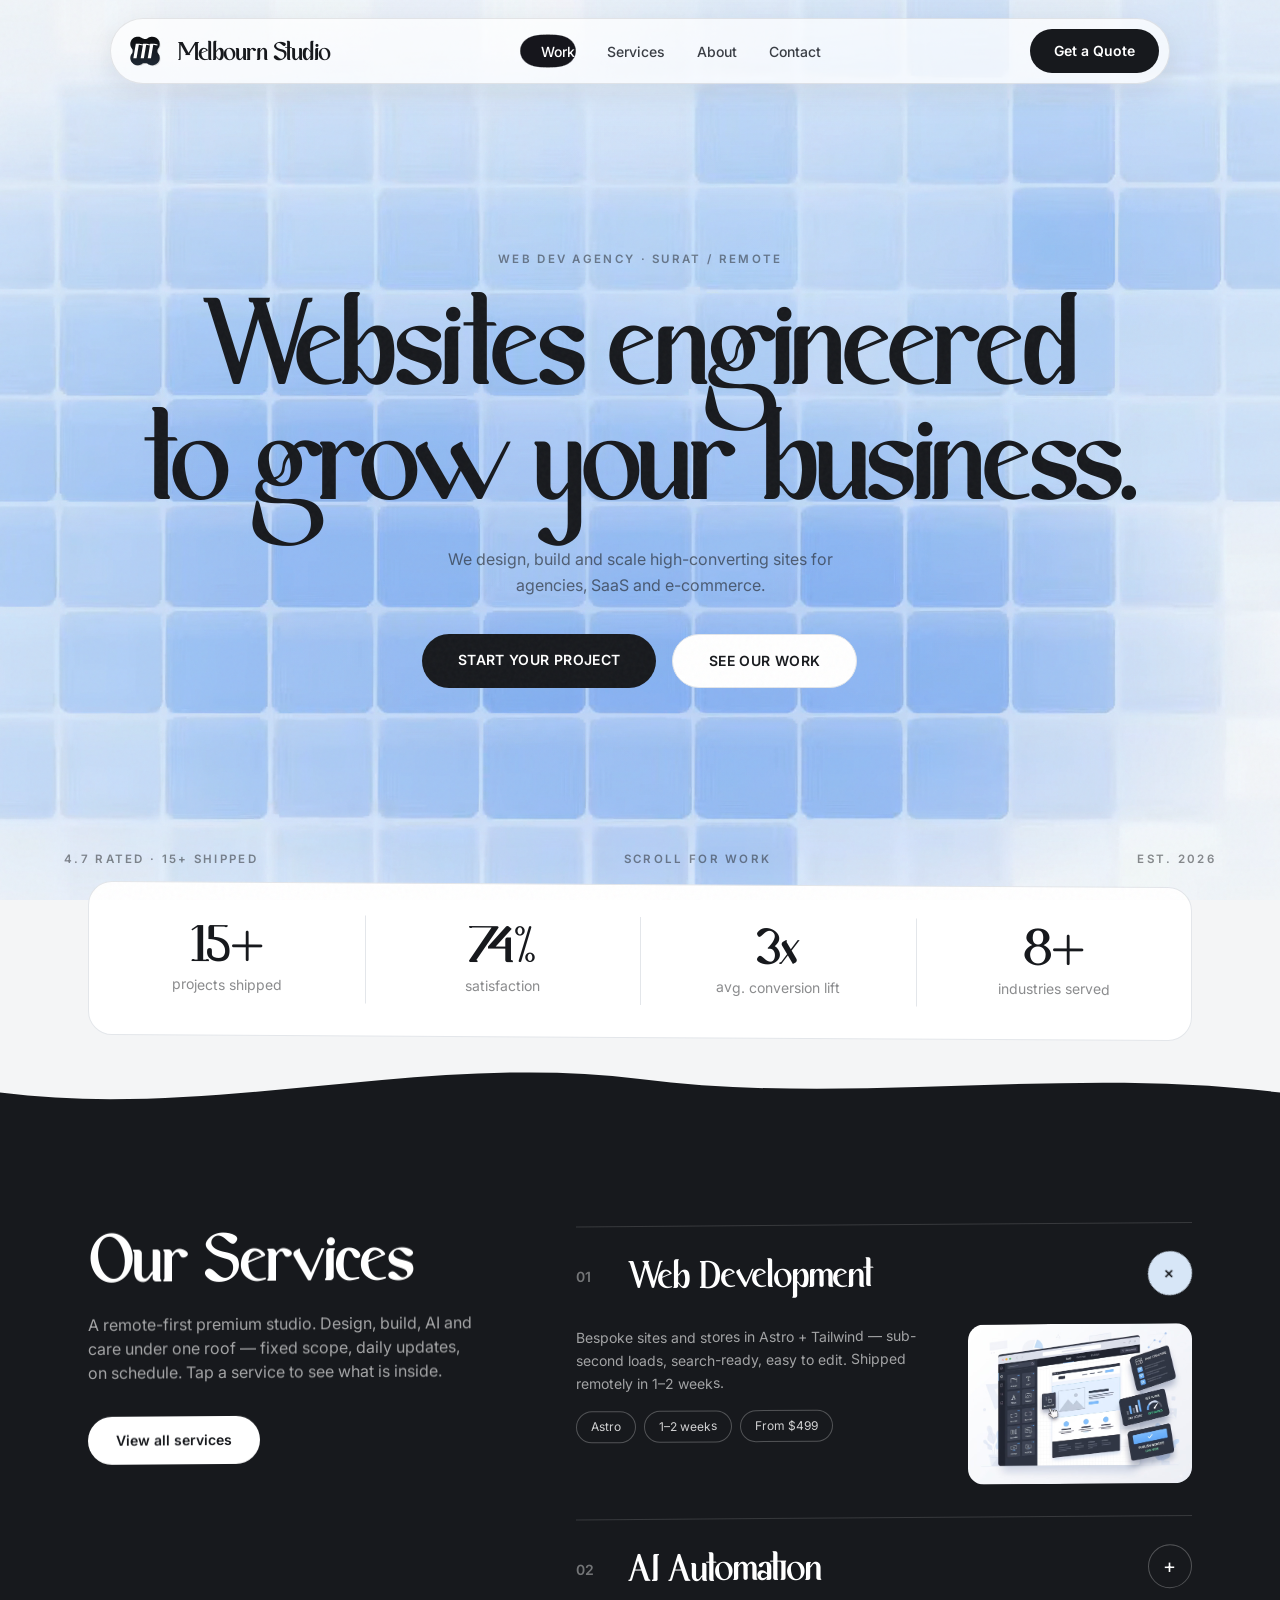
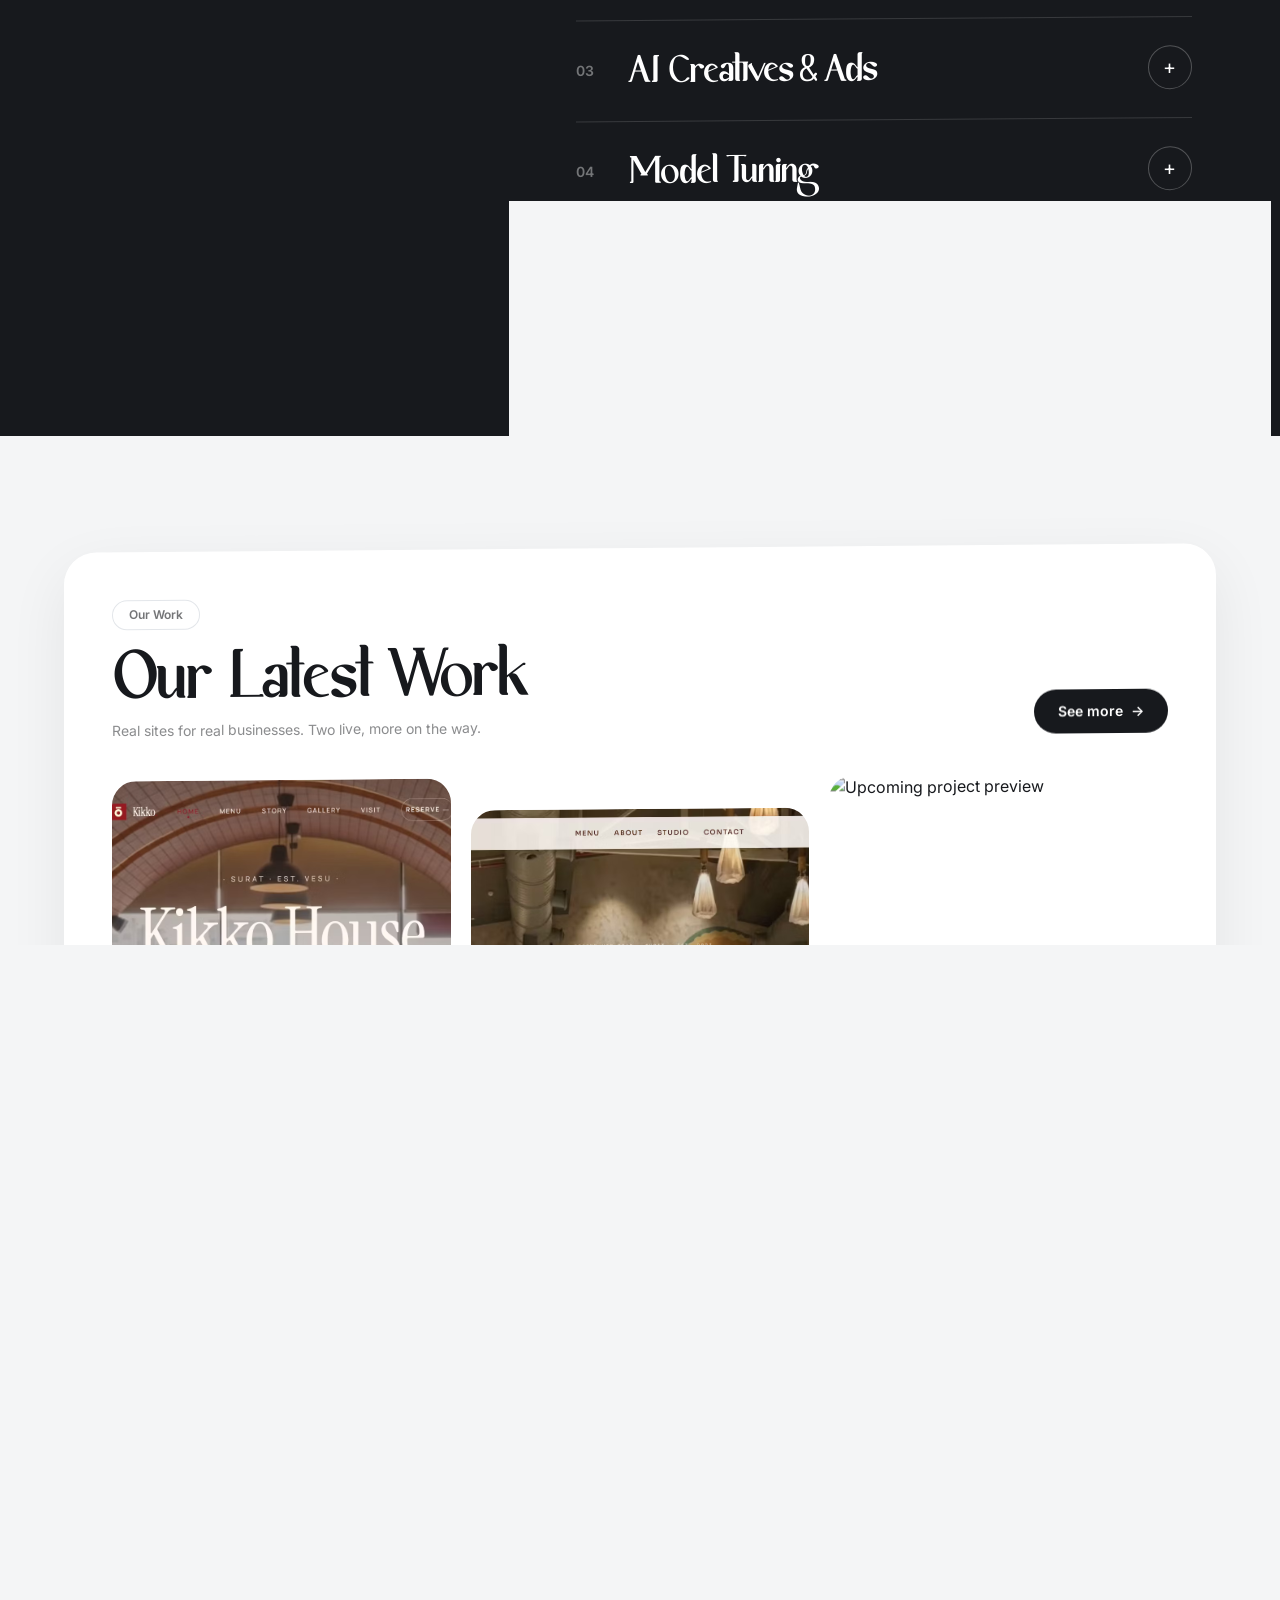
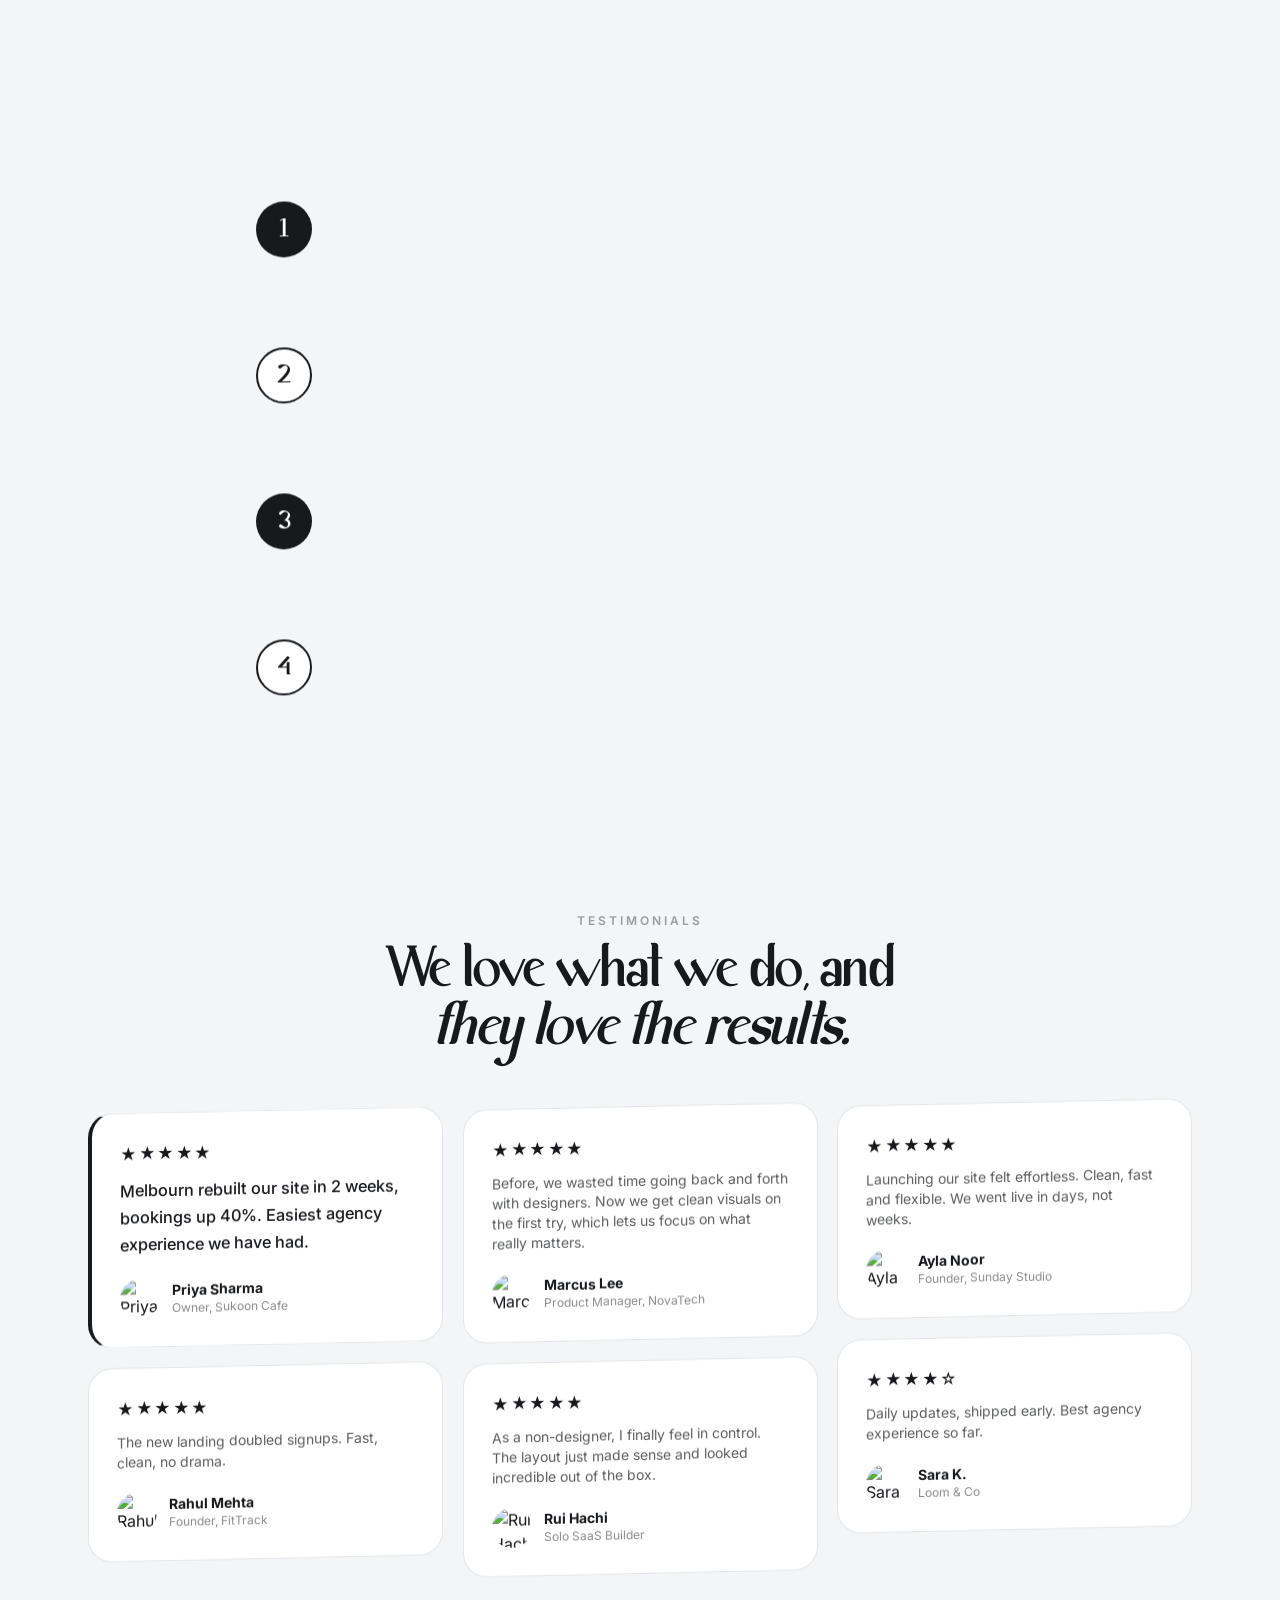
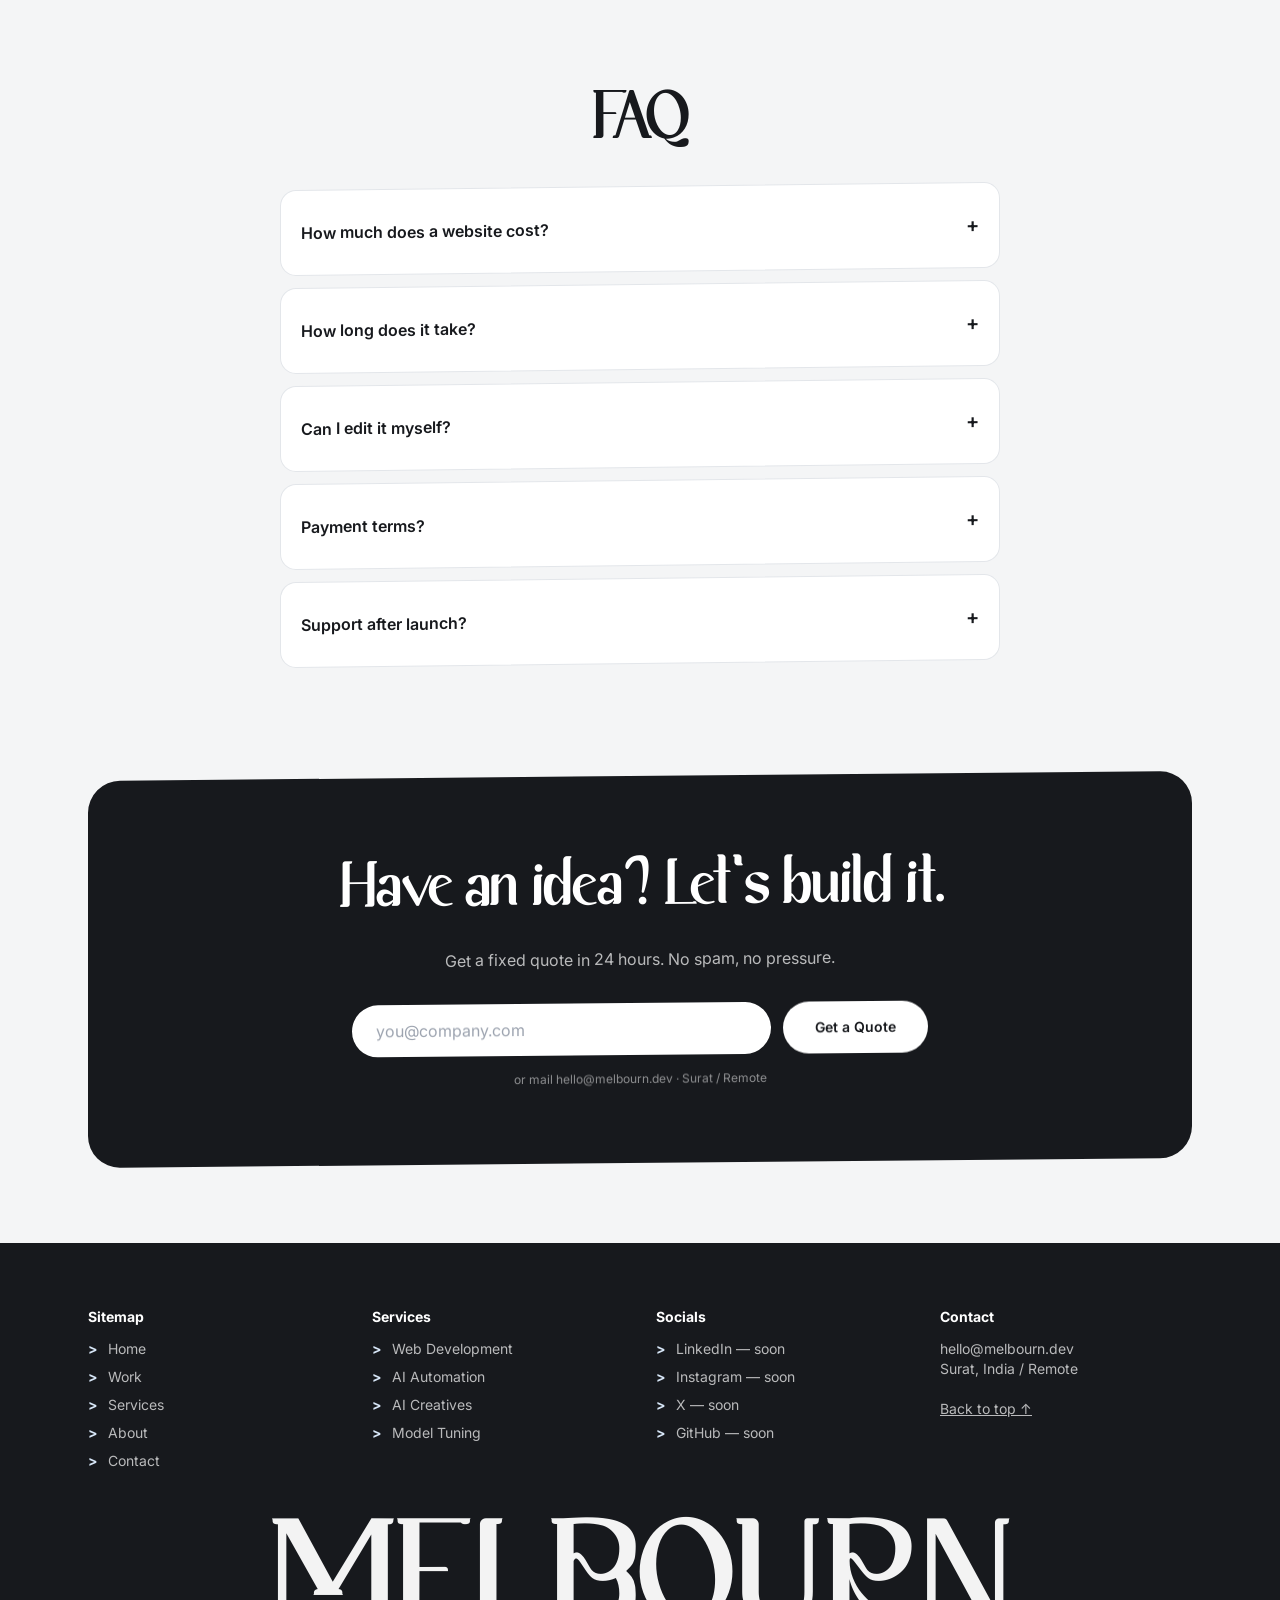
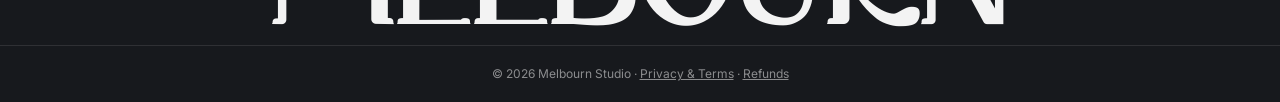
==== commit 3ed18c73: "Melbourn Studio build 2026-09-10" ====
--- a/index.html
+++ b/index.html
@@ -1,2 +1,2 @@
-<!DOCTYPE html><html lang="en"> <head><meta charset="utf-8"><meta name="viewport" content="width=device-width, initial-scale=1"><title>Melbourn Studio — Web Design &amp; Development Agency</title><meta name="description" content="We build fast, SEO-ready websites and web apps that convert. See our work and get a quote in 24h."><link rel="canonical" href="https://melbourn.dev/"><meta name="theme-color" content="#17191D"><meta property="og:type" content="website"><meta property="og:site_name" content="Melbourn Studio"><meta property="og:title" content="Melbourn Studio — Web Design &#38; Development Agency"><meta property="og:description" content="We build fast, SEO-ready websites and web apps that convert. See our work and get a quote in 24h."><meta property="og:url" content="https://melbourn.dev/"><meta property="og:image" content="https://melbourn.dev/favicon.svg"><meta name="twitter:card" content="summary"><meta name="twitter:title" content="Melbourn Studio — Web Design &#38; Development Agency"><meta name="twitter:description" content="We build fast, SEO-ready websites and web apps that convert. See our work and get a quote in 24h."><meta name="twitter:image" content="https://melbourn.dev/favicon.svg"><script type="application/ld+json">{"@context":"https://schema.org","@type":"ProfessionalService","name":"Melbourn Studio","url":"https://melbourn.dev","email":"hello@melbourn.dev","address":{"@type":"PostalAddress","addressLocality":"Surat","addressCountry":"IN"},"priceRange":"$99 - $799+"}</script><link rel="icon" type="image/svg+xml" href="/favicon.svg"><link rel="preconnect" href="https://fonts.googleapis.com"><link rel="preconnect" href="https://fonts.gstatic.com" crossorigin><link href="https://fonts.googleapis.com/css2?family=Inter:wght@400;500;600;700&display=swap" rel="stylesheet"><meta name="astro-view-transitions-enabled" content="true"><meta name="astro-view-transitions-fallback" content="animate"><style>#blind[data-astro-cid-iad6t2pe]{position:fixed;inset:0;z-index:90;display:flex;pointer-events:none;visibility:hidden}#blind[data-astro-cid-iad6t2pe].is-cover,#blind[data-astro-cid-iad6t2pe].is-leave{visibility:visible;pointer-events:all}.blind-panel[data-astro-cid-iad6t2pe]{flex:1 1 0;background:#17191d;transform:translateY(101%);transition:transform .55s cubic-bezier(.16,1,.3,1);will-change:transform}.blind-panel[data-astro-cid-iad6t2pe]:nth-child(1){transition-delay:0s}.blind-panel[data-astro-cid-iad6t2pe]:nth-child(2){transition-delay:.08s}.blind-panel[data-astro-cid-iad6t2pe]:nth-child(3){transition-delay:.16s}.blind-panel[data-astro-cid-iad6t2pe]:nth-child(4){transition-delay:.24s}.blind-panel[data-astro-cid-iad6t2pe]:nth-child(5){transition-delay:.32s}#blind[data-astro-cid-iad6t2pe].is-cover .blind-panel[data-astro-cid-iad6t2pe]{transform:translateY(0)}#blind[data-astro-cid-iad6t2pe].is-leave .blind-panel[data-astro-cid-iad6t2pe]{transform:translateY(-101%)}.blind-word[data-astro-cid-iad6t2pe]{position:absolute;inset:0;display:flex;align-items:center;justify-content:center;margin:0;color:#fff;font-family:Kryshna,Inter,sans-serif;font-weight:400;font-size:clamp(2rem,6vw,4rem);letter-spacing:.02em;opacity:0;transition:opacity .3s ease .3s}#blind[data-astro-cid-iad6t2pe].is-cover .blind-word[data-astro-cid-iad6t2pe]{opacity:1}#blind[data-astro-cid-iad6t2pe].is-leave .blind-word[data-astro-cid-iad6t2pe]{opacity:0;transition-delay:0s}@media (prefers-reduced-motion: reduce){.blind-panel[data-astro-cid-iad6t2pe],.blind-word[data-astro-cid-iad6t2pe]{transition:none}}@keyframes astroFadeInOut{0%{opacity:1}to{opacity:0}}@keyframes astroFadeIn{0%{opacity:0;mix-blend-mode:plus-lighter}to{opacity:1;mix-blend-mode:plus-lighter}}@keyframes astroFadeOut{0%{opacity:1;mix-blend-mode:plus-lighter}to{opacity:0;mix-blend-mode:plus-lighter}}@keyframes astroSlideFromRight{0%{transform:translate(100%)}}@keyframes astroSlideFromLeft{0%{transform:translate(-100%)}}@keyframes astroSlideToRight{to{transform:translate(100%)}}@keyframes astroSlideToLeft{to{transform:translate(-100%)}}@media (prefers-reduced-motion){::view-transition-group(*),::view-transition-old(*),::view-transition-new(*){animation:none!important}[data-astro-transition-scope]{animation:none!important}}.astro-route-announcer{position:absolute;left:0;top:0;clip:rect(0 0 0 0);clip-path:inset(50%);overflow:hidden;white-space:nowrap;width:1px;height:1px}*,:before,:after{--tw-border-spacing-x: 0;--tw-border-spacing-y: 0;--tw-translate-x: 0;--tw-translate-y: 0;--tw-rotate: 0;--tw-skew-x: 0;--tw-skew-y: 0;--tw-scale-x: 1;--tw-scale-y: 1;--tw-pan-x: ;--tw-pan-y: ;--tw-pinch-zoom: ;--tw-scroll-snap-strictness: proximity;--tw-gradient-from-position: ;--tw-gradient-via-position: ;--tw-gradient-to-position: ;--tw-ordinal: ;--tw-slashed-zero: ;--tw-numeric-figure: ;--tw-numeric-spacing: ;--tw-numeric-fraction: ;--tw-ring-inset: ;--tw-ring-offset-width: 0px;--tw-ring-offset-color: #fff;--tw-ring-color: rgb(59 130 246 / .5);--tw-ring-offset-shadow: 0 0 #0000;--tw-ring-shadow: 0 0 #0000;--tw-shadow: 0 0 #0000;--tw-shadow-colored: 0 0 #0000;--tw-blur: ;--tw-brightness: ;--tw-contrast: ;--tw-grayscale: ;--tw-hue-rotate: ;--tw-invert: ;--tw-saturate: ;--tw-sepia: ;--tw-drop-shadow: ;--tw-backdrop-blur: ;--tw-backdrop-brightness: ;--tw-backdrop-contrast: ;--tw-backdrop-grayscale: ;--tw-backdrop-hue-rotate: ;--tw-backdrop-invert: ;--tw-backdrop-opacity: ;--tw-backdrop-saturate: ;--tw-backdrop-sepia: ;--tw-contain-size: ;--tw-contain-layout: ;--tw-contain-paint: ;--tw-contain-style: }::backdrop{--tw-border-spacing-x: 0;--tw-border-spacing-y: 0;--tw-translate-x: 0;--tw-translate-y: 0;--tw-rotate: 0;--tw-skew-x: 0;--tw-skew-y: 0;--tw-scale-x: 1;--tw-scale-y: 1;--tw-pan-x: ;--tw-pan-y: ;--tw-pinch-zoom: ;--tw-scroll-snap-strictness: proximity;--tw-gradient-from-position: ;--tw-gradient-via-position: ;--tw-gradient-to-position: ;--tw-ordinal: ;--tw-slashed-zero: ;--tw-numeric-figure: ;--tw-numeric-spacing: ;--tw-numeric-fraction: ;--tw-ring-inset: ;--tw-ring-offset-width: 0px;--tw-ring-offset-color: #fff;--tw-ring-color: rgb(59 130 246 / .5);--tw-ring-offset-shadow: 0 0 #0000;--tw-ring-shadow: 0 0 #0000;--tw-shadow: 0 0 #0000;--tw-shadow-colored: 0 0 #0000;--tw-blur: ;--tw-brightness: ;--tw-contrast: ;--tw-grayscale: ;--tw-hue-rotate: ;--tw-invert: ;--tw-saturate: ;--tw-sepia: ;--tw-drop-shadow: ;--tw-backdrop-blur: ;--tw-backdrop-brightness: ;--tw-backdrop-contrast: ;--tw-backdrop-grayscale: ;--tw-backdrop-hue-rotate: ;--tw-backdrop-invert: ;--tw-backdrop-opacity: ;--tw-backdrop-saturate: ;--tw-backdrop-sepia: ;--tw-contain-size: ;--tw-contain-layout: ;--tw-contain-paint: ;--tw-contain-style: }*,:before,:after{box-sizing:border-box;border-width:0;border-style:solid;border-color:#e5e7eb}:before,:after{--tw-content: ""}html,:host{line-height:1.5;-webkit-text-size-adjust:100%;-moz-tab-size:4;-o-tab-size:4;tab-size:4;font-family:ui-sans-serif,system-ui,sans-serif,"Apple Color Emoji","Segoe UI Emoji",Segoe UI Symbol,"Noto Color Emoji";font-feature-settings:normal;font-variation-settings:normal;-webkit-tap-highlight-color:transparent}body{margin:0;line-height:inherit}hr{height:0;color:inherit;border-top-width:1px}abbr:where([title]){-webkit-text-decoration:underline dotted;text-decoration:underline dotted}h1,h2,h3,h4,h5,h6{font-size:inherit;font-weight:inherit}a{color:inherit;text-decoration:inherit}b,strong{font-weight:bolder}code,kbd,samp,pre{font-family:ui-monospace,SFMono-Regular,Menlo,Monaco,Consolas,Liberation Mono,Courier New,monospace;font-feature-settings:normal;font-variation-settings:normal;font-size:1em}small{font-size:80%}sub,sup{font-size:75%;line-height:0;position:relative;vertical-align:baseline}sub{bottom:-.25em}sup{top:-.5em}table{text-indent:0;border-color:inherit;border-collapse:collapse}button,input,optgroup,select,textarea{font-family:inherit;font-feature-settings:inherit;font-variation-settings:inherit;font-size:100%;font-weight:inherit;line-height:inherit;letter-spacing:inherit;color:inherit;margin:0;padding:0}button,select{text-transform:none}button,input:where([type=button]),input:where([type=reset]),input:where([type=submit]){-webkit-appearance:button;background-color:transparent;background-image:none}:-moz-focusring{outline:auto}:-moz-ui-invalid{box-shadow:none}progress{vertical-align:baseline}::-webkit-inner-spin-button,::-webkit-outer-spin-button{height:auto}[type=search]{-webkit-appearance:textfield;outline-offset:-2px}::-webkit-search-decoration{-webkit-appearance:none}::-webkit-file-upload-button{-webkit-appearance:button;font:inherit}summary{display:list-item}blockquote,dl,dd,h1,h2,h3,h4,h5,h6,hr,figure,p,pre{margin:0}fieldset{margin:0;padding:0}legend{padding:0}ol,ul,menu{list-style:none;margin:0;padding:0}dialog{padding:0}textarea{resize:vertical}input::-moz-placeholder,textarea::-moz-placeholder{opacity:1;color:#9ca3af}input::placeholder,textarea::placeholder{opacity:1;color:#9ca3af}button,[role=button]{cursor:pointer}:disabled{cursor:default}img,svg,video,canvas,audio,iframe,embed,object{display:block;vertical-align:middle}img,video{max-width:100%;height:auto}[hidden]:where(:not([hidden=until-found])){display:none}.sr-only{position:absolute;width:1px;height:1px;padding:0;margin:-1px;overflow:hidden;clip:rect(0,0,0,0);white-space:nowrap;border-width:0}.visible{visibility:visible}.fixed{position:fixed}.absolute{position:absolute}.relative{position:relative}.sticky{position:sticky}.inset-0{inset:0}.inset-x-4{left:1rem;right:1rem}.bottom-2{bottom:.5rem}.bottom-3{bottom:.75rem}.bottom-4{bottom:1rem}.left-\[10px\]{left:10px}.left-\[27px\]{left:27px}.top-2{top:.5rem}.top-28{top:7rem}.top-3{top:.75rem}.z-10{z-index:10}.order-1{order:1}.order-2{order:2}.mx-auto{margin-left:auto;margin-right:auto}.my-12{margin-top:3rem;margin-bottom:3rem}.-mt-4{margin-top:-1rem}.mb-3{margin-bottom:.75rem}.mt-1{margin-top:.25rem}.mt-10{margin-top:2.5rem}.mt-12{margin-top:3rem}.mt-2{margin-top:.5rem}.mt-3{margin-top:.75rem}.mt-4{margin-top:1rem}.mt-5{margin-top:1.25rem}.mt-6{margin-top:1.5rem}.mt-7{margin-top:1.75rem}.mt-8{margin-top:2rem}.mt-9{margin-top:2.25rem}.block{display:block}.inline-block{display:inline-block}.flex{display:flex}.grid{display:grid}.hidden{display:none}.aspect-\[3\/4\]{aspect-ratio:3/4}.aspect-\[4\/3\]{aspect-ratio:4/3}.aspect-\[5\/6\]{aspect-ratio:5/6}.h-10{height:2.5rem}.h-11{height:2.75rem}.h-12{height:3rem}.h-14{height:3.5rem}.h-9{height:2.25rem}.h-full{height:100%}.min-h-\[100dvh\]{min-height:100dvh}.min-h-\[44px\]{min-height:44px}.min-h-\[48px\]{min-height:48px}.min-h-\[52px\]{min-height:52px}.min-h-\[92dvh\]{min-height:92dvh}.w-10{width:2.5rem}.w-11{width:2.75rem}.w-12{width:3rem}.w-14{width:3.5rem}.w-8{width:2rem}.w-9{width:2.25rem}.w-full{width:100%}.w-px{width:1px}.min-w-0{min-width:0px}.max-w-3xl{max-width:48rem}.max-w-4xl{max-width:56rem}.max-w-5xl{max-width:64rem}.max-w-6xl{max-width:72rem}.max-w-md{max-width:28rem}.max-w-sm{max-width:24rem}.max-w-xl{max-width:36rem}.flex-1{flex:1 1 0%}.shrink-0{flex-shrink:0}.grow{flex-grow:1}.transform{transform:translate(var(--tw-translate-x),var(--tw-translate-y)) rotate(var(--tw-rotate)) skew(var(--tw-skew-x)) skewY(var(--tw-skew-y)) scaleX(var(--tw-scale-x)) scaleY(var(--tw-scale-y))}.select-none{-webkit-user-select:none;-moz-user-select:none;user-select:none}.resize{resize:both}.grid-cols-2{grid-template-columns:repeat(2,minmax(0,1fr))}.grid-cols-3{grid-template-columns:repeat(3,minmax(0,1fr))}.flex-col{flex-direction:column}.flex-wrap{flex-wrap:wrap}.items-start{align-items:flex-start}.items-end{align-items:flex-end}.items-center{align-items:center}.items-baseline{align-items:baseline}.justify-center{justify-content:center}.justify-between{justify-content:space-between}.gap-1{gap:.25rem}.gap-10{gap:2.5rem}.gap-12{gap:3rem}.gap-2{gap:.5rem}.gap-3{gap:.75rem}.gap-4{gap:1rem}.gap-5{gap:1.25rem}.gap-6{gap:1.5rem}.gap-8{gap:2rem}.space-y-10>:not([hidden])~:not([hidden]){--tw-space-y-reverse: 0;margin-top:calc(2.5rem * calc(1 - var(--tw-space-y-reverse)));margin-bottom:calc(2.5rem * var(--tw-space-y-reverse))}.space-y-2>:not([hidden])~:not([hidden]){--tw-space-y-reverse: 0;margin-top:calc(.5rem * calc(1 - var(--tw-space-y-reverse)));margin-bottom:calc(.5rem * var(--tw-space-y-reverse))}.space-y-2\.5>:not([hidden])~:not([hidden]){--tw-space-y-reverse: 0;margin-top:calc(.625rem * calc(1 - var(--tw-space-y-reverse)));margin-bottom:calc(.625rem * var(--tw-space-y-reverse))}.space-y-3>:not([hidden])~:not([hidden]){--tw-space-y-reverse: 0;margin-top:calc(.75rem * calc(1 - var(--tw-space-y-reverse)));margin-bottom:calc(.75rem * var(--tw-space-y-reverse))}.space-y-4>:not([hidden])~:not([hidden]){--tw-space-y-reverse: 0;margin-top:calc(1rem * calc(1 - var(--tw-space-y-reverse)));margin-bottom:calc(1rem * var(--tw-space-y-reverse))}.space-y-6>:not([hidden])~:not([hidden]){--tw-space-y-reverse: 0;margin-top:calc(1.5rem * calc(1 - var(--tw-space-y-reverse)));margin-bottom:calc(1.5rem * var(--tw-space-y-reverse))}.space-y-8>:not([hidden])~:not([hidden]){--tw-space-y-reverse: 0;margin-top:calc(2rem * calc(1 - var(--tw-space-y-reverse)));margin-bottom:calc(2rem * var(--tw-space-y-reverse))}.divide-line>:not([hidden])~:not([hidden]){--tw-divide-opacity: 1;border-color:rgb(227 230 234 / var(--tw-divide-opacity, 1))}.self-start{align-self:flex-start}.overflow-hidden{overflow:hidden}.overflow-x-hidden{overflow-x:hidden}.truncate{overflow:hidden;text-overflow:ellipsis;white-space:nowrap}.whitespace-nowrap{white-space:nowrap}.rounded-2xl{border-radius:1rem}.rounded-3xl{border-radius:1.5rem}.rounded-\[24px\]{border-radius:24px}.rounded-\[32px\]{border-radius:32px}.rounded-full{border-radius:9999px}.border{border-width:1px}.border-2{border-width:2px}.border-y{border-top-width:1px;border-bottom-width:1px}.border-t{border-top-width:1px}.border-char{--tw-border-opacity: 1;border-color:rgb(23 25 29 / var(--tw-border-opacity, 1))}.border-char\/10{border-color:#17191d1a}.border-line{--tw-border-opacity: 1;border-color:rgb(227 230 234 / var(--tw-border-opacity, 1))}.border-white\/10{border-color:#ffffff1a}.border-white\/15{border-color:#ffffff26}.border-white\/25{border-color:#ffffff40}.bg-char{--tw-bg-opacity: 1;background-color:rgb(23 25 29 / var(--tw-bg-opacity, 1))}.bg-char\/15{background-color:#17191d26}.bg-haze{--tw-bg-opacity: 1;background-color:rgb(215 230 247 / var(--tw-bg-opacity, 1))}.bg-haze\/50{background-color:#d7e6f780}.bg-white{--tw-bg-opacity: 1;background-color:rgb(255 255 255 / var(--tw-bg-opacity, 1))}.bg-white\/95{background-color:#fffffff2}.object-cover{-o-object-fit:cover;object-fit:cover}.p-10{padding:2.5rem}.p-4{padding:1rem}.p-5{padding:1.25rem}.p-6{padding:1.5rem}.p-7{padding:1.75rem}.p-8{padding:2rem}.px-4{padding-left:1rem;padding-right:1rem}.px-5{padding-left:1.25rem;padding-right:1.25rem}.px-6{padding-left:1.5rem;padding-right:1.5rem}.px-7{padding-left:1.75rem;padding-right:1.75rem}.px-8{padding-left:2rem;padding-right:2rem}.px-9{padding-left:2.25rem;padding-right:2.25rem}.py-1\.5{padding-top:.375rem;padding-bottom:.375rem}.py-16{padding-top:4rem;padding-bottom:4rem}.py-2{padding-top:.5rem;padding-bottom:.5rem}.py-20{padding-top:5rem;padding-bottom:5rem}.py-3{padding-top:.75rem;padding-bottom:.75rem}.py-3\.5{padding-top:.875rem;padding-bottom:.875rem}.py-4{padding-top:1rem;padding-bottom:1rem}.py-5{padding-top:1.25rem;padding-bottom:1.25rem}.py-7{padding-top:1.75rem;padding-bottom:1.75rem}.py-8{padding-top:2rem;padding-bottom:2rem}.pb-10{padding-bottom:2.5rem}.pb-12{padding-bottom:3rem}.pb-16{padding-bottom:4rem}.pb-20{padding-bottom:5rem}.pb-24{padding-bottom:6rem}.pb-8{padding-bottom:2rem}.pl-1{padding-left:.25rem}.pt-1{padding-top:.25rem}.pt-16{padding-top:4rem}.pt-28{padding-top:7rem}.pt-32{padding-top:8rem}.pt-40{padding-top:10rem}.text-left{text-align:left}.text-center{text-align:center}.font-head{font-family:Kryshna,Inter,sans-serif}.text-2xl{font-size:1.5rem;line-height:2rem}.text-3xl{font-size:1.875rem;line-height:2.25rem}.text-4xl{font-size:2.25rem;line-height:2.5rem}.text-5xl{font-size:3rem;line-height:1}.text-sm{font-size:.875rem;line-height:1.25rem}.text-xl{font-size:1.25rem;line-height:1.75rem}.text-xs{font-size:.75rem;line-height:1rem}.font-bold{font-weight:700}.font-medium{font-weight:500}.font-semibold{font-weight:600}.uppercase{text-transform:uppercase}.italic{font-style:italic}.leading-none{line-height:1}.leading-relaxed{line-height:1.625}.tracking-\[\.25em\]{letter-spacing:.25em}.tracking-\[\.2em\]{letter-spacing:.2em}.tracking-wide{letter-spacing:.025em}.tracking-widest{letter-spacing:.1em}.text-char{--tw-text-opacity: 1;color:rgb(23 25 29 / var(--tw-text-opacity, 1))}.text-char\/40{color:#17191d66}.text-char\/50{color:#17191d80}.text-char\/60{color:#17191d99}.text-char\/70{color:#17191db3}.text-white{--tw-text-opacity: 1;color:rgb(255 255 255 / var(--tw-text-opacity, 1))}.text-white\/40{color:#fff6}.text-white\/50{color:#ffffff80}.text-white\/60{color:#fff9}.text-white\/70{color:#ffffffb3}.text-white\/95{color:#fffffff2}.underline{text-decoration-line:underline}.antialiased{-webkit-font-smoothing:antialiased;-moz-osx-font-smoothing:grayscale}.shadow-\[0_20px_60px_rgba\(23\,25\,29\,\.07\)\]{--tw-shadow: 0 20px 60px rgba(23,25,29,.07);--tw-shadow-colored: 0 20px 60px var(--tw-shadow-color);box-shadow:var(--tw-ring-offset-shadow, 0 0 #0000),var(--tw-ring-shadow, 0 0 #0000),var(--tw-shadow)}.shadow-\[0_20px_60px_rgba\(23\,25\,29\,\.12\)\]{--tw-shadow: 0 20px 60px rgba(23,25,29,.12);--tw-shadow-colored: 0 20px 60px var(--tw-shadow-color);box-shadow:var(--tw-ring-offset-shadow, 0 0 #0000),var(--tw-ring-shadow, 0 0 #0000),var(--tw-shadow)}.outline-none{outline:2px solid transparent;outline-offset:2px}.blur{--tw-blur: blur(8px);filter:var(--tw-blur) var(--tw-brightness) var(--tw-contrast) var(--tw-grayscale) var(--tw-hue-rotate) var(--tw-invert) var(--tw-saturate) var(--tw-sepia) var(--tw-drop-shadow)}.filter{filter:var(--tw-blur) var(--tw-brightness) var(--tw-contrast) var(--tw-grayscale) var(--tw-hue-rotate) var(--tw-invert) var(--tw-saturate) var(--tw-sepia) var(--tw-drop-shadow)}.transition{transition-property:color,background-color,border-color,text-decoration-color,fill,stroke,opacity,box-shadow,transform,filter,backdrop-filter;transition-timing-function:cubic-bezier(.4,0,.2,1);transition-duration:.15s}:root{--spring-snappy: linear(0, .009, .035 2.1%, .141 4.4%, .723 12.9%, .938 16.7%, 1.017 19.4%, 1.067 22.5%, 1.089 26%, 1.079 30.3%, 1.049 36%, 1.024 42.6%, 1.011 50.3%, 1.004 59.2%, 1.001 69.3%, 1);--spring-smooth: linear(0, .004, .016 2.3%, .063 4.7%, .141 7.2%, .25 9.9%, .601 16.5%, .815 21%, .929 25.2%, .987 29%, 1.025 33.5%, 1.042 38%, 1.04 43.5%, 1.027 50%, 1.013 57.5%, 1.005 67%, 1.001 79%, 1);--m3-emphasized: cubic-bezier(.05, .7, .1, 1);--ease-out: cubic-bezier(.16, 1, .3, 1);--ease-in-out: cubic-bezier(.65, 0, .35, 1);--ease-snap: cubic-bezier(.22, 1, .36, 1)}@font-face{font-family:Kryshna;src:url(/kryshna.ttf) format("truetype");font-display:swap}html{scroll-behavior:smooth}body{font-family:Inter,sans-serif;background:#f4f5f6;color:#17191d;overflow-x:clip}.font-head{font-family:Kryshna,Inter,sans-serif;font-weight:400}:focus-visible{outline:3px solid #17191D;outline-offset:3px;border-radius:6px}.on-dark :focus-visible{outline-color:#d7e6f7}section[id],article[id]{scroll-margin-top:110px}a,button,summary{touch-action:manipulation;cursor:pointer}.btn-pill{border-radius:999px;transition:transform .5s var(--ease-snap),box-shadow .5s var(--ease-snap),filter .3s var(--ease-snap);will-change:transform}.btn-pill:hover{transform:translateY(-2px);box-shadow:0 12px 24px #17191d2e}.btn-pill:active{transform:scale(.96);box-shadow:inset 0 2px 8px #00000026;transition-duration:.1s}#navWrap{position:fixed;top:18px;left:0;right:0;z-index:50;display:flex;flex-direction:column;align-items:center;padding:0 16px}#navPill{width:min(1060px,100%);background:#ffffffb8;border:1px solid rgba(23,25,29,.1);border-radius:999px;display:flex;align-items:center;justify-content:space-between;gap:8px;padding:10px 10px 10px 14px;transition:width .5s var(--m3-emphasized),height .5s var(--m3-emphasized),border-radius .5s var(--m3-emphasized),padding .5s var(--m3-emphasized),box-shadow .4s var(--ease-out);box-shadow:0 8px 30px #17191d14}#navWrap.mini #navPill{width:60px;height:60px;padding:0;justify-content:center;border-radius:50%;cursor:pointer;overflow:hidden}#navWrap.mini .nav-links,#navWrap.mini .nav-cta,#navWrap.mini #navPill>a,#navWrap.mini .nav-tools{display:none}#navWrap.mini .nav-burger{display:flex!important}.nav-burger{display:none;align-items:center;justify-content:center;width:100%;height:100%}.nav-tools{display:flex;align-items:center;gap:6px;flex-shrink:0}.menu-btn{width:44px;height:44px;border-radius:50%;display:inline-flex;align-items:center;justify-content:center;border:1px solid rgba(23,25,29,.12);color:#17191d;background:transparent;transition:background .25s var(--ease-snap),transform .25s var(--ease-snap)}.menu-btn:hover{background:#17191d0f}.menu-btn:active{transform:scale(.94)}.menu-btn .icon-close{display:none}.menu-btn[aria-expanded=true] .icon-close{display:block}.menu-btn[aria-expanded=true] .icon-open{display:none}@media (max-width: 400px){.nav-brand-text{display:none}}#mobileMenu{display:grid;grid-template-rows:0fr;transition:grid-template-rows .4s var(--ease-out);width:min(1060px,100%)}#mobileMenu.open{grid-template-rows:1fr}#mobileMenu .mm-inner{overflow:hidden}.mm-card{border-radius:24px;padding:10px;margin-top:8px;box-shadow:0 20px 50px #17191d24}.mm-card a{display:flex;align-items:center;min-height:52px;padding:0 18px;border-radius:16px;font-weight:600;font-size:15px}.mm-card a:hover{background:#17191d0f}.mm-card a.mm-cta{justify-content:center;margin-top:6px}.nav-links a{padding:8px 14px;border-radius:999px;font-size:14px;font-weight:500;color:#3a3e45;min-height:44px;display:inline-flex;align-items:center}.nav-links a:hover,.nav-links a[aria-current=page]{background:#17191d;color:#fff}.nav-links{position:relative}.nav-links a{position:relative;z-index:1}.goo-layer{position:absolute;inset:-6px -10px;z-index:0;filter:url(#goo);pointer-events:none}.goo-blob,.goo-drop{position:absolute;top:50%;left:0;background:#17191d;border-radius:999px;opacity:0}.goo-blob{height:34px;margin-top:-17px;width:60px;will-change:transform,width;transition:transform .45s cubic-bezier(.34,1.4,.64,1),width .45s cubic-bezier(.34,1.4,.64,1),opacity .25s var(--ease-out)}.goo-drop{height:16px;width:16px;margin-top:-8px}.goo-layer.live .goo-blob{opacity:1}.goo-blob.squish{transform-origin:center;scale:1.18 .82}.goo-on .nav-links a:hover{background:transparent}.goo-on .nav-links a.lit{color:#fff}.hero-h{font-size:clamp(3rem,9vw,8.5rem);line-height:1;letter-spacing:-.01em;text-wrap:balance;max-width:18ch;margin-inline:auto}.sec-h{font-size:clamp(2.2rem,5vw,4rem);line-height:1.05}.eyebrow{font-size:.72rem;letter-spacing:.2em;text-transform:uppercase;color:#17191d80;font-weight:600}.on-dark .eyebrow{color:#ffffff8c}.hero-eyebrow{font-size:.72rem;letter-spacing:.2em;text-transform:uppercase;color:#17191d80;font-weight:600}.hero-sub{font-size:clamp(1rem,1.25vw,1.2rem);line-height:1.6;max-width:45ch}.hero-cta{transition:transform .5s var(--ease-out),box-shadow .5s var(--ease-out)}.hero-cta:hover{transform:translateY(-2px);box-shadow:0 8px 30px #17191d29}.hero-cta:active{transform:translateY(0) scale(.98)}.metric-number{font-variant-numeric:tabular-nums}.err-404{font-size:clamp(6rem,24vw,20rem);line-height:.9}.svc-row{border-top:1px solid rgba(255,255,255,.14)}.svc-row:last-child{border-bottom:1px solid rgba(255,255,255,.14)}.svc-body{display:grid;grid-template-rows:0fr;transition:grid-template-rows .45s var(--ease-out)}.svc-row.open .svc-body{grid-template-rows:1fr}.svc-inner{overflow:hidden}.svc-plus{transition:transform .35s var(--ease-out),background .3s var(--ease-snap),color .3s var(--ease-snap)}.svc-row.open .svc-plus{transform:rotate(45deg);background:#d7e6f7;border-color:#d7e6f7;color:#17191d}.tag{border:1px solid rgba(23,25,29,.2);border-radius:999px;padding:6px 14px;font-size:12px;color:#17191db3;white-space:nowrap}.on-dark .tag{border-color:#ffffff40;color:#fffc}.tick{width:22px;height:22px;border-radius:999px;background:#d7e6f7;color:#17191d;display:inline-flex;align-items:center;justify-content:center;font-size:13px;font-weight:700;flex-shrink:0}.svc-img{transition:transform .6s var(--ease-out)}.svc-row:hover .svc-img{transform:scale(1.03)}.work-card img{transition:transform .6s var(--ease-out)}.work-card:hover img{transform:scale(1.05)}.arrow-btn{transition:background .3s var(--ease-snap),transform .3s var(--ease-snap)}.work-card:hover .arrow-btn{background:#17191d;color:#fff;transform:rotate(-45deg)}.masonry{-moz-columns:1;columns:1;-moz-column-gap:20px;column-gap:20px}@media (min-width: 768px){.masonry{-moz-columns:3;columns:3}}.masonry>div{-moz-column-break-inside:avoid;break-inside:avoid;margin-bottom:20px;transition:transform .35s var(--ease-out),box-shadow .35s var(--ease-out)}.masonry>div:hover{transform:translateY(-5px);box-shadow:0 22px 44px #17191d1f}details summary::-webkit-details-marker{display:none}details[open] .faq-plus{transform:rotate(45deg)}.faq-plus{transition:transform .25s var(--ease-snap)}details[open]>summary~*{animation:faqIn .35s var(--ease-out)}@keyframes faqIn{0%{opacity:0;transform:translateY(-6px)}}.typo-footer{font-size:clamp(48px,11vw,170px);line-height:.9}.flink:before{content:">";margin-right:10px;color:#d7e6f7;font-weight:700}.toc-link{display:flex;gap:12px;align-items:flex-start;padding:7px 0;font-size:13px;color:#17191d8c;font-weight:500;min-height:32px}.toc-link .dot{width:11px;height:11px;border-radius:999px;border:2px solid rgba(23,25,29,.25);background:#f4f5f6;margin-top:4px;flex-shrink:0;transition:background .25s var(--ease-snap),border-color .25s var(--ease-snap),transform .25s var(--ease-snap)}.toc-link:hover{color:#17191d}.toc-link.active{color:#17191d;font-weight:700}.toc-link.active .dot{background:#17191d;border-color:#17191d}.toc-group{font-size:11px;font-weight:700;letter-spacing:.18em;text-transform:uppercase;color:#17191d66;margin:14px 0 4px}.legal-h3{font-size:1.05rem;font-weight:700;margin-top:1.6rem}.legal-p{font-size:.9rem;color:#17191da6;line-height:1.7;margin-top:.5rem}.step-num{width:56px;height:56px;border-radius:999px;background:#17191d;color:#fff;font-family:Kryshna,Inter,sans-serif;font-size:1.5rem;display:flex;align-items:center;justify-content:center;flex-shrink:0;position:relative;z-index:10}.step-num.alt{background:#fff;color:#17191d;border:2px solid #17191D}.refund-p{font-size:.9rem;color:#17191da6;line-height:1.7;margin-top:.5rem}.field{width:100%;border:1px solid #E3E6EA;border-radius:16px;padding:14px 18px;font-size:16px;background:#f4f5f6;min-height:52px}.field:focus{border-color:#17191d;outline:none;box-shadow:0 0 0 3px #d7e6f7}label.flabel{display:block;font-size:13px;font-weight:600;margin-bottom:6px}input[type=email]{min-height:48px;font-size:16px}@keyframes marquee-scroll{0%{transform:translate(0)}to{transform:translate(-50%)}}.marquee-track{animation:marquee-scroll 30s linear infinite;width:-moz-max-content;width:max-content}.marquee-track:hover{animation-play-state:paused}@media (prefers-reduced-motion: reduce){.marquee-track{animation:none}}.hero-video{position:absolute;inset:0;width:100%;height:100%;-o-object-fit:cover;object-fit:cover;opacity:.55;pointer-events:none}.rise{opacity:0;transform:translateY(30px);animation:rise .6s var(--ease-out) forwards;will-change:opacity,transform}@keyframes rise{to{opacity:1;transform:none}}.rv{opacity:0;transform:translateY(28px) skewY(var(--vskew, 0deg));transition:opacity .7s var(--ease-out),transform .7s var(--ease-out);transition-delay:var(--d,0s);will-change:opacity,transform}.rv.in{opacity:1;transform:skewY(var(--vskew, 0deg));will-change:auto}.flink,.u-link{position:relative;text-decoration:none;transition:color .3s var(--ease-snap)}.flink:after,.u-link:after{content:"";position:absolute;left:0;bottom:-2px;width:100%;height:1.5px;background:currentColor;transform:scaleX(0);transform-origin:right;transition:transform .4s var(--ease-snap)}.flink:hover:after,.u-link:hover:after{transform:scaleX(1);transform-origin:left}#scrollProgress{position:fixed;top:0;left:0;width:100%;height:3px;z-index:60;background:#17191d;transform-origin:left;transform:scaleX(0);pointer-events:none}@media (prefers-reduced-motion: reduce){.rise{animation:enter-fade .3s var(--ease-out) both;animation-delay:0ms}.rv{opacity:1;transform:none;filter:none;transition:none}.hero-video{display:none}.lift,.lift:hover,.masonry>div,.masonry>div:hover{transform:none}#scrollProgress{display:none}html{scroll-behavior:auto}}@keyframes enter-fade{0%{opacity:0}to{opacity:1}}.dropcap:first-letter{font-family:Kryshna,Inter,sans-serif;font-size:3.1em;float:left;line-height:.85;padding-right:.14em;color:#17191d}figcaption.cap{font-size:11px;letter-spacing:.14em;text-transform:uppercase;color:#17191d73;margin-top:10px}figcaption.cap:before{content:"— "}.pull{border-left:4px solid #17191D}.pull>p:nth-child(2){font-size:1.02rem;line-height:1.65;color:#17191d;font-weight:500}::-moz-selection{background:#d7e6f7;color:#17191d}::selection{background:#d7e6f7;color:#17191d}::-webkit-scrollbar{width:10px}::-webkit-scrollbar-track{background:#f4f5f6}::-webkit-scrollbar-thumb{background:#17191d;border-radius:999px;border:2px solid #F4F5F6}.lift{transition:transform .35s var(--ease-out),box-shadow .35s var(--ease-out)}.lift:hover{transform:translateY(-5px);box-shadow:0 22px 44px #17191d1f}#toTop{position:fixed;right:20px;bottom:20px;z-index:45;width:52px;height:52px;border-radius:50%;background:#17191d;color:#fff;display:flex;align-items:center;justify-content:center;opacity:0;transform:translateY(16px) scale(.9);pointer-events:none;transition:opacity .4s var(--ease-out),transform .4s var(--ease-out);box-shadow:0 12px 28px #17191d40}#toTop.show{opacity:1;transform:none;pointer-events:auto}#toTop:hover{transform:translateY(-3px)}.goo-js .goo-blob{transition:opacity .25s var(--ease-out),scale .25s var(--ease-out)}body:after{content:"";position:fixed;inset:0;z-index:40;pointer-events:none;background-image:url("data:image/svg+xml,%3Csvg viewBox='0 0 256 256' xmlns='http://www.w3.org/2000/svg'%3E%3Cfilter id='n'%3E%3CfeTurbulence type='fractalNoise' baseFrequency='0.9' numOctaves='4' stitchTiles='stitch'/%3E%3C/filter%3E%3Crect width='100%25' height='100%25' filter='url(%23n)' opacity='0.035'/%3E%3C/svg%3E")}.focus\:not-sr-only:focus{position:static;width:auto;height:auto;padding:0;margin:0;overflow:visible;clip:auto;white-space:normal}.focus\:fixed:focus{position:fixed}.focus\:left-3:focus{left:.75rem}.focus\:top-3:focus{top:.75rem}.focus\:z-\[100\]:focus{z-index:100}.focus\:rounded-full:focus{border-radius:9999px}.focus\:bg-char:focus{--tw-bg-opacity: 1;background-color:rgb(23 25 29 / var(--tw-bg-opacity, 1))}.focus\:px-5:focus{padding-left:1.25rem;padding-right:1.25rem}.focus\:py-3:focus{padding-top:.75rem;padding-bottom:.75rem}.focus\:text-sm:focus{font-size:.875rem;line-height:1.25rem}.focus\:text-white:focus{--tw-text-opacity: 1;color:rgb(255 255 255 / var(--tw-text-opacity, 1))}.disabled\:opacity-60:disabled{opacity:.6}@media (min-width: 640px){.sm\:block{display:block}.sm\:grid-cols-2{grid-template-columns:repeat(2,minmax(0,1fr))}.sm\:flex-row{flex-direction:row}}@media (min-width: 768px){.md\:sticky{position:sticky}.md\:top-28{top:7rem}.md\:order-1{order:1}.md\:order-2{order:2}.md\:mt-0{margin-top:0}.md\:mt-10{margin-top:2.5rem}.md\:block{display:block}.md\:inline-block{display:inline-block}.md\:flex{display:flex}.md\:inline-flex{display:inline-flex}.md\:hidden{display:none}.md\:h-40{height:10rem}.md\:w-56{width:14rem}.md\:grid-cols-2{grid-template-columns:repeat(2,minmax(0,1fr))}.md\:grid-cols-3{grid-template-columns:repeat(3,minmax(0,1fr))}.md\:grid-cols-4{grid-template-columns:repeat(4,minmax(0,1fr))}.md\:grid-cols-\[1fr_1\.4fr\]{grid-template-columns:1fr 1.4fr}.md\:grid-cols-\[240px_1fr\]{grid-template-columns:240px 1fr}.md\:gap-6{gap:1.5rem}.md\:space-y-8>:not([hidden])~:not([hidden]){--tw-space-y-reverse: 0;margin-top:calc(2rem * calc(1 - var(--tw-space-y-reverse)));margin-bottom:calc(2rem * var(--tw-space-y-reverse))}.md\:divide-x>:not([hidden])~:not([hidden]){--tw-divide-x-reverse: 0;border-right-width:calc(1px * var(--tw-divide-x-reverse));border-left-width:calc(1px * calc(1 - var(--tw-divide-x-reverse)))}.md\:p-12{padding:3rem}.md\:p-14{padding:3.5rem}.md\:p-16{padding:4rem}.md\:p-8{padding:2rem}.md\:px-8{padding-left:2rem;padding-right:2rem}.md\:py-24{padding-top:6rem;padding-bottom:6rem}.md\:py-28{padding-top:7rem;padding-bottom:7rem}.md\:pb-24{padding-bottom:6rem}.md\:pb-28{padding-bottom:7rem}.md\:pl-0{padding-left:0}.md\:pt-32{padding-top:8rem}.md\:text-4xl{font-size:2.25rem;line-height:2.5rem}.md\:text-5xl{font-size:3rem;line-height:1}}@media (min-width: 1024px){.lg\:translate-y-8{--tw-translate-y: 2rem;transform:translate(var(--tw-translate-x),var(--tw-translate-y)) rotate(var(--tw-rotate)) skew(var(--tw-skew-x)) skewY(var(--tw-skew-y)) scaleX(var(--tw-scale-x)) scaleY(var(--tw-scale-y))}.lg\:grid-cols-2{grid-template-columns:repeat(2,minmax(0,1fr))}.lg\:pb-10{padding-bottom:2.5rem}}
-</style><script type="module" src="/_astro/hoisted.BnXuRmNS.js"></script></head> <body class="antialiased">  <a href="#main" class="sr-only focus:not-sr-only focus:fixed focus:top-3 focus:left-3 focus:z-[100] focus:bg-char focus:text-white focus:px-5 focus:py-3 focus:rounded-full focus:text-sm">Skip to content</a> <div id="scrollProgress" aria-hidden="true"></div> <div id="navWrap"> <nav id="navPill" aria-label="Main nav"> <a href="/" class="flex items-center gap-3 min-w-0"> <img src="/favicon.svg" alt="Melbourn Studio logo" class="w-10 h-10 rounded-full object-cover shrink-0" width="40" height="40"> <span class="nav-brand-text font-head text-2xl leading-none pt-1 truncate">Melbourn Studio</span> </a> <div class="nav-links hidden md:flex items-center gap-1" id="gooNav"> <div class="goo-layer" aria-hidden="true"><span class="goo-blob"></span><span class="goo-drop"></span></div> <svg width="0" height="0" style="position:absolute" aria-hidden="true"><defs><filter id="goo" x="-20%" y="-60%" width="140%" height="220%"><feGaussianBlur in="SourceGraphic" stdDeviation="9" result="blur"></feGaussianBlur><feColorMatrix in="blur" mode="matrix" values="1 0 0 0 0  0 1 0 0 0  0 0 1 0 0  0 0 0 20 -10" result="goo"></feColorMatrix><feComposite in="SourceGraphic" in2="goo" operator="atop"></feComposite></filter></defs></svg> <a href="/#work">Work</a> <a href="/services">Services</a> <a href="/about">About</a> <a href="/contact">Contact</a> </div> <div class="nav-tools"> <a href="/contact" class="nav-cta btn-pill hidden md:inline-block bg-char text-white text-sm font-semibold px-6 py-3">Get a Quote</a> <button type="button" id="menuBtn" class="menu-btn md:hidden" aria-expanded="false" aria-controls="mobileMenu" aria-label="Open menu"> <svg class="icon-open" width="20" height="20" viewBox="0 0 24 24" fill="none" stroke="currentColor" stroke-width="2" stroke-linecap="round" aria-hidden="true"><path d="M4 7h16M4 12h16M4 17h16"></path></svg> <svg class="icon-close" width="20" height="20" viewBox="0 0 24 24" fill="none" stroke="currentColor" stroke-width="2" stroke-linecap="round" aria-hidden="true"><path d="M6 6l12 12M18 6L6 18"></path></svg> </button> </div> <span class="nav-burger" aria-hidden="true"><img src="/favicon.svg" alt="" width="36" height="36" class="w-9 h-9 rounded-full object-cover"></span> </nav> <div id="mobileMenu" class="md:hidden"> <div class="mm-inner"> <div class="mm-card bg-white border border-line"> <a href="/#work">Work</a> <a href="/services">Services</a> <a href="/about">About</a> <a href="/contact">Contact</a> <a href="/contact" class="mm-cta btn-pill bg-char text-white">Get a Quote</a> </div> </div> </div> </div> <div id="blind" data-astro-transition-persist="blind-overlay" aria-hidden="true" data-astro-cid-iad6t2pe> <div class="blind-panel" data-astro-cid-iad6t2pe></div> <div class="blind-panel" data-astro-cid-iad6t2pe></div> <div class="blind-panel" data-astro-cid-iad6t2pe></div> <div class="blind-panel" data-astro-cid-iad6t2pe></div> <div class="blind-panel" data-astro-cid-iad6t2pe></div> <p class="blind-word" data-astro-cid-iad6t2pe>Melbourn</p> </div>   <main id="main">  <header id="top" class="relative min-h-[100dvh] flex flex-col overflow-x-hidden px-6" style="background:radial-gradient(ellipse at 50% 28%, rgba(215,230,247,.55) 0%, transparent 60%), #F4F5F6;"> <video class="hero-video" autoplay muted playsinline preload="auto" aria-hidden="true"><source src="/hero-section.webm" type="video/webm"></video> <div class="relative z-10 flex-1 flex flex-col items-center justify-center text-center max-w-5xl mx-auto w-full pt-32 pb-10"> <p class="rise hero-eyebrow">Web Dev Agency · Surat / Remote</p> <h1 class="rise hero-h font-head mt-6" style="animation-delay:.06s">Websites engineered<br>to grow your business.</h1> <p class="rise hero-sub mt-6 text-char/60 mx-auto" style="animation-delay:.12s">We design, build and scale high-converting sites for agencies, SaaS and e-commerce.</p> <div class="rise mt-9 flex flex-col sm:flex-row gap-4 justify-center" style="animation-delay:.18s"> <a href="/contact" class="hero-cta btn-pill bg-char text-white text-sm font-semibold tracking-wide uppercase px-9 py-4 min-h-[48px]">Start your project</a> <a href="#work" class="hero-cta btn-pill bg-white border border-line text-sm font-semibold tracking-wide uppercase px-9 py-4 min-h-[48px]">See our work</a> </div> </div> <div class="rise relative z-10 max-w-6xl mx-auto w-full flex items-center justify-between pb-8" style="animation-delay:.14s"> <p class="hero-eyebrow">4.7 rated · 15+ shipped</p> <p class="hero-eyebrow hidden sm:block">Scroll for work</p> <p class="hero-eyebrow">Est. 2026</p> </div> </header>  <section class="max-w-6xl mx-auto px-6 -mt-4"> <div class="bg-white border border-line rounded-3xl grid grid-cols-2 md:grid-cols-4 md:divide-x divide-line text-center py-8"> <div class="py-2"><div class="font-head metric-number text-5xl"><span class="counter" data-target="15">0</span>+</div><div class="text-sm text-char/50 mt-1">projects shipped</div></div> <div class="py-2"><div class="font-head metric-number text-5xl"><span class="counter" data-target="98">0</span>%</div><div class="text-sm text-char/50 mt-1">satisfaction</div></div> <div class="py-2"><div class="font-head metric-number text-5xl"><span class="counter" data-target="3">0</span>x</div><div class="text-sm text-char/50 mt-1">avg. conversion lift</div></div> <div class="py-2"><div class="font-head metric-number text-5xl"><span class="counter" data-target="8">0</span>+</div><div class="text-sm text-char/50 mt-1">industries served</div></div> </div> </section>  <div aria-hidden="true" style="margin-bottom:-1px;"> <svg viewBox="0 0 1440 90" preserveAspectRatio="none" style="display:block;width:100%;height:clamp(40px,6vw,90px);"> <path d="M0,64 C240,96 480,16 720,48 C960,80 1200,32 1440,64 L1440,90 L0,90 Z" fill="#17191D"></path> </svg> </div> <section id="services" class="on-dark bg-char text-white py-20 md:py-28"> <div class="max-w-6xl mx-auto px-6 grid md:grid-cols-[1fr_1.4fr] gap-12"> <div class="md:sticky md:top-28 self-start"> <h2 class="sec-h font-head">Our Services</h2> <p class="mt-4 text-white/60 max-w-sm">A remote-first premium studio. Design, build, AI and care under one roof — fixed scope, daily updates, on schedule. Tap a service to see what is inside.</p> <a href="/contact" class="btn-pill inline-block mt-8 bg-white text-char text-sm font-semibold px-7 py-3.5">View all services</a> </div> <div id="svcList"> <div class="svc-row open"> <button class="svc-head w-full flex items-center gap-5 py-7 text-left" aria-expanded="true"> <span class="text-sm text-white/40 font-semibold w-8">01</span> <span class="font-head text-3xl md:text-4xl flex-1">Web Development</span> <span class="svc-plus w-11 h-11 shrink-0 rounded-full border border-white/25 flex items-center justify-center text-xl leading-none">+</span> </button> <div class="svc-body"><div class="svc-inner"><div class="pb-8 md:flex gap-6"> <div class="flex-1"><p class="text-white/60 text-sm leading-relaxed">Bespoke sites and stores in Astro + Tailwind — sub-second loads, search-ready, easy to edit. Shipped remotely in 1–2 weeks.</p> <div class="flex flex-wrap gap-2 mt-4"><span class="tag">Astro</span><span class="tag">1–2 weeks</span><span class="tag">From $499</span></div></div> <img src="/service/web.avif" alt="Web development project preview" loading="lazy" width="640" height="420" class="rounded-2xl mt-5 md:mt-0 md:w-56 md:h-40 object-cover"> </div></div></div> </div> <div class="svc-row"> <button class="svc-head w-full flex items-center gap-5 py-7 text-left" aria-expanded="false"> <span class="text-sm text-white/40 font-semibold w-8">02</span> <span class="font-head text-3xl md:text-4xl flex-1">AI Automation</span> <span class="svc-plus w-11 h-11 shrink-0 rounded-full border border-white/25 flex items-center justify-center text-xl leading-none">+</span> </button> <div class="svc-body"><div class="svc-inner"><div class="pb-8 md:flex gap-6"> <div class="flex-1"><p class="text-white/60 text-sm leading-relaxed">Chatbots, WhatsApp, lead capture and CRM flows that save 10+ hours a week — mapped, built and documented remotely.</p> <div class="flex flex-wrap gap-2 mt-4"><span class="tag">Chatbots</span><span class="tag">2–3 weeks</span><span class="tag">From $799</span></div></div> <img src="/service/ai-automation.avif" alt="AI automation preview" loading="lazy" width="640" height="420" class="rounded-2xl mt-5 md:mt-0 md:w-56 md:h-40 object-cover"> </div></div></div> </div> <div class="svc-row"> <button class="svc-head w-full flex items-center gap-5 py-7 text-left" aria-expanded="false"> <span class="text-sm text-white/40 font-semibold w-8">03</span> <span class="font-head text-3xl md:text-4xl flex-1">AI Creatives & Ads</span> <span class="svc-plus w-11 h-11 shrink-0 rounded-full border border-white/25 flex items-center justify-center text-xl leading-none">+</span> </button> <div class="svc-body"><div class="svc-inner"><div class="pb-8 md:flex gap-6"> <div class="flex-1"><p class="text-white/60 text-sm leading-relaxed">Performance-led ad creatives, product shoots and UGC-style video — art-directed and delivered weekly with hooks + copy.</p> <div class="flex flex-wrap gap-2 mt-4"><span class="tag">Ad creatives</span><span class="tag">Weekly</span><span class="tag">From $299</span></div></div> <img src="/service/ai-ads.avif" alt="AI creatives preview" loading="lazy" width="640" height="420" class="rounded-2xl mt-5 md:mt-0 md:w-56 md:h-40 object-cover"> </div></div></div> </div> <div class="svc-row"> <button class="svc-head w-full flex items-center gap-5 py-7 text-left" aria-expanded="false"> <span class="text-sm text-white/40 font-semibold w-8">04</span> <span class="font-head text-3xl md:text-4xl flex-1">Model Tuning</span> <span class="svc-plus w-11 h-11 shrink-0 rounded-full border border-white/25 flex items-center justify-center text-xl leading-none">+</span> </button> <div class="svc-body"><div class="svc-inner"><div class="pb-8 md:flex gap-6"> <div class="flex-1"><p class="text-white/60 text-sm leading-relaxed">Custom-tuned models on your voice, catalogue or docs — replies that sound like you, integrated into site or support.</p> <div class="flex flex-wrap gap-2 mt-4"><span class="tag">Fine-tuning</span><span class="tag">2–4 weeks</span><span class="tag">Custom</span></div></div> <img src="/service/model-tuning.avif" alt="Model tuning preview" loading="lazy" width="640" height="420" class="rounded-2xl mt-5 md:mt-0 md:w-56 md:h-40 object-cover"> </div></div></div> </div> <div class="svc-row"> <button class="svc-head w-full flex items-center gap-5 py-7 text-left" aria-expanded="false"> <span class="text-sm text-white/40 font-semibold w-8">05</span> <span class="font-head text-3xl md:text-4xl flex-1">SEO + Care</span> <span class="svc-plus w-11 h-11 shrink-0 rounded-full border border-white/25 flex items-center justify-center text-xl leading-none">+</span> </button> <div class="svc-body"><div class="svc-inner"><div class="pb-8 md:flex gap-6"> <div class="flex-1"><p class="text-white/60 text-sm leading-relaxed">Vitals, technical SEO and monthly care — updates, backups and priority WhatsApp support that keep you ranking.</p> <div class="flex flex-wrap gap-2 mt-4"><span class="tag">SEO</span><span class="tag">Monthly</span><span class="tag">$99/mo</span></div></div> <img src="/service/seo-care.avif" alt="SEO and care preview" loading="lazy" width="640" height="420" class="rounded-2xl mt-5 md:mt-0 md:w-56 md:h-40 object-cover"> </div></div></div> </div> </div> </div> </section>  <section id="work" class="py-20 md:py-28 px-4 md:px-8"> <div class="max-w-6xl mx-auto bg-white rounded-[32px] p-7 md:p-12 shadow-[0_20px_60px_rgba(23,25,29,.07)]"> <div class="flex items-end justify-between gap-6"> <div> <span class="inline-block text-xs font-semibold border border-line rounded-full px-4 py-1.5 text-char/60">Our Work</span> <h2 class="sec-h font-head mt-4">Our Latest Work</h2> <p class="text-sm text-char/50 mt-2 max-w-md">Real sites for real businesses. Two live, more on the way.</p> </div> <a href="/contact" class="btn-pill hidden md:inline-flex items-center gap-2 bg-char text-white text-sm font-semibold px-6 py-3 shrink-0">See more <span aria-hidden="true">→</span></a> </div> <div class="grid md:grid-cols-3 gap-5 mt-10 lg:pb-10"> <a href="https://kikko-cafe.netlify.app" target="_blank" rel="noopener" class="work-card group relative block overflow-hidden rounded-3xl"> <img src="/work/Kikko-cafe.avif" alt="Kikko Cafe website preview" loading="lazy" width="720" height="860" class="w-full aspect-[5/6] object-cover"> <span class="absolute inset-x-4 bottom-4 flex items-center justify-between bg-white/95 rounded-2xl px-5 py-4"><span><span class="block text-xs text-char/50">CAFE · LIVE</span><span class="font-head text-2xl">Kikko Cafe</span></span><span class="arrow-btn w-11 h-11 rounded-full bg-char text-white flex items-center justify-center">→</span></span> </a> <a href="https://sukoon-cafe.netlify.app" target="_blank" rel="noopener" class="work-card group relative block overflow-hidden rounded-3xl lg:translate-y-8"> <img src="/work/sukoon-cafe.avif" alt="Sukoon Cafe website preview" loading="lazy" width="720" height="860" class="w-full aspect-[5/6] object-cover"> <span class="absolute inset-x-4 bottom-4 flex items-center justify-between bg-white/95 rounded-2xl px-5 py-4"><span><span class="block text-xs text-char/50">RESTAURANT · LIVE</span><span class="font-head text-2xl">Sukoon Cafe</span></span><span class="arrow-btn w-11 h-11 rounded-full bg-char text-white flex items-center justify-center">→</span></span> </a> <a href="/contact" class="work-card group relative block overflow-hidden rounded-3xl"> <img src="https://picsum.photos/seed/melbourn-next/720/860" alt="Upcoming project preview" loading="lazy" width="720" height="860" class="w-full aspect-[5/6] object-cover"> <span class="absolute inset-x-4 bottom-4 flex items-center justify-between bg-white/95 rounded-2xl px-5 py-4"><span><span class="block text-xs text-char/50">SAAS · DUMMY</span><span class="font-head text-2xl">Your Project?</span></span><span class="arrow-btn w-11 h-11 rounded-full bg-char text-white flex items-center justify-center">→</span></span> </a> </div> </div> </section>  <div class="bg-haze border-y border-char/10 py-5 overflow-hidden" aria-hidden="true"> <div class="marquee-track flex gap-10 font-head text-3xl whitespace-nowrap text-char"> <span>Web Development • AI Automation • AI Creatives • Model Tuning • SEO + Care • Web Development • AI Automation • AI Creatives • Model Tuning • SEO + Care •&nbsp;</span> <span>Web Development • AI Automation • AI Creatives • Model Tuning • SEO + Care • Web Development • AI Automation • AI Creatives • Model Tuning • SEO + Care •&nbsp;</span> </div> </div>  <section class="px-4 md:px-8 py-20 md:py-28"> <div class="max-w-6xl mx-auto bg-haze/50 border-2 border-char rounded-[32px] p-7 md:p-12"> <p class="text-xs font-bold tracking-[.2em] uppercase text-char/50 text-center">How it works</p> <h2 class="sec-h font-head text-center mt-3">How Our Process Works</h2> <p class="text-center text-sm text-char/50 mt-3 max-w-xl mx-auto">Call to launch in weeks. Fixed quote, daily updates, zero jargon.</p> <div class="relative mt-12 max-w-3xl mx-auto"> <span aria-hidden="true" class="absolute left-[27px] top-3 bottom-3 w-px bg-char/15"></span> <div class="space-y-8"> <div class="flex gap-5 md:gap-6 items-start"> <span class="relative z-10 w-14 h-14 shrink-0 rounded-full bg-char text-white font-head text-2xl flex items-center justify-center">1</span> <div class="bg-white border border-char/10 rounded-3xl p-6 flex-1"><div class="flex items-baseline justify-between gap-4"><h3 class="font-head text-3xl">Discover</h3><span class="text-xs font-bold text-char/40 whitespace-nowrap">DAY 1–2</span></div><p class="text-sm text-char/60 mt-2">Call, goals, sitemap and a fixed quote. You know the price before we start.</p></div> </div> <div class="flex gap-5 md:gap-6 items-start"> <span class="relative z-10 w-14 h-14 shrink-0 rounded-full bg-white border-2 border-char text-char font-head text-2xl flex items-center justify-center">2</span> <div class="bg-white border border-char/10 rounded-3xl p-6 flex-1"><div class="flex items-baseline justify-between gap-4"><h3 class="font-head text-3xl">Design</h3><span class="text-xs font-bold text-char/40 whitespace-nowrap">WEEK 1</span></div><p class="text-sm text-char/60 mt-2">Wireframe plus UI in Figma with 2 revisions. You approve every pixel.</p></div> </div> <div class="flex gap-5 md:gap-6 items-start"> <span class="relative z-10 w-14 h-14 shrink-0 rounded-full bg-char text-white font-head text-2xl flex items-center justify-center">3</span> <div class="bg-white border border-char/10 rounded-3xl p-6 flex-1"><div class="flex items-baseline justify-between gap-4"><h3 class="font-head text-3xl">Build</h3><span class="text-xs font-bold text-char/40 whitespace-nowrap">WEEK 2–3</span></div><p class="text-sm text-char/60 mt-2">Clean responsive code with CMS setup. Tested on every screen size.</p></div> </div> <div class="flex gap-5 md:gap-6 items-start"> <span class="relative z-10 w-14 h-14 shrink-0 rounded-full bg-white border-2 border-char text-char font-head text-2xl flex items-center justify-center">4</span> <div class="bg-white border border-char/10 rounded-3xl p-6 flex-1"><div class="flex items-baseline justify-between gap-4"><h3 class="font-head text-3xl">Launch</h3><span class="text-xs font-bold text-char/40 whitespace-nowrap">DAY 30</span></div><p class="text-sm text-char/60 mt-2">Testing, SEO, analytics and 30-day support after go-live.</p></div> </div> </div> </div> </div> </section>  <section class="max-w-6xl mx-auto px-6 pb-20 md:pb-28"> <p class="text-xs font-semibold tracking-[.25em] uppercase text-char/40 text-center">Testimonials</p> <h2 class="font-head text-center mt-3" style="font-size:clamp(2rem,4.5vw,3.4rem);line-height:1.08">We love what we do, and<br><span class="italic">they love the results.</span></h2> <div class="masonry mt-12"> <div class="pull bg-white border border-line rounded-3xl p-7"><p class="text-char tracking-widest" aria-label="5 out of 5 stars">★★★★★</p><p class="text-sm mt-3 text-char/70">Melbourn rebuilt our site in 2 weeks, bookings up 40%. Easiest agency experience we have had.</p><div class="flex items-center gap-3 mt-5"><img src="https://i.pravatar.cc/80?img=47" alt="Priya Sharma" loading="lazy" width="40" height="40" class="w-10 h-10 rounded-full object-cover"><div><p class="text-sm font-bold">Priya Sharma</p><p class="text-xs text-char/50">Owner, Sukoon Cafe</p></div></div></div> <div class="bg-white border border-line rounded-3xl p-7"><p class="text-char tracking-widest" aria-label="5 out of 5 stars">★★★★★</p><p class="text-sm mt-3 text-char/70">The new landing doubled signups. Fast, clean, no drama.</p><div class="flex items-center gap-3 mt-5"><img src="https://i.pravatar.cc/80?img=12" alt="Rahul Mehta" loading="lazy" width="40" height="40" class="w-10 h-10 rounded-full object-cover"><div><p class="text-sm font-bold">Rahul Mehta</p><p class="text-xs text-char/50">Founder, FitTrack</p></div></div></div> <div class="bg-white border border-line rounded-3xl p-7"><p class="text-char tracking-widest" aria-label="5 out of 5 stars">★★★★★</p><p class="text-sm mt-3 text-char/70">Before, we wasted time going back and forth with designers. Now we get clean visuals on the first try, which lets us focus on what really matters.</p><div class="flex items-center gap-3 mt-5"><img src="https://i.pravatar.cc/80?img=13" alt="Marcus Lee" loading="lazy" width="40" height="40" class="w-10 h-10 rounded-full object-cover"><div><p class="text-sm font-bold">Marcus Lee</p><p class="text-xs text-char/50">Product Manager, NovaTech</p></div></div></div> <div class="bg-white border border-line rounded-3xl p-7"><p class="text-char tracking-widest" aria-label="5 out of 5 stars">★★★★★</p><p class="text-sm mt-3 text-char/70">As a non-designer, I finally feel in control. The layout just made sense and looked incredible out of the box.</p><div class="flex items-center gap-3 mt-5"><img src="https://i.pravatar.cc/80?img=59" alt="Rui Hachi" loading="lazy" width="40" height="40" class="w-10 h-10 rounded-full object-cover"><div><p class="text-sm font-bold">Rui Hachi</p><p class="text-xs text-char/50">Solo SaaS Builder</p></div></div></div> <div class="bg-white border border-line rounded-3xl p-7"><p class="text-char tracking-widest" aria-label="5 out of 5 stars">★★★★★</p><p class="text-sm mt-3 text-char/70">Launching our site felt effortless. Clean, fast and flexible. We went live in days, not weeks.</p><div class="flex items-center gap-3 mt-5"><img src="https://i.pravatar.cc/80?img=32" alt="Ayla Noor" loading="lazy" width="40" height="40" class="w-10 h-10 rounded-full object-cover"><div><p class="text-sm font-bold">Ayla Noor</p><p class="text-xs text-char/50">Founder, Sunday Studio</p></div></div></div> <div class="bg-white border border-line rounded-3xl p-7"><p class="text-char tracking-widest" aria-label="4 out of 5 stars">★★★★☆</p><p class="text-sm mt-3 text-char/70">Daily updates, shipped early. Best agency experience so far.</p><div class="flex items-center gap-3 mt-5"><img src="https://i.pravatar.cc/80?img=25" alt="Sara K" loading="lazy" width="40" height="40" class="w-10 h-10 rounded-full object-cover"><div><p class="text-sm font-bold">Sara K.</p><p class="text-xs text-char/50">Loom & Co</p></div></div></div> </div> </section>  <section class="max-w-3xl mx-auto px-6 pb-20 md:pb-28"> <h2 class="font-head sec-h text-center">FAQ</h2> <script type="application/ld+json">{"@context":"https://schema.org","@type":"FAQPage","mainEntity":[{"@type":"Question","name":"How much does a website cost?","acceptedAnswer":{"@type":"Answer","text":"Starts at $499 for launch sites, $999 for e-commerce, custom apps from $2,999. Fixed quote in 24h."}},{"@type":"Question","name":"How long does it take?","acceptedAnswer":{"@type":"Answer","text":"1-4 weeks typical. Landing pages in days, stores in 2-4 weeks."}},{"@type":"Question","name":"Can I edit it myself?","acceptedAnswer":{"@type":"Answer","text":"Yes. CMS plus a training video included."}},{"@type":"Question","name":"Payment terms?","acceptedAnswer":{"@type":"Answer","text":"50% upfront, 50% on launch. UPI, cards and bank transfer."}},{"@type":"Question","name":"Support after launch?","acceptedAnswer":{"@type":"Answer","text":"30 days free, then care plans from $99/mo."}}]}</script> <div class="mt-8 space-y-3"> <details class="bg-white border border-line rounded-2xl p-5"><summary class="flex justify-between items-center font-semibold min-h-[44px]">How much does a website cost? <span class="faq-plus text-xl">+</span></summary><p class="text-sm text-char/60 mt-2">Starts at $499 for launch sites, $999 for e-commerce, custom apps from $2,999. Fixed quote in 24h.</p></details> <details class="bg-white border border-line rounded-2xl p-5"><summary class="flex justify-between items-center font-semibold min-h-[44px]">How long does it take? <span class="faq-plus text-xl">+</span></summary><p class="text-sm text-char/60 mt-2">1–4 weeks typical. Landing pages in days, stores in 2–4 weeks.</p></details> <details class="bg-white border border-line rounded-2xl p-5"><summary class="flex justify-between items-center font-semibold min-h-[44px]">Can I edit it myself? <span class="faq-plus text-xl">+</span></summary><p class="text-sm text-char/60 mt-2">Yes. CMS plus a training video included.</p></details> <details class="bg-white border border-line rounded-2xl p-5"><summary class="flex justify-between items-center font-semibold min-h-[44px]">Payment terms? <span class="faq-plus text-xl">+</span></summary><p class="text-sm text-char/60 mt-2">50% upfront, 50% on launch. UPI, cards and bank transfer.</p></details> <details class="bg-white border border-line rounded-2xl p-5"><summary class="flex justify-between items-center font-semibold min-h-[44px]">Support after launch? <span class="faq-plus text-xl">+</span></summary><p class="text-sm text-char/60 mt-2">30 days free, then care plans from $99/mo.</p></details> </div> </section>  <section id="contact" class="max-w-6xl mx-auto px-6 pb-20"> <div class="on-dark bg-char text-white rounded-[32px] p-10 md:p-16 text-center"> <h2 class="font-head" style="font-size:clamp(2rem,5vw,3.8rem)">Have an idea? Let's build it.</h2> <p class="text-white/70 mt-4">Get a fixed quote in 24 hours. No spam, no pressure.</p> <form class="mt-8 flex flex-col sm:flex-row gap-3 max-w-xl mx-auto" onsubmit="return handleForm(event)" data-done-btn="Sent — we reply in 24h" data-done-msg="Thanks. Your email was noted. We reply within 24 hours."> <label for="ctaEmail" class="sr-only">Work email</label> <input id="ctaEmail" name="email" required type="email" autocomplete="email" placeholder="you@company.com" aria-describedby="emailHelp" class="flex-1 rounded-full px-6 py-4 bg-white text-char text-sm outline-none"> <button class="btn-pill bg-white text-char font-semibold px-8 py-4 text-sm min-h-[48px] disabled:opacity-60">Get a Quote</button> </form> <p id="emailHelp" class="text-xs text-white/50 mt-4">or mail hello@melbourn.dev · Surat / Remote</p> <p id="formStatus" role="status" aria-live="polite" class="text-sm text-white mt-3"></p> </div> </section> </main> <footer class="on-dark bg-char text-white pt-16 overflow-hidden"> <div class="max-w-6xl mx-auto px-6 grid md:grid-cols-4 gap-8 text-sm"> <div><p class="font-bold mb-3">Sitemap</p><ul class="space-y-2 text-white/70"><li><a class="flink" href="/">Home</a></li><li><a class="flink" href="/#work">Work</a></li><li><a class="flink" href="/services">Services</a></li><li><a class="flink" href="/about">About</a></li><li><a class="flink" href="/contact">Contact</a></li></ul></div> <div><p class="font-bold mb-3">Services</p><ul class="space-y-2 text-white/70"><li><a class="flink" href="/services">Web Development</a></li><li><a class="flink" href="/services">AI Automation</a></li><li><a class="flink" href="/services">AI Creatives</a></li><li><a class="flink" href="/services">Model Tuning</a></li></ul></div> <div><p class="font-bold mb-3">Socials</p><ul class="space-y-2 text-white/70"><li><span class="flink">LinkedIn — soon</span></li><li><span class="flink">Instagram — soon</span></li><li><span class="flink">X — soon</span></li><li><span class="flink">GitHub — soon</span></li></ul></div> <div><p class="font-bold mb-3">Contact</p><p class="text-white/70">hello@melbourn.dev<br>Surat, India / Remote<br><br><a href="#top" class="underline">Back to top ↑</a></p></div> </div> <div class="text-center mt-12 select-none"><div class="typo-footer font-head text-white/95">MELBOURN</div> <div class="border-t border-white/10 py-5 text-xs text-white/50">© 2026 Melbourn Studio · <a class="underline" href="/legal">Privacy & Terms</a> · <a class="underline" href="/refund">Refunds</a></div></div> </footer>   </body> </html>+<!DOCTYPE html><html lang="en"> <head><meta charset="utf-8"><meta name="viewport" content="width=device-width, initial-scale=1"><title>Melbourn Studio — Web Design &amp; Development Agency</title><meta name="description" content="We build fast, SEO-ready websites and web apps that convert. See our work and get a quote in 24h."><link rel="canonical" href="https://melbourn.dev/"><meta name="theme-color" content="#17191D"><meta property="og:type" content="website"><meta property="og:site_name" content="Melbourn Studio"><meta property="og:title" content="Melbourn Studio — Web Design &#38; Development Agency"><meta property="og:description" content="We build fast, SEO-ready websites and web apps that convert. See our work and get a quote in 24h."><meta property="og:url" content="https://melbourn.dev/"><meta property="og:image" content="https://melbourn.dev/favicon.svg"><meta name="twitter:card" content="summary"><meta name="twitter:title" content="Melbourn Studio — Web Design &#38; Development Agency"><meta name="twitter:description" content="We build fast, SEO-ready websites and web apps that convert. See our work and get a quote in 24h."><meta name="twitter:image" content="https://melbourn.dev/favicon.svg"><script type="application/ld+json">{"@context":"https://schema.org","@type":"ProfessionalService","name":"Melbourn Studio","url":"https://melbourn.dev","email":"hello@melbourn.dev","address":{"@type":"PostalAddress","addressLocality":"Surat","addressCountry":"IN"},"priceRange":"$99 - $799+"}</script><link rel="icon" type="image/svg+xml" href="/favicon.svg"><link rel="preconnect" href="https://fonts.googleapis.com"><link rel="preconnect" href="https://fonts.gstatic.com" crossorigin><link href="https://fonts.googleapis.com/css2?family=Inter:wght@400;500;600;700&display=swap" rel="stylesheet"><meta name="astro-view-transitions-enabled" content="true"><meta name="astro-view-transitions-fallback" content="animate"><style>#blind[data-astro-cid-iad6t2pe]{position:fixed;inset:0;z-index:90;display:flex;pointer-events:none;visibility:hidden}#blind[data-astro-cid-iad6t2pe].is-cover,#blind[data-astro-cid-iad6t2pe].is-leave{visibility:visible;pointer-events:all}.blind-panel[data-astro-cid-iad6t2pe]{flex:1 1 0;background:#17191d;transform:translateY(101%);transition:transform .55s cubic-bezier(.16,1,.3,1);will-change:transform}.blind-panel[data-astro-cid-iad6t2pe]:nth-child(1){transition-delay:0s}.blind-panel[data-astro-cid-iad6t2pe]:nth-child(2){transition-delay:.08s}.blind-panel[data-astro-cid-iad6t2pe]:nth-child(3){transition-delay:.16s}.blind-panel[data-astro-cid-iad6t2pe]:nth-child(4){transition-delay:.24s}.blind-panel[data-astro-cid-iad6t2pe]:nth-child(5){transition-delay:.32s}#blind[data-astro-cid-iad6t2pe].is-cover .blind-panel[data-astro-cid-iad6t2pe]{transform:translateY(0)}#blind[data-astro-cid-iad6t2pe].is-leave .blind-panel[data-astro-cid-iad6t2pe]{transform:translateY(-101%)}.blind-word[data-astro-cid-iad6t2pe]{position:absolute;inset:0;display:flex;align-items:center;justify-content:center;margin:0;color:#fff;font-family:Kryshna,Inter,sans-serif;font-weight:400;font-size:clamp(2rem,6vw,4rem);letter-spacing:.02em;opacity:0;transition:opacity .3s ease .3s}#blind[data-astro-cid-iad6t2pe].is-cover .blind-word[data-astro-cid-iad6t2pe]{opacity:1}#blind[data-astro-cid-iad6t2pe].is-leave .blind-word[data-astro-cid-iad6t2pe]{opacity:0;transition-delay:0s}@media (prefers-reduced-motion: reduce){.blind-panel[data-astro-cid-iad6t2pe],.blind-word[data-astro-cid-iad6t2pe]{transition:none}}@keyframes astroFadeInOut{0%{opacity:1}to{opacity:0}}@keyframes astroFadeIn{0%{opacity:0;mix-blend-mode:plus-lighter}to{opacity:1;mix-blend-mode:plus-lighter}}@keyframes astroFadeOut{0%{opacity:1;mix-blend-mode:plus-lighter}to{opacity:0;mix-blend-mode:plus-lighter}}@keyframes astroSlideFromRight{0%{transform:translate(100%)}}@keyframes astroSlideFromLeft{0%{transform:translate(-100%)}}@keyframes astroSlideToRight{to{transform:translate(100%)}}@keyframes astroSlideToLeft{to{transform:translate(-100%)}}@media (prefers-reduced-motion){::view-transition-group(*),::view-transition-old(*),::view-transition-new(*){animation:none!important}[data-astro-transition-scope]{animation:none!important}}.astro-route-announcer{position:absolute;left:0;top:0;clip:rect(0 0 0 0);clip-path:inset(50%);overflow:hidden;white-space:nowrap;width:1px;height:1px}*,:before,:after{--tw-border-spacing-x: 0;--tw-border-spacing-y: 0;--tw-translate-x: 0;--tw-translate-y: 0;--tw-rotate: 0;--tw-skew-x: 0;--tw-skew-y: 0;--tw-scale-x: 1;--tw-scale-y: 1;--tw-pan-x: ;--tw-pan-y: ;--tw-pinch-zoom: ;--tw-scroll-snap-strictness: proximity;--tw-gradient-from-position: ;--tw-gradient-via-position: ;--tw-gradient-to-position: ;--tw-ordinal: ;--tw-slashed-zero: ;--tw-numeric-figure: ;--tw-numeric-spacing: ;--tw-numeric-fraction: ;--tw-ring-inset: ;--tw-ring-offset-width: 0px;--tw-ring-offset-color: #fff;--tw-ring-color: rgb(59 130 246 / .5);--tw-ring-offset-shadow: 0 0 #0000;--tw-ring-shadow: 0 0 #0000;--tw-shadow: 0 0 #0000;--tw-shadow-colored: 0 0 #0000;--tw-blur: ;--tw-brightness: ;--tw-contrast: ;--tw-grayscale: ;--tw-hue-rotate: ;--tw-invert: ;--tw-saturate: ;--tw-sepia: ;--tw-drop-shadow: ;--tw-backdrop-blur: ;--tw-backdrop-brightness: ;--tw-backdrop-contrast: ;--tw-backdrop-grayscale: ;--tw-backdrop-hue-rotate: ;--tw-backdrop-invert: ;--tw-backdrop-opacity: ;--tw-backdrop-saturate: ;--tw-backdrop-sepia: ;--tw-contain-size: ;--tw-contain-layout: ;--tw-contain-paint: ;--tw-contain-style: }::backdrop{--tw-border-spacing-x: 0;--tw-border-spacing-y: 0;--tw-translate-x: 0;--tw-translate-y: 0;--tw-rotate: 0;--tw-skew-x: 0;--tw-skew-y: 0;--tw-scale-x: 1;--tw-scale-y: 1;--tw-pan-x: ;--tw-pan-y: ;--tw-pinch-zoom: ;--tw-scroll-snap-strictness: proximity;--tw-gradient-from-position: ;--tw-gradient-via-position: ;--tw-gradient-to-position: ;--tw-ordinal: ;--tw-slashed-zero: ;--tw-numeric-figure: ;--tw-numeric-spacing: ;--tw-numeric-fraction: ;--tw-ring-inset: ;--tw-ring-offset-width: 0px;--tw-ring-offset-color: #fff;--tw-ring-color: rgb(59 130 246 / .5);--tw-ring-offset-shadow: 0 0 #0000;--tw-ring-shadow: 0 0 #0000;--tw-shadow: 0 0 #0000;--tw-shadow-colored: 0 0 #0000;--tw-blur: ;--tw-brightness: ;--tw-contrast: ;--tw-grayscale: ;--tw-hue-rotate: ;--tw-invert: ;--tw-saturate: ;--tw-sepia: ;--tw-drop-shadow: ;--tw-backdrop-blur: ;--tw-backdrop-brightness: ;--tw-backdrop-contrast: ;--tw-backdrop-grayscale: ;--tw-backdrop-hue-rotate: ;--tw-backdrop-invert: ;--tw-backdrop-opacity: ;--tw-backdrop-saturate: ;--tw-backdrop-sepia: ;--tw-contain-size: ;--tw-contain-layout: ;--tw-contain-paint: ;--tw-contain-style: }*,:before,:after{box-sizing:border-box;border-width:0;border-style:solid;border-color:#e5e7eb}:before,:after{--tw-content: ""}html,:host{line-height:1.5;-webkit-text-size-adjust:100%;-moz-tab-size:4;-o-tab-size:4;tab-size:4;font-family:ui-sans-serif,system-ui,sans-serif,"Apple Color Emoji","Segoe UI Emoji",Segoe UI Symbol,"Noto Color Emoji";font-feature-settings:normal;font-variation-settings:normal;-webkit-tap-highlight-color:transparent}body{margin:0;line-height:inherit}hr{height:0;color:inherit;border-top-width:1px}abbr:where([title]){-webkit-text-decoration:underline dotted;text-decoration:underline dotted}h1,h2,h3,h4,h5,h6{font-size:inherit;font-weight:inherit}a{color:inherit;text-decoration:inherit}b,strong{font-weight:bolder}code,kbd,samp,pre{font-family:ui-monospace,SFMono-Regular,Menlo,Monaco,Consolas,Liberation Mono,Courier New,monospace;font-feature-settings:normal;font-variation-settings:normal;font-size:1em}small{font-size:80%}sub,sup{font-size:75%;line-height:0;position:relative;vertical-align:baseline}sub{bottom:-.25em}sup{top:-.5em}table{text-indent:0;border-color:inherit;border-collapse:collapse}button,input,optgroup,select,textarea{font-family:inherit;font-feature-settings:inherit;font-variation-settings:inherit;font-size:100%;font-weight:inherit;line-height:inherit;letter-spacing:inherit;color:inherit;margin:0;padding:0}button,select{text-transform:none}button,input:where([type=button]),input:where([type=reset]),input:where([type=submit]){-webkit-appearance:button;background-color:transparent;background-image:none}:-moz-focusring{outline:auto}:-moz-ui-invalid{box-shadow:none}progress{vertical-align:baseline}::-webkit-inner-spin-button,::-webkit-outer-spin-button{height:auto}[type=search]{-webkit-appearance:textfield;outline-offset:-2px}::-webkit-search-decoration{-webkit-appearance:none}::-webkit-file-upload-button{-webkit-appearance:button;font:inherit}summary{display:list-item}blockquote,dl,dd,h1,h2,h3,h4,h5,h6,hr,figure,p,pre{margin:0}fieldset{margin:0;padding:0}legend{padding:0}ol,ul,menu{list-style:none;margin:0;padding:0}dialog{padding:0}textarea{resize:vertical}input::-moz-placeholder,textarea::-moz-placeholder{opacity:1;color:#9ca3af}input::placeholder,textarea::placeholder{opacity:1;color:#9ca3af}button,[role=button]{cursor:pointer}:disabled{cursor:default}img,svg,video,canvas,audio,iframe,embed,object{display:block;vertical-align:middle}img,video{max-width:100%;height:auto}[hidden]:where(:not([hidden=until-found])){display:none}.sr-only{position:absolute;width:1px;height:1px;padding:0;margin:-1px;overflow:hidden;clip:rect(0,0,0,0);white-space:nowrap;border-width:0}.\!visible{visibility:visible!important}.visible{visibility:visible}.collapse{visibility:collapse}.fixed{position:fixed}.absolute{position:absolute}.relative{position:relative}.sticky{position:sticky}.inset-0{inset:0}.inset-x-4{left:1rem;right:1rem}.bottom-2{bottom:.5rem}.bottom-3{bottom:.75rem}.bottom-4{bottom:1rem}.left-\[10px\]{left:10px}.left-\[27px\]{left:27px}.top-2{top:.5rem}.top-28{top:7rem}.top-3{top:.75rem}.z-10{z-index:10}.order-1{order:1}.order-2{order:2}.mx-auto{margin-left:auto;margin-right:auto}.my-12{margin-top:3rem;margin-bottom:3rem}.-mt-4{margin-top:-1rem}.mb-3{margin-bottom:.75rem}.mt-1{margin-top:.25rem}.mt-10{margin-top:2.5rem}.mt-12{margin-top:3rem}.mt-2{margin-top:.5rem}.mt-3{margin-top:.75rem}.mt-4{margin-top:1rem}.mt-5{margin-top:1.25rem}.mt-6{margin-top:1.5rem}.mt-7{margin-top:1.75rem}.mt-8{margin-top:2rem}.mt-9{margin-top:2.25rem}.block{display:block}.inline-block{display:inline-block}.flex{display:flex}.grid{display:grid}.hidden{display:none}.aspect-\[3\/4\]{aspect-ratio:3/4}.aspect-\[4\/3\]{aspect-ratio:4/3}.aspect-\[5\/6\]{aspect-ratio:5/6}.h-10{height:2.5rem}.h-11{height:2.75rem}.h-12{height:3rem}.h-14{height:3.5rem}.h-9{height:2.25rem}.h-full{height:100%}.min-h-\[100dvh\]{min-height:100dvh}.min-h-\[44px\]{min-height:44px}.min-h-\[48px\]{min-height:48px}.min-h-\[52px\]{min-height:52px}.min-h-\[92dvh\]{min-height:92dvh}.w-10{width:2.5rem}.w-11{width:2.75rem}.w-12{width:3rem}.w-14{width:3.5rem}.w-8{width:2rem}.w-9{width:2.25rem}.w-full{width:100%}.w-px{width:1px}.min-w-0{min-width:0px}.max-w-3xl{max-width:48rem}.max-w-4xl{max-width:56rem}.max-w-5xl{max-width:64rem}.max-w-6xl{max-width:72rem}.max-w-md{max-width:28rem}.max-w-sm{max-width:24rem}.max-w-xl{max-width:36rem}.flex-1{flex:1 1 0%}.shrink-0{flex-shrink:0}.grow{flex-grow:1}.transform{transform:translate(var(--tw-translate-x),var(--tw-translate-y)) rotate(var(--tw-rotate)) skew(var(--tw-skew-x)) skewY(var(--tw-skew-y)) scaleX(var(--tw-scale-x)) scaleY(var(--tw-scale-y))}.select-none{-webkit-user-select:none;-moz-user-select:none;user-select:none}.resize{resize:both}.grid-cols-2{grid-template-columns:repeat(2,minmax(0,1fr))}.grid-cols-3{grid-template-columns:repeat(3,minmax(0,1fr))}.flex-col{flex-direction:column}.flex-wrap{flex-wrap:wrap}.items-start{align-items:flex-start}.items-end{align-items:flex-end}.items-center{align-items:center}.items-baseline{align-items:baseline}.justify-center{justify-content:center}.justify-between{justify-content:space-between}.gap-1{gap:.25rem}.gap-10{gap:2.5rem}.gap-12{gap:3rem}.gap-2{gap:.5rem}.gap-3{gap:.75rem}.gap-4{gap:1rem}.gap-5{gap:1.25rem}.gap-6{gap:1.5rem}.gap-8{gap:2rem}.space-y-10>:not([hidden])~:not([hidden]){--tw-space-y-reverse: 0;margin-top:calc(2.5rem * calc(1 - var(--tw-space-y-reverse)));margin-bottom:calc(2.5rem * var(--tw-space-y-reverse))}.space-y-2>:not([hidden])~:not([hidden]){--tw-space-y-reverse: 0;margin-top:calc(.5rem * calc(1 - var(--tw-space-y-reverse)));margin-bottom:calc(.5rem * var(--tw-space-y-reverse))}.space-y-2\.5>:not([hidden])~:not([hidden]){--tw-space-y-reverse: 0;margin-top:calc(.625rem * calc(1 - var(--tw-space-y-reverse)));margin-bottom:calc(.625rem * var(--tw-space-y-reverse))}.space-y-3>:not([hidden])~:not([hidden]){--tw-space-y-reverse: 0;margin-top:calc(.75rem * calc(1 - var(--tw-space-y-reverse)));margin-bottom:calc(.75rem * var(--tw-space-y-reverse))}.space-y-4>:not([hidden])~:not([hidden]){--tw-space-y-reverse: 0;margin-top:calc(1rem * calc(1 - var(--tw-space-y-reverse)));margin-bottom:calc(1rem * var(--tw-space-y-reverse))}.space-y-6>:not([hidden])~:not([hidden]){--tw-space-y-reverse: 0;margin-top:calc(1.5rem * calc(1 - var(--tw-space-y-reverse)));margin-bottom:calc(1.5rem * var(--tw-space-y-reverse))}.space-y-8>:not([hidden])~:not([hidden]){--tw-space-y-reverse: 0;margin-top:calc(2rem * calc(1 - var(--tw-space-y-reverse)));margin-bottom:calc(2rem * var(--tw-space-y-reverse))}.divide-line>:not([hidden])~:not([hidden]){--tw-divide-opacity: 1;border-color:rgb(227 230 234 / var(--tw-divide-opacity, 1))}.self-start{align-self:flex-start}.overflow-hidden{overflow:hidden}.overflow-x-hidden{overflow-x:hidden}.truncate{overflow:hidden;text-overflow:ellipsis;white-space:nowrap}.whitespace-nowrap{white-space:nowrap}.rounded-2xl{border-radius:1rem}.rounded-3xl{border-radius:1.5rem}.rounded-\[24px\]{border-radius:24px}.rounded-\[32px\]{border-radius:32px}.rounded-full{border-radius:9999px}.border{border-width:1px}.border-2{border-width:2px}.border-y{border-top-width:1px;border-bottom-width:1px}.border-t{border-top-width:1px}.border-char{--tw-border-opacity: 1;border-color:rgb(23 25 29 / var(--tw-border-opacity, 1))}.border-char\/10{border-color:#17191d1a}.border-line{--tw-border-opacity: 1;border-color:rgb(227 230 234 / var(--tw-border-opacity, 1))}.border-white\/10{border-color:#ffffff1a}.border-white\/15{border-color:#ffffff26}.border-white\/25{border-color:#ffffff40}.bg-char{--tw-bg-opacity: 1;background-color:rgb(23 25 29 / var(--tw-bg-opacity, 1))}.bg-char\/15{background-color:#17191d26}.bg-haze{--tw-bg-opacity: 1;background-color:rgb(215 230 247 / var(--tw-bg-opacity, 1))}.bg-haze\/50{background-color:#d7e6f780}.bg-white{--tw-bg-opacity: 1;background-color:rgb(255 255 255 / var(--tw-bg-opacity, 1))}.bg-white\/95{background-color:#fffffff2}.object-cover{-o-object-fit:cover;object-fit:cover}.p-10{padding:2.5rem}.p-4{padding:1rem}.p-5{padding:1.25rem}.p-6{padding:1.5rem}.p-7{padding:1.75rem}.p-8{padding:2rem}.px-4{padding-left:1rem;padding-right:1rem}.px-5{padding-left:1.25rem;padding-right:1.25rem}.px-6{padding-left:1.5rem;padding-right:1.5rem}.px-7{padding-left:1.75rem;padding-right:1.75rem}.px-8{padding-left:2rem;padding-right:2rem}.px-9{padding-left:2.25rem;padding-right:2.25rem}.py-1\.5{padding-top:.375rem;padding-bottom:.375rem}.py-16{padding-top:4rem;padding-bottom:4rem}.py-2{padding-top:.5rem;padding-bottom:.5rem}.py-20{padding-top:5rem;padding-bottom:5rem}.py-3{padding-top:.75rem;padding-bottom:.75rem}.py-3\.5{padding-top:.875rem;padding-bottom:.875rem}.py-4{padding-top:1rem;padding-bottom:1rem}.py-5{padding-top:1.25rem;padding-bottom:1.25rem}.py-7{padding-top:1.75rem;padding-bottom:1.75rem}.py-8{padding-top:2rem;padding-bottom:2rem}.pb-10{padding-bottom:2.5rem}.pb-12{padding-bottom:3rem}.pb-16{padding-bottom:4rem}.pb-20{padding-bottom:5rem}.pb-24{padding-bottom:6rem}.pb-8{padding-bottom:2rem}.pl-1{padding-left:.25rem}.pt-1{padding-top:.25rem}.pt-16{padding-top:4rem}.pt-28{padding-top:7rem}.pt-32{padding-top:8rem}.pt-40{padding-top:10rem}.text-left{text-align:left}.text-center{text-align:center}.font-head{font-family:Kryshna,Inter,sans-serif}.text-2xl{font-size:1.5rem;line-height:2rem}.text-3xl{font-size:1.875rem;line-height:2.25rem}.text-4xl{font-size:2.25rem;line-height:2.5rem}.text-5xl{font-size:3rem;line-height:1}.text-sm{font-size:.875rem;line-height:1.25rem}.text-xl{font-size:1.25rem;line-height:1.75rem}.text-xs{font-size:.75rem;line-height:1rem}.font-bold{font-weight:700}.font-medium{font-weight:500}.font-semibold{font-weight:600}.uppercase{text-transform:uppercase}.italic{font-style:italic}.leading-none{line-height:1}.leading-relaxed{line-height:1.625}.tracking-\[\.25em\]{letter-spacing:.25em}.tracking-\[\.2em\]{letter-spacing:.2em}.tracking-wide{letter-spacing:.025em}.tracking-widest{letter-spacing:.1em}.text-char{--tw-text-opacity: 1;color:rgb(23 25 29 / var(--tw-text-opacity, 1))}.text-char\/40{color:#17191d66}.text-char\/50{color:#17191d80}.text-char\/60{color:#17191d99}.text-char\/70{color:#17191db3}.text-white{--tw-text-opacity: 1;color:rgb(255 255 255 / var(--tw-text-opacity, 1))}.text-white\/40{color:#fff6}.text-white\/50{color:#ffffff80}.text-white\/60{color:#fff9}.text-white\/70{color:#ffffffb3}.text-white\/95{color:#fffffff2}.underline{text-decoration-line:underline}.antialiased{-webkit-font-smoothing:antialiased;-moz-osx-font-smoothing:grayscale}.shadow-\[0_20px_60px_rgba\(23\,25\,29\,\.07\)\]{--tw-shadow: 0 20px 60px rgba(23,25,29,.07);--tw-shadow-colored: 0 20px 60px var(--tw-shadow-color);box-shadow:var(--tw-ring-offset-shadow, 0 0 #0000),var(--tw-ring-shadow, 0 0 #0000),var(--tw-shadow)}.shadow-\[0_20px_60px_rgba\(23\,25\,29\,\.12\)\]{--tw-shadow: 0 20px 60px rgba(23,25,29,.12);--tw-shadow-colored: 0 20px 60px var(--tw-shadow-color);box-shadow:var(--tw-ring-offset-shadow, 0 0 #0000),var(--tw-ring-shadow, 0 0 #0000),var(--tw-shadow)}.outline-none{outline:2px solid transparent;outline-offset:2px}.blur{--tw-blur: blur(8px);filter:var(--tw-blur) var(--tw-brightness) var(--tw-contrast) var(--tw-grayscale) var(--tw-hue-rotate) var(--tw-invert) var(--tw-saturate) var(--tw-sepia) var(--tw-drop-shadow)}.filter{filter:var(--tw-blur) var(--tw-brightness) var(--tw-contrast) var(--tw-grayscale) var(--tw-hue-rotate) var(--tw-invert) var(--tw-saturate) var(--tw-sepia) var(--tw-drop-shadow)}.transition{transition-property:color,background-color,border-color,text-decoration-color,fill,stroke,opacity,box-shadow,transform,filter,backdrop-filter;transition-timing-function:cubic-bezier(.4,0,.2,1);transition-duration:.15s}:root{--spring-snappy: linear(0, .009, .035 2.1%, .141 4.4%, .723 12.9%, .938 16.7%, 1.017 19.4%, 1.067 22.5%, 1.089 26%, 1.079 30.3%, 1.049 36%, 1.024 42.6%, 1.011 50.3%, 1.004 59.2%, 1.001 69.3%, 1);--spring-smooth: linear(0, .004, .016 2.3%, .063 4.7%, .141 7.2%, .25 9.9%, .601 16.5%, .815 21%, .929 25.2%, .987 29%, 1.025 33.5%, 1.042 38%, 1.04 43.5%, 1.027 50%, 1.013 57.5%, 1.005 67%, 1.001 79%, 1);--m3-emphasized: cubic-bezier(.05, .7, .1, 1);--ease-out: cubic-bezier(.16, 1, .3, 1);--ease-in-out: cubic-bezier(.65, 0, .35, 1);--ease-snap: cubic-bezier(.22, 1, .36, 1)}@font-face{font-family:Kryshna;src:url(/kryshna.ttf) format("truetype");font-display:swap}html{scroll-behavior:smooth}body{font-family:Inter,sans-serif;background:#f4f5f6;color:#17191d;overflow-x:clip}.font-head{font-family:Kryshna,Inter,sans-serif;font-weight:400}:focus-visible{outline:3px solid #17191D;outline-offset:3px;border-radius:6px}.on-dark :focus-visible{outline-color:#d7e6f7}section[id],article[id]{scroll-margin-top:110px}a,button,summary{touch-action:manipulation;cursor:pointer}.btn-pill{border-radius:999px;transition:transform .5s var(--ease-snap),box-shadow .5s var(--ease-snap),filter .3s var(--ease-snap);will-change:transform}.btn-pill:hover{transform:translateY(-2px);box-shadow:0 12px 24px #17191d2e}.btn-pill:active{transform:scale(.96);box-shadow:inset 0 2px 8px #00000026;transition-duration:.1s}#navWrap{position:fixed;top:18px;left:0;right:0;z-index:50;display:flex;flex-direction:column;align-items:center;padding:0 16px}#navPill{width:min(1060px,100%);background:#ffffffb8;border:1px solid rgba(23,25,29,.1);border-radius:999px;display:flex;align-items:center;justify-content:space-between;gap:8px;padding:10px 10px 10px 14px;transition:width .5s var(--m3-emphasized),height .5s var(--m3-emphasized),border-radius .5s var(--m3-emphasized),padding .5s var(--m3-emphasized),box-shadow .4s var(--ease-out);box-shadow:0 8px 30px #17191d14}#navWrap.mini #navPill{width:60px;height:60px;padding:0;justify-content:center;border-radius:50%;cursor:pointer;overflow:hidden}#navWrap.mini .nav-links,#navWrap.mini .nav-cta,#navWrap.mini #navPill>a,#navWrap.mini .nav-tools{display:none}#navWrap.mini .nav-burger{display:flex!important}.nav-burger{display:none;align-items:center;justify-content:center;width:100%;height:100%}.nav-tools{display:flex;align-items:center;gap:6px;flex-shrink:0}.menu-btn{width:44px;height:44px;border-radius:50%;display:inline-flex;align-items:center;justify-content:center;border:1px solid rgba(23,25,29,.12);color:#17191d;background:transparent;transition:background .25s var(--ease-snap),transform .25s var(--ease-snap)}.menu-btn:hover{background:#17191d0f}.menu-btn:active{transform:scale(.94)}.menu-btn .icon-close{display:none}.menu-btn[aria-expanded=true] .icon-close{display:block}.menu-btn[aria-expanded=true] .icon-open{display:none}@media (max-width: 400px){.nav-brand-text{display:none}}#mobileMenu{display:grid;grid-template-rows:0fr;transition:grid-template-rows .4s var(--ease-out);width:min(1060px,100%)}#mobileMenu.open{grid-template-rows:1fr}#mobileMenu .mm-inner{overflow:hidden}.mm-card{border-radius:24px;padding:10px;margin-top:8px;box-shadow:0 20px 50px #17191d24}.mm-card a{display:flex;align-items:center;min-height:52px;padding:0 18px;border-radius:16px;font-weight:600;font-size:15px}.mm-card a:hover{background:#17191d0f}.mm-card a.mm-cta{justify-content:center;margin-top:6px}.nav-links a{padding:8px 14px;border-radius:999px;font-size:14px;font-weight:500;color:#3a3e45;min-height:44px;display:inline-flex;align-items:center}.nav-links a:hover,.nav-links a[aria-current=page]{background:#17191d;color:#fff}.nav-links{position:relative}.nav-links a{position:relative;z-index:1}.goo-layer{position:absolute;inset:-6px -10px;z-index:0;filter:url(#goo);pointer-events:none}.goo-blob,.goo-drop{position:absolute;top:50%;left:0;background:#17191d;border-radius:999px;opacity:0}.goo-blob{height:34px;margin-top:-17px;width:60px;will-change:transform,width;transition:transform .45s cubic-bezier(.34,1.4,.64,1),width .45s cubic-bezier(.34,1.4,.64,1),opacity .25s var(--ease-out)}.goo-drop{height:16px;width:16px;margin-top:-8px}.goo-layer.live .goo-blob{opacity:1}.goo-blob.squish{transform-origin:center;scale:1.18 .82}.goo-on .nav-links a:hover{background:transparent}.goo-on .nav-links a.lit{color:#fff}.hero-h{font-size:clamp(3rem,9vw,8.5rem);line-height:1;letter-spacing:-.01em;text-wrap:balance;max-width:18ch;margin-inline:auto}.sec-h{font-size:clamp(2.2rem,5vw,4rem);line-height:1.05}.eyebrow{font-size:.72rem;letter-spacing:.2em;text-transform:uppercase;color:#17191d80;font-weight:600}.on-dark .eyebrow{color:#ffffff8c}.hero-eyebrow{font-size:.72rem;letter-spacing:.2em;text-transform:uppercase;color:#17191d80;font-weight:600}.hero-sub{font-size:clamp(1rem,1.25vw,1.2rem);line-height:1.6;max-width:45ch}.hero-cta{transition:transform .5s var(--ease-out),box-shadow .5s var(--ease-out)}.hero-cta:hover{transform:translateY(-2px);box-shadow:0 8px 30px #17191d29}.hero-cta:active{transform:translateY(0) scale(.98)}.metric-number{font-variant-numeric:tabular-nums}.err-404{font-size:clamp(6rem,24vw,20rem);line-height:.9}.svc-row{border-top:1px solid rgba(255,255,255,.14)}.svc-row:last-child{border-bottom:1px solid rgba(255,255,255,.14)}.svc-body{display:grid;grid-template-rows:0fr;transition:grid-template-rows .45s var(--ease-out)}.svc-row.open .svc-body{grid-template-rows:1fr}.svc-inner{overflow:hidden}.svc-plus{transition:transform .35s var(--ease-out),background .3s var(--ease-snap),color .3s var(--ease-snap)}.svc-row.open .svc-plus{transform:rotate(45deg);background:#d7e6f7;border-color:#d7e6f7;color:#17191d}.tag{border:1px solid rgba(23,25,29,.2);border-radius:999px;padding:6px 14px;font-size:12px;color:#17191db3;white-space:nowrap}.on-dark .tag{border-color:#ffffff40;color:#fffc}.tick{width:22px;height:22px;border-radius:999px;background:#d7e6f7;color:#17191d;display:inline-flex;align-items:center;justify-content:center;font-size:13px;font-weight:700;flex-shrink:0}.svc-img{transition:transform .6s var(--ease-out)}.svc-row:hover .svc-img{transform:scale(1.03)}.work-card img{transition:transform .6s var(--ease-out)}.work-card:hover img{transform:scale(1.05)}.arrow-btn{transition:background .3s var(--ease-snap),transform .3s var(--ease-snap)}.work-card:hover .arrow-btn{background:#17191d;color:#fff;transform:rotate(-45deg)}.masonry{-moz-columns:1;columns:1;-moz-column-gap:20px;column-gap:20px}@media (min-width: 768px){.masonry{-moz-columns:3;columns:3}}.masonry>div{-moz-column-break-inside:avoid;break-inside:avoid;margin-bottom:20px;transition:transform .35s var(--ease-out),box-shadow .35s var(--ease-out)}.masonry>div:hover{transform:translateY(-5px);box-shadow:0 22px 44px #17191d1f}details summary::-webkit-details-marker{display:none}details[open] .faq-plus{transform:rotate(45deg)}.faq-plus{transition:transform .25s var(--ease-snap)}details[open]>summary~*{animation:faqIn .35s var(--ease-out)}@keyframes faqIn{0%{opacity:0;transform:translateY(-6px)}}.typo-footer{font-size:clamp(48px,11vw,170px);line-height:.9}.flink:before{content:">";margin-right:10px;color:#d7e6f7;font-weight:700}.toc-link{display:flex;gap:12px;align-items:flex-start;padding:7px 0;font-size:13px;color:#17191d8c;font-weight:500;min-height:32px}.toc-link .dot{width:11px;height:11px;border-radius:999px;border:2px solid rgba(23,25,29,.25);background:#f4f5f6;margin-top:4px;flex-shrink:0;transition:background .25s var(--ease-snap),border-color .25s var(--ease-snap),transform .25s var(--ease-snap)}.toc-link:hover{color:#17191d}.toc-link.active{color:#17191d;font-weight:700}.toc-link.active .dot{background:#17191d;border-color:#17191d}.toc-group{font-size:11px;font-weight:700;letter-spacing:.18em;text-transform:uppercase;color:#17191d66;margin:14px 0 4px}.legal-h3{font-size:1.05rem;font-weight:700;margin-top:1.6rem}.legal-p{font-size:.9rem;color:#17191da6;line-height:1.7;margin-top:.5rem}.step-num{width:56px;height:56px;border-radius:999px;background:#17191d;color:#fff;font-family:Kryshna,Inter,sans-serif;font-size:1.5rem;display:flex;align-items:center;justify-content:center;flex-shrink:0;position:relative;z-index:10}.step-num.alt{background:#fff;color:#17191d;border:2px solid #17191D}.refund-p{font-size:.9rem;color:#17191da6;line-height:1.7;margin-top:.5rem}.field{width:100%;border:1px solid #E3E6EA;border-radius:16px;padding:14px 18px;font-size:16px;background:#f4f5f6;min-height:52px}.field:focus{border-color:#17191d;outline:none;box-shadow:0 0 0 3px #d7e6f7}label.flabel{display:block;font-size:13px;font-weight:600;margin-bottom:6px}input[type=email]{min-height:48px;font-size:16px}@keyframes marquee-scroll{0%{transform:translate(0)}to{transform:translate(-50%)}}.marquee-track{animation:marquee-scroll 30s linear infinite;width:-moz-max-content;width:max-content}.marquee-track:hover{animation-play-state:paused}@media (prefers-reduced-motion: reduce){.marquee-track{animation:none}}.hero-video{position:absolute;inset:0;width:100%;height:100%;-o-object-fit:cover;object-fit:cover;opacity:.55;pointer-events:none}.bend-host{position:relative;overflow:hidden;border-radius:32px;border:1px solid #E3E6EA;background:#fff}.bend-scroll{position:relative;width:100%;height:100%;overflow:auto}.bend-source{position:absolute;inset:0;width:100%;height:100%}.bend-output{position:absolute;inset:0;width:100%;height:100%;pointer-events:none}.rise{opacity:0;transform:translateY(30px);animation:rise .6s var(--ease-out) forwards;will-change:opacity,transform}@keyframes rise{to{opacity:1;transform:none}}.rv{opacity:0;transform:translateY(28px) skewY(var(--vskew, 0deg));transition:opacity .7s var(--ease-out),transform .7s var(--ease-out);transition-delay:var(--d,0s);will-change:opacity,transform}.rv.in{opacity:1;transform:skewY(var(--vskew, 0deg));will-change:auto}.flink,.u-link{position:relative;text-decoration:none;transition:color .3s var(--ease-snap)}.flink:after,.u-link:after{content:"";position:absolute;left:0;bottom:-2px;width:100%;height:1.5px;background:currentColor;transform:scaleX(0);transform-origin:right;transition:transform .4s var(--ease-snap)}.flink:hover:after,.u-link:hover:after{transform:scaleX(1);transform-origin:left}#scrollProgress{position:fixed;top:0;left:0;width:100%;height:3px;z-index:60;background:#17191d;transform-origin:left;transform:scaleX(0);pointer-events:none}@media (prefers-reduced-motion: reduce){.rise{animation:enter-fade .3s var(--ease-out) both;animation-delay:0ms}.rv{opacity:1;transform:none;filter:none;transition:none}.hero-video{display:none}.lift,.lift:hover,.masonry>div,.masonry>div:hover{transform:none}#scrollProgress{display:none}html{scroll-behavior:auto}}@keyframes enter-fade{0%{opacity:0}to{opacity:1}}.dropcap:first-letter{font-family:Kryshna,Inter,sans-serif;font-size:3.1em;float:left;line-height:.85;padding-right:.14em;color:#17191d}figcaption.cap{font-size:11px;letter-spacing:.14em;text-transform:uppercase;color:#17191d73;margin-top:10px}figcaption.cap:before{content:"— "}.pull{border-left:4px solid #17191D}.pull>p:nth-child(2){font-size:1.02rem;line-height:1.65;color:#17191d;font-weight:500}::-moz-selection{background:#d7e6f7;color:#17191d}::selection{background:#d7e6f7;color:#17191d}::-webkit-scrollbar{width:10px}::-webkit-scrollbar-track{background:#f4f5f6}::-webkit-scrollbar-thumb{background:#17191d;border-radius:999px;border:2px solid #F4F5F6}.lift{transition:transform .35s var(--ease-out),box-shadow .35s var(--ease-out)}.lift:hover{transform:translateY(-5px);box-shadow:0 22px 44px #17191d1f}#toTop{position:fixed;right:20px;bottom:20px;z-index:45;width:52px;height:52px;border-radius:50%;background:#17191d;color:#fff;display:flex;align-items:center;justify-content:center;opacity:0;transform:translateY(16px) scale(.9);pointer-events:none;transition:opacity .4s var(--ease-out),transform .4s var(--ease-out);box-shadow:0 12px 28px #17191d40}#toTop.show{opacity:1;transform:none;pointer-events:auto}#toTop:hover{transform:translateY(-3px)}.goo-js .goo-blob{transition:opacity .25s var(--ease-out),scale .25s var(--ease-out)}body:after{content:"";position:fixed;inset:0;z-index:40;pointer-events:none;background-image:url("data:image/svg+xml,%3Csvg viewBox='0 0 256 256' xmlns='http://www.w3.org/2000/svg'%3E%3Cfilter id='n'%3E%3CfeTurbulence type='fractalNoise' baseFrequency='0.9' numOctaves='4' stitchTiles='stitch'/%3E%3C/filter%3E%3Crect width='100%25' height='100%25' filter='url(%23n)' opacity='0.035'/%3E%3C/svg%3E")}.focus\:not-sr-only:focus{position:static;width:auto;height:auto;padding:0;margin:0;overflow:visible;clip:auto;white-space:normal}.focus\:fixed:focus{position:fixed}.focus\:left-3:focus{left:.75rem}.focus\:top-3:focus{top:.75rem}.focus\:z-\[100\]:focus{z-index:100}.focus\:rounded-full:focus{border-radius:9999px}.focus\:bg-char:focus{--tw-bg-opacity: 1;background-color:rgb(23 25 29 / var(--tw-bg-opacity, 1))}.focus\:px-5:focus{padding-left:1.25rem;padding-right:1.25rem}.focus\:py-3:focus{padding-top:.75rem;padding-bottom:.75rem}.focus\:text-sm:focus{font-size:.875rem;line-height:1.25rem}.focus\:text-white:focus{--tw-text-opacity: 1;color:rgb(255 255 255 / var(--tw-text-opacity, 1))}.disabled\:opacity-60:disabled{opacity:.6}@media (min-width: 640px){.sm\:block{display:block}.sm\:grid-cols-2{grid-template-columns:repeat(2,minmax(0,1fr))}.sm\:flex-row{flex-direction:row}}@media (min-width: 768px){.md\:sticky{position:sticky}.md\:top-28{top:7rem}.md\:order-1{order:1}.md\:order-2{order:2}.md\:mt-0{margin-top:0}.md\:mt-10{margin-top:2.5rem}.md\:block{display:block}.md\:inline-block{display:inline-block}.md\:flex{display:flex}.md\:inline-flex{display:inline-flex}.md\:hidden{display:none}.md\:h-40{height:10rem}.md\:w-56{width:14rem}.md\:grid-cols-2{grid-template-columns:repeat(2,minmax(0,1fr))}.md\:grid-cols-3{grid-template-columns:repeat(3,minmax(0,1fr))}.md\:grid-cols-4{grid-template-columns:repeat(4,minmax(0,1fr))}.md\:grid-cols-\[1fr_1\.4fr\]{grid-template-columns:1fr 1.4fr}.md\:grid-cols-\[240px_1fr\]{grid-template-columns:240px 1fr}.md\:gap-6{gap:1.5rem}.md\:space-y-8>:not([hidden])~:not([hidden]){--tw-space-y-reverse: 0;margin-top:calc(2rem * calc(1 - var(--tw-space-y-reverse)));margin-bottom:calc(2rem * var(--tw-space-y-reverse))}.md\:divide-x>:not([hidden])~:not([hidden]){--tw-divide-x-reverse: 0;border-right-width:calc(1px * var(--tw-divide-x-reverse));border-left-width:calc(1px * calc(1 - var(--tw-divide-x-reverse)))}.md\:p-12{padding:3rem}.md\:p-14{padding:3.5rem}.md\:p-16{padding:4rem}.md\:p-8{padding:2rem}.md\:px-8{padding-left:2rem;padding-right:2rem}.md\:py-24{padding-top:6rem;padding-bottom:6rem}.md\:py-28{padding-top:7rem;padding-bottom:7rem}.md\:pb-24{padding-bottom:6rem}.md\:pb-28{padding-bottom:7rem}.md\:pl-0{padding-left:0}.md\:pt-32{padding-top:8rem}.md\:text-4xl{font-size:2.25rem;line-height:2.5rem}.md\:text-5xl{font-size:3rem;line-height:1}}@media (min-width: 1024px){.lg\:translate-y-8{--tw-translate-y: 2rem;transform:translate(var(--tw-translate-x),var(--tw-translate-y)) rotate(var(--tw-rotate)) skew(var(--tw-skew-x)) skewY(var(--tw-skew-y)) scaleX(var(--tw-scale-x)) scaleY(var(--tw-scale-y))}.lg\:grid-cols-2{grid-template-columns:repeat(2,minmax(0,1fr))}.lg\:pb-10{padding-bottom:2.5rem}}
+</style><script type="module" src="/_astro/hoisted.BHELdmsU.js"></script></head> <body class="antialiased">  <a href="#main" class="sr-only focus:not-sr-only focus:fixed focus:top-3 focus:left-3 focus:z-[100] focus:bg-char focus:text-white focus:px-5 focus:py-3 focus:rounded-full focus:text-sm">Skip to content</a> <div id="scrollProgress" aria-hidden="true"></div> <div id="navWrap"> <nav id="navPill" aria-label="Main nav"> <a href="/" class="flex items-center gap-3 min-w-0"> <img src="/favicon.svg" alt="Melbourn Studio logo" class="w-10 h-10 rounded-full object-cover shrink-0" width="40" height="40"> <span class="nav-brand-text font-head text-2xl leading-none pt-1 truncate">Melbourn Studio</span> </a> <div class="nav-links hidden md:flex items-center gap-1" id="gooNav"> <div class="goo-layer" aria-hidden="true"><span class="goo-blob"></span><span class="goo-drop"></span></div> <svg width="0" height="0" style="position:absolute" aria-hidden="true"><defs><filter id="goo" x="-20%" y="-60%" width="140%" height="220%"><feGaussianBlur in="SourceGraphic" stdDeviation="9" result="blur"></feGaussianBlur><feColorMatrix in="blur" mode="matrix" values="1 0 0 0 0  0 1 0 0 0  0 0 1 0 0  0 0 0 20 -10" result="goo"></feColorMatrix><feComposite in="SourceGraphic" in2="goo" operator="atop"></feComposite></filter></defs></svg> <a href="/#work">Work</a> <a href="/services">Services</a> <a href="/about">About</a> <a href="/contact">Contact</a> </div> <div class="nav-tools"> <a href="/contact" class="nav-cta btn-pill hidden md:inline-block bg-char text-white text-sm font-semibold px-6 py-3">Get a Quote</a> <button type="button" id="menuBtn" class="menu-btn md:hidden" aria-expanded="false" aria-controls="mobileMenu" aria-label="Open menu"> <svg class="icon-open" width="20" height="20" viewBox="0 0 24 24" fill="none" stroke="currentColor" stroke-width="2" stroke-linecap="round" aria-hidden="true"><path d="M4 7h16M4 12h16M4 17h16"></path></svg> <svg class="icon-close" width="20" height="20" viewBox="0 0 24 24" fill="none" stroke="currentColor" stroke-width="2" stroke-linecap="round" aria-hidden="true"><path d="M6 6l12 12M18 6L6 18"></path></svg> </button> </div> <span class="nav-burger" aria-hidden="true"><img src="/favicon.svg" alt="" width="36" height="36" class="w-9 h-9 rounded-full object-cover"></span> </nav> <div id="mobileMenu" class="md:hidden"> <div class="mm-inner"> <div class="mm-card bg-white border border-line"> <a href="/#work">Work</a> <a href="/services">Services</a> <a href="/about">About</a> <a href="/contact">Contact</a> <a href="/contact" class="mm-cta btn-pill bg-char text-white">Get a Quote</a> </div> </div> </div> </div> <div id="blind" data-astro-transition-persist="blind-overlay" aria-hidden="true" data-astro-cid-iad6t2pe> <div class="blind-panel" data-astro-cid-iad6t2pe></div> <div class="blind-panel" data-astro-cid-iad6t2pe></div> <div class="blind-panel" data-astro-cid-iad6t2pe></div> <div class="blind-panel" data-astro-cid-iad6t2pe></div> <div class="blind-panel" data-astro-cid-iad6t2pe></div> <p class="blind-word" data-astro-cid-iad6t2pe>Melbourn</p> </div>   <main id="main">  <header id="top" class="relative min-h-[100dvh] flex flex-col overflow-x-hidden px-6" style="background:radial-gradient(ellipse at 50% 28%, rgba(215,230,247,.55) 0%, transparent 60%), #F4F5F6;"> <video class="hero-video" autoplay muted playsinline preload="auto" aria-hidden="true"><source src="/hero-section.webm" type="video/webm"></video> <div class="relative z-10 flex-1 flex flex-col items-center justify-center text-center max-w-5xl mx-auto w-full pt-32 pb-10"> <p class="rise hero-eyebrow">Web Dev Agency · Surat / Remote</p> <h1 class="rise hero-h font-head mt-6" style="animation-delay:.06s">Websites engineered<br>to grow your business.</h1> <p class="rise hero-sub mt-6 text-char/60 mx-auto" style="animation-delay:.12s">We design, build and scale high-converting sites for agencies, SaaS and e-commerce.</p> <div class="rise mt-9 flex flex-col sm:flex-row gap-4 justify-center" style="animation-delay:.18s"> <a href="/contact" class="hero-cta btn-pill bg-char text-white text-sm font-semibold tracking-wide uppercase px-9 py-4 min-h-[48px]">Start your project</a> <a href="#work" class="hero-cta btn-pill bg-white border border-line text-sm font-semibold tracking-wide uppercase px-9 py-4 min-h-[48px]">See our work</a> </div> </div> <div class="rise relative z-10 max-w-6xl mx-auto w-full flex items-center justify-between pb-8" style="animation-delay:.14s"> <p class="hero-eyebrow">4.7 rated · 15+ shipped</p> <p class="hero-eyebrow hidden sm:block">Scroll for work</p> <p class="hero-eyebrow">Est. 2026</p> </div> </header>  <section class="max-w-6xl mx-auto px-6 -mt-4"> <div class="bg-white border border-line rounded-3xl grid grid-cols-2 md:grid-cols-4 md:divide-x divide-line text-center py-8"> <div class="py-2"><div class="font-head metric-number text-5xl"><span class="counter" data-target="15">0</span>+</div><div class="text-sm text-char/50 mt-1">projects shipped</div></div> <div class="py-2"><div class="font-head metric-number text-5xl"><span class="counter" data-target="98">0</span>%</div><div class="text-sm text-char/50 mt-1">satisfaction</div></div> <div class="py-2"><div class="font-head metric-number text-5xl"><span class="counter" data-target="3">0</span>x</div><div class="text-sm text-char/50 mt-1">avg. conversion lift</div></div> <div class="py-2"><div class="font-head metric-number text-5xl"><span class="counter" data-target="8">0</span>+</div><div class="text-sm text-char/50 mt-1">industries served</div></div> </div> </section>  <div aria-hidden="true" style="margin-bottom:-1px;"> <svg viewBox="0 0 1440 90" preserveAspectRatio="none" style="display:block;width:100%;height:clamp(40px,6vw,90px);"> <path d="M0,64 C240,96 480,16 720,48 C960,80 1200,32 1440,64 L1440,90 L0,90 Z" fill="#17191D"></path> </svg> </div> <section id="services" class="on-dark bg-char text-white py-20 md:py-28"> <div class="max-w-6xl mx-auto px-6 grid md:grid-cols-[1fr_1.4fr] gap-12"> <div class="md:sticky md:top-28 self-start"> <h2 class="sec-h font-head">Our Services</h2> <p class="mt-4 text-white/60 max-w-sm">A remote-first premium studio. Design, build, AI and care under one roof — fixed scope, daily updates, on schedule. Tap a service to see what is inside.</p> <a href="/contact" class="btn-pill inline-block mt-8 bg-white text-char text-sm font-semibold px-7 py-3.5">View all services</a> </div> <div id="svcList"> <div class="svc-row open"> <button class="svc-head w-full flex items-center gap-5 py-7 text-left" aria-expanded="true"> <span class="text-sm text-white/40 font-semibold w-8">01</span> <span class="font-head text-3xl md:text-4xl flex-1">Web Development</span> <span class="svc-plus w-11 h-11 shrink-0 rounded-full border border-white/25 flex items-center justify-center text-xl leading-none">+</span> </button> <div class="svc-body"><div class="svc-inner"><div class="pb-8 md:flex gap-6"> <div class="flex-1"><p class="text-white/60 text-sm leading-relaxed">Bespoke sites and stores in Astro + Tailwind — sub-second loads, search-ready, easy to edit. Shipped remotely in 1–2 weeks.</p> <div class="flex flex-wrap gap-2 mt-4"><span class="tag">Astro</span><span class="tag">1–2 weeks</span><span class="tag">From $499</span></div></div> <img src="/service/web.avif" alt="Web development project preview" loading="lazy" width="640" height="420" class="rounded-2xl mt-5 md:mt-0 md:w-56 md:h-40 object-cover"> </div></div></div> </div> <div class="svc-row"> <button class="svc-head w-full flex items-center gap-5 py-7 text-left" aria-expanded="false"> <span class="text-sm text-white/40 font-semibold w-8">02</span> <span class="font-head text-3xl md:text-4xl flex-1">AI Automation</span> <span class="svc-plus w-11 h-11 shrink-0 rounded-full border border-white/25 flex items-center justify-center text-xl leading-none">+</span> </button> <div class="svc-body"><div class="svc-inner"><div class="pb-8 md:flex gap-6"> <div class="flex-1"><p class="text-white/60 text-sm leading-relaxed">Chatbots, WhatsApp, lead capture and CRM flows that save 10+ hours a week — mapped, built and documented remotely.</p> <div class="flex flex-wrap gap-2 mt-4"><span class="tag">Chatbots</span><span class="tag">2–3 weeks</span><span class="tag">From $799</span></div></div> <img src="/service/ai-automation.avif" alt="AI automation preview" loading="lazy" width="640" height="420" class="rounded-2xl mt-5 md:mt-0 md:w-56 md:h-40 object-cover"> </div></div></div> </div> <div class="svc-row"> <button class="svc-head w-full flex items-center gap-5 py-7 text-left" aria-expanded="false"> <span class="text-sm text-white/40 font-semibold w-8">03</span> <span class="font-head text-3xl md:text-4xl flex-1">AI Creatives & Ads</span> <span class="svc-plus w-11 h-11 shrink-0 rounded-full border border-white/25 flex items-center justify-center text-xl leading-none">+</span> </button> <div class="svc-body"><div class="svc-inner"><div class="pb-8 md:flex gap-6"> <div class="flex-1"><p class="text-white/60 text-sm leading-relaxed">Performance-led ad creatives, product shoots and UGC-style video — art-directed and delivered weekly with hooks + copy.</p> <div class="flex flex-wrap gap-2 mt-4"><span class="tag">Ad creatives</span><span class="tag">Weekly</span><span class="tag">From $299</span></div></div> <img src="/service/ai-ads.avif" alt="AI creatives preview" loading="lazy" width="640" height="420" class="rounded-2xl mt-5 md:mt-0 md:w-56 md:h-40 object-cover"> </div></div></div> </div> <div class="svc-row"> <button class="svc-head w-full flex items-center gap-5 py-7 text-left" aria-expanded="false"> <span class="text-sm text-white/40 font-semibold w-8">04</span> <span class="font-head text-3xl md:text-4xl flex-1">Model Tuning</span> <span class="svc-plus w-11 h-11 shrink-0 rounded-full border border-white/25 flex items-center justify-center text-xl leading-none">+</span> </button> <div class="svc-body"><div class="svc-inner"><div class="pb-8 md:flex gap-6"> <div class="flex-1"><p class="text-white/60 text-sm leading-relaxed">Custom-tuned models on your voice, catalogue or docs — replies that sound like you, integrated into site or support.</p> <div class="flex flex-wrap gap-2 mt-4"><span class="tag">Fine-tuning</span><span class="tag">2–4 weeks</span><span class="tag">Custom</span></div></div> <img src="/service/model-tuning.avif" alt="Model tuning preview" loading="lazy" width="640" height="420" class="rounded-2xl mt-5 md:mt-0 md:w-56 md:h-40 object-cover"> </div></div></div> </div> <div class="svc-row"> <button class="svc-head w-full flex items-center gap-5 py-7 text-left" aria-expanded="false"> <span class="text-sm text-white/40 font-semibold w-8">05</span> <span class="font-head text-3xl md:text-4xl flex-1">SEO + Care</span> <span class="svc-plus w-11 h-11 shrink-0 rounded-full border border-white/25 flex items-center justify-center text-xl leading-none">+</span> </button> <div class="svc-body"><div class="svc-inner"><div class="pb-8 md:flex gap-6"> <div class="flex-1"><p class="text-white/60 text-sm leading-relaxed">Vitals, technical SEO and monthly care — updates, backups and priority WhatsApp support that keep you ranking.</p> <div class="flex flex-wrap gap-2 mt-4"><span class="tag">SEO</span><span class="tag">Monthly</span><span class="tag">$99/mo</span></div></div> <img src="/service/seo-care.avif" alt="SEO and care preview" loading="lazy" width="640" height="420" class="rounded-2xl mt-5 md:mt-0 md:w-56 md:h-40 object-cover"> </div></div></div> </div> </div> </div> </section>  <section id="work" class="py-20 md:py-28 px-4 md:px-8"> <div class="max-w-6xl mx-auto bg-white rounded-[32px] p-7 md:p-12 shadow-[0_20px_60px_rgba(23,25,29,.07)]"> <div class="flex items-end justify-between gap-6"> <div> <span class="inline-block text-xs font-semibold border border-line rounded-full px-4 py-1.5 text-char/60">Our Work</span> <h2 class="sec-h font-head mt-4">Our Latest Work</h2> <p class="text-sm text-char/50 mt-2 max-w-md">Real sites for real businesses. Two live, more on the way.</p> </div> <a href="/contact" class="btn-pill hidden md:inline-flex items-center gap-2 bg-char text-white text-sm font-semibold px-6 py-3 shrink-0">See more <span aria-hidden="true">→</span></a> </div> <div class="grid md:grid-cols-3 gap-5 mt-10 lg:pb-10"> <a href="https://kikko-cafe.netlify.app" target="_blank" rel="noopener" class="work-card group relative block overflow-hidden rounded-3xl"> <img src="/work/Kikko-cafe.avif" alt="Kikko Cafe website preview" loading="lazy" width="720" height="860" class="w-full aspect-[5/6] object-cover"> <span class="absolute inset-x-4 bottom-4 flex items-center justify-between bg-white/95 rounded-2xl px-5 py-4"><span><span class="block text-xs text-char/50">CAFE · LIVE</span><span class="font-head text-2xl">Kikko Cafe</span></span><span class="arrow-btn w-11 h-11 rounded-full bg-char text-white flex items-center justify-center">→</span></span> </a> <a href="https://sukoon-cafe.netlify.app" target="_blank" rel="noopener" class="work-card group relative block overflow-hidden rounded-3xl lg:translate-y-8"> <img src="/work/sukoon-cafe.avif" alt="Sukoon Cafe website preview" loading="lazy" width="720" height="860" class="w-full aspect-[5/6] object-cover"> <span class="absolute inset-x-4 bottom-4 flex items-center justify-between bg-white/95 rounded-2xl px-5 py-4"><span><span class="block text-xs text-char/50">RESTAURANT · LIVE</span><span class="font-head text-2xl">Sukoon Cafe</span></span><span class="arrow-btn w-11 h-11 rounded-full bg-char text-white flex items-center justify-center">→</span></span> </a> <a href="/contact" class="work-card group relative block overflow-hidden rounded-3xl"> <img src="https://picsum.photos/seed/melbourn-next/720/860" alt="Upcoming project preview" loading="lazy" width="720" height="860" class="w-full aspect-[5/6] object-cover"> <span class="absolute inset-x-4 bottom-4 flex items-center justify-between bg-white/95 rounded-2xl px-5 py-4"><span><span class="block text-xs text-char/50">SAAS · DUMMY</span><span class="font-head text-2xl">Your Project?</span></span><span class="arrow-btn w-11 h-11 rounded-full bg-char text-white flex items-center justify-center">→</span></span> </a> </div> </div> </section>  <div class="bg-haze border-y border-char/10 py-5 overflow-hidden" aria-hidden="true"> <div class="marquee-track flex gap-10 font-head text-3xl whitespace-nowrap text-char"> <span>Web Development • AI Automation • AI Creatives • Model Tuning • SEO + Care • Web Development • AI Automation • AI Creatives • Model Tuning • SEO + Care •&nbsp;</span> <span>Web Development • AI Automation • AI Creatives • Model Tuning • SEO + Care • Web Development • AI Automation • AI Creatives • Model Tuning • SEO + Care •&nbsp;</span> </div> </div>  <section class="px-4 md:px-8 py-20 md:py-28"> <div class="max-w-6xl mx-auto bg-haze/50 border-2 border-char rounded-[32px] p-7 md:p-12"> <p class="text-xs font-bold tracking-[.2em] uppercase text-char/50 text-center">How it works</p> <h2 class="sec-h font-head text-center mt-3">How Our Process Works</h2> <p class="text-center text-sm text-char/50 mt-3 max-w-xl mx-auto">Call to launch in weeks. Fixed quote, daily updates, zero jargon.</p> <div class="relative mt-12 max-w-3xl mx-auto"> <span aria-hidden="true" class="absolute left-[27px] top-3 bottom-3 w-px bg-char/15"></span> <div class="space-y-8"> <div class="flex gap-5 md:gap-6 items-start"> <span class="relative z-10 w-14 h-14 shrink-0 rounded-full bg-char text-white font-head text-2xl flex items-center justify-center">1</span> <div class="bg-white border border-char/10 rounded-3xl p-6 flex-1"><div class="flex items-baseline justify-between gap-4"><h3 class="font-head text-3xl">Discover</h3><span class="text-xs font-bold text-char/40 whitespace-nowrap">DAY 1–2</span></div><p class="text-sm text-char/60 mt-2">Call, goals, sitemap and a fixed quote. You know the price before we start.</p></div> </div> <div class="flex gap-5 md:gap-6 items-start"> <span class="relative z-10 w-14 h-14 shrink-0 rounded-full bg-white border-2 border-char text-char font-head text-2xl flex items-center justify-center">2</span> <div class="bg-white border border-char/10 rounded-3xl p-6 flex-1"><div class="flex items-baseline justify-between gap-4"><h3 class="font-head text-3xl">Design</h3><span class="text-xs font-bold text-char/40 whitespace-nowrap">WEEK 1</span></div><p class="text-sm text-char/60 mt-2">Wireframe plus UI in Figma with 2 revisions. You approve every pixel.</p></div> </div> <div class="flex gap-5 md:gap-6 items-start"> <span class="relative z-10 w-14 h-14 shrink-0 rounded-full bg-char text-white font-head text-2xl flex items-center justify-center">3</span> <div class="bg-white border border-char/10 rounded-3xl p-6 flex-1"><div class="flex items-baseline justify-between gap-4"><h3 class="font-head text-3xl">Build</h3><span class="text-xs font-bold text-char/40 whitespace-nowrap">WEEK 2–3</span></div><p class="text-sm text-char/60 mt-2">Clean responsive code with CMS setup. Tested on every screen size.</p></div> </div> <div class="flex gap-5 md:gap-6 items-start"> <span class="relative z-10 w-14 h-14 shrink-0 rounded-full bg-white border-2 border-char text-char font-head text-2xl flex items-center justify-center">4</span> <div class="bg-white border border-char/10 rounded-3xl p-6 flex-1"><div class="flex items-baseline justify-between gap-4"><h3 class="font-head text-3xl">Launch</h3><span class="text-xs font-bold text-char/40 whitespace-nowrap">DAY 30</span></div><p class="text-sm text-char/60 mt-2">Testing, SEO, analytics and 30-day support after go-live.</p></div> </div> </div> </div> </div> </section>  <section class="max-w-6xl mx-auto px-6 pb-20 md:pb-28"> <p class="text-xs font-semibold tracking-[.25em] uppercase text-char/40 text-center">Testimonials</p> <h2 class="font-head text-center mt-3" style="font-size:clamp(2rem,4.5vw,3.4rem);line-height:1.08">We love what we do, and<br><span class="italic">they love the results.</span></h2> <div class="masonry mt-12"> <div class="pull bg-white border border-line rounded-3xl p-7"><p class="text-char tracking-widest" aria-label="5 out of 5 stars">★★★★★</p><p class="text-sm mt-3 text-char/70">Melbourn rebuilt our site in 2 weeks, bookings up 40%. Easiest agency experience we have had.</p><div class="flex items-center gap-3 mt-5"><img src="https://i.pravatar.cc/80?img=47" alt="Priya Sharma" loading="lazy" width="40" height="40" class="w-10 h-10 rounded-full object-cover"><div><p class="text-sm font-bold">Priya Sharma</p><p class="text-xs text-char/50">Owner, Sukoon Cafe</p></div></div></div> <div class="bg-white border border-line rounded-3xl p-7"><p class="text-char tracking-widest" aria-label="5 out of 5 stars">★★★★★</p><p class="text-sm mt-3 text-char/70">The new landing doubled signups. Fast, clean, no drama.</p><div class="flex items-center gap-3 mt-5"><img src="https://i.pravatar.cc/80?img=12" alt="Rahul Mehta" loading="lazy" width="40" height="40" class="w-10 h-10 rounded-full object-cover"><div><p class="text-sm font-bold">Rahul Mehta</p><p class="text-xs text-char/50">Founder, FitTrack</p></div></div></div> <div class="bg-white border border-line rounded-3xl p-7"><p class="text-char tracking-widest" aria-label="5 out of 5 stars">★★★★★</p><p class="text-sm mt-3 text-char/70">Before, we wasted time going back and forth with designers. Now we get clean visuals on the first try, which lets us focus on what really matters.</p><div class="flex items-center gap-3 mt-5"><img src="https://i.pravatar.cc/80?img=13" alt="Marcus Lee" loading="lazy" width="40" height="40" class="w-10 h-10 rounded-full object-cover"><div><p class="text-sm font-bold">Marcus Lee</p><p class="text-xs text-char/50">Product Manager, NovaTech</p></div></div></div> <div class="bg-white border border-line rounded-3xl p-7"><p class="text-char tracking-widest" aria-label="5 out of 5 stars">★★★★★</p><p class="text-sm mt-3 text-char/70">As a non-designer, I finally feel in control. The layout just made sense and looked incredible out of the box.</p><div class="flex items-center gap-3 mt-5"><img src="https://i.pravatar.cc/80?img=59" alt="Rui Hachi" loading="lazy" width="40" height="40" class="w-10 h-10 rounded-full object-cover"><div><p class="text-sm font-bold">Rui Hachi</p><p class="text-xs text-char/50">Solo SaaS Builder</p></div></div></div> <div class="bg-white border border-line rounded-3xl p-7"><p class="text-char tracking-widest" aria-label="5 out of 5 stars">★★★★★</p><p class="text-sm mt-3 text-char/70">Launching our site felt effortless. Clean, fast and flexible. We went live in days, not weeks.</p><div class="flex items-center gap-3 mt-5"><img src="https://i.pravatar.cc/80?img=32" alt="Ayla Noor" loading="lazy" width="40" height="40" class="w-10 h-10 rounded-full object-cover"><div><p class="text-sm font-bold">Ayla Noor</p><p class="text-xs text-char/50">Founder, Sunday Studio</p></div></div></div> <div class="bg-white border border-line rounded-3xl p-7"><p class="text-char tracking-widest" aria-label="4 out of 5 stars">★★★★☆</p><p class="text-sm mt-3 text-char/70">Daily updates, shipped early. Best agency experience so far.</p><div class="flex items-center gap-3 mt-5"><img src="https://i.pravatar.cc/80?img=25" alt="Sara K" loading="lazy" width="40" height="40" class="w-10 h-10 rounded-full object-cover"><div><p class="text-sm font-bold">Sara K.</p><p class="text-xs text-char/50">Loom & Co</p></div></div></div> </div> </section>  <section class="max-w-3xl mx-auto px-6 pb-20 md:pb-28"> <h2 class="font-head sec-h text-center">FAQ</h2> <script type="application/ld+json">{"@context":"https://schema.org","@type":"FAQPage","mainEntity":[{"@type":"Question","name":"How much does a website cost?","acceptedAnswer":{"@type":"Answer","text":"Starts at $499 for launch sites, $999 for e-commerce, custom apps from $2,999. Fixed quote in 24h."}},{"@type":"Question","name":"How long does it take?","acceptedAnswer":{"@type":"Answer","text":"1-4 weeks typical. Landing pages in days, stores in 2-4 weeks."}},{"@type":"Question","name":"Can I edit it myself?","acceptedAnswer":{"@type":"Answer","text":"Yes. CMS plus a training video included."}},{"@type":"Question","name":"Payment terms?","acceptedAnswer":{"@type":"Answer","text":"50% upfront, 50% on launch. UPI, cards and bank transfer."}},{"@type":"Question","name":"Support after launch?","acceptedAnswer":{"@type":"Answer","text":"30 days free, then care plans from $99/mo."}}]}</script> <div class="mt-8 space-y-3"> <details class="bg-white border border-line rounded-2xl p-5"><summary class="flex justify-between items-center font-semibold min-h-[44px]">How much does a website cost? <span class="faq-plus text-xl">+</span></summary><p class="text-sm text-char/60 mt-2">Starts at $499 for launch sites, $999 for e-commerce, custom apps from $2,999. Fixed quote in 24h.</p></details> <details class="bg-white border border-line rounded-2xl p-5"><summary class="flex justify-between items-center font-semibold min-h-[44px]">How long does it take? <span class="faq-plus text-xl">+</span></summary><p class="text-sm text-char/60 mt-2">1–4 weeks typical. Landing pages in days, stores in 2–4 weeks.</p></details> <details class="bg-white border border-line rounded-2xl p-5"><summary class="flex justify-between items-center font-semibold min-h-[44px]">Can I edit it myself? <span class="faq-plus text-xl">+</span></summary><p class="text-sm text-char/60 mt-2">Yes. CMS plus a training video included.</p></details> <details class="bg-white border border-line rounded-2xl p-5"><summary class="flex justify-between items-center font-semibold min-h-[44px]">Payment terms? <span class="faq-plus text-xl">+</span></summary><p class="text-sm text-char/60 mt-2">50% upfront, 50% on launch. UPI, cards and bank transfer.</p></details> <details class="bg-white border border-line rounded-2xl p-5"><summary class="flex justify-between items-center font-semibold min-h-[44px]">Support after launch? <span class="faq-plus text-xl">+</span></summary><p class="text-sm text-char/60 mt-2">30 days free, then care plans from $99/mo.</p></details> </div> </section>  <section id="contact" class="max-w-6xl mx-auto px-6 pb-20"> <div class="on-dark bg-char text-white rounded-[32px] p-10 md:p-16 text-center"> <h2 class="font-head" style="font-size:clamp(2rem,5vw,3.8rem)">Have an idea? Let's build it.</h2> <p class="text-white/70 mt-4">Get a fixed quote in 24 hours. No spam, no pressure.</p> <form class="mt-8 flex flex-col sm:flex-row gap-3 max-w-xl mx-auto" onsubmit="return handleForm(event)" data-done-btn="Sent — we reply in 24h" data-done-msg="Thanks. Your email was noted. We reply within 24 hours."> <label for="ctaEmail" class="sr-only">Work email</label> <input id="ctaEmail" name="email" required type="email" autocomplete="email" placeholder="you@company.com" aria-describedby="emailHelp" class="flex-1 rounded-full px-6 py-4 bg-white text-char text-sm outline-none"> <button class="btn-pill bg-white text-char font-semibold px-8 py-4 text-sm min-h-[48px] disabled:opacity-60">Get a Quote</button> </form> <p id="emailHelp" class="text-xs text-white/50 mt-4">or mail hello@melbourn.dev · Surat / Remote</p> <p id="formStatus" role="status" aria-live="polite" class="text-sm text-white mt-3"></p> </div> </section> </main> <footer class="on-dark bg-char text-white pt-16 overflow-hidden"> <div class="max-w-6xl mx-auto px-6 grid md:grid-cols-4 gap-8 text-sm"> <div><p class="font-bold mb-3">Sitemap</p><ul class="space-y-2 text-white/70"><li><a class="flink" href="/">Home</a></li><li><a class="flink" href="/#work">Work</a></li><li><a class="flink" href="/services">Services</a></li><li><a class="flink" href="/about">About</a></li><li><a class="flink" href="/contact">Contact</a></li></ul></div> <div><p class="font-bold mb-3">Services</p><ul class="space-y-2 text-white/70"><li><a class="flink" href="/services">Web Development</a></li><li><a class="flink" href="/services">AI Automation</a></li><li><a class="flink" href="/services">AI Creatives</a></li><li><a class="flink" href="/services">Model Tuning</a></li></ul></div> <div><p class="font-bold mb-3">Socials</p><ul class="space-y-2 text-white/70"><li><span class="flink">LinkedIn — soon</span></li><li><span class="flink">Instagram — soon</span></li><li><span class="flink">X — soon</span></li><li><span class="flink">GitHub — soon</span></li></ul></div> <div><p class="font-bold mb-3">Contact</p><p class="text-white/70">hello@melbourn.dev<br>Surat, India / Remote<br><br><a href="#top" class="underline">Back to top ↑</a></p></div> </div> <div class="text-center mt-12 select-none"><div class="typo-footer font-head text-white/95">MELBOURN</div> <div class="border-t border-white/10 py-5 text-xs text-white/50">© 2026 Melbourn Studio · <a class="underline" href="/legal">Privacy & Terms</a> · <a class="underline" href="/refund">Refunds</a></div></div> </footer>   </body> </html>
